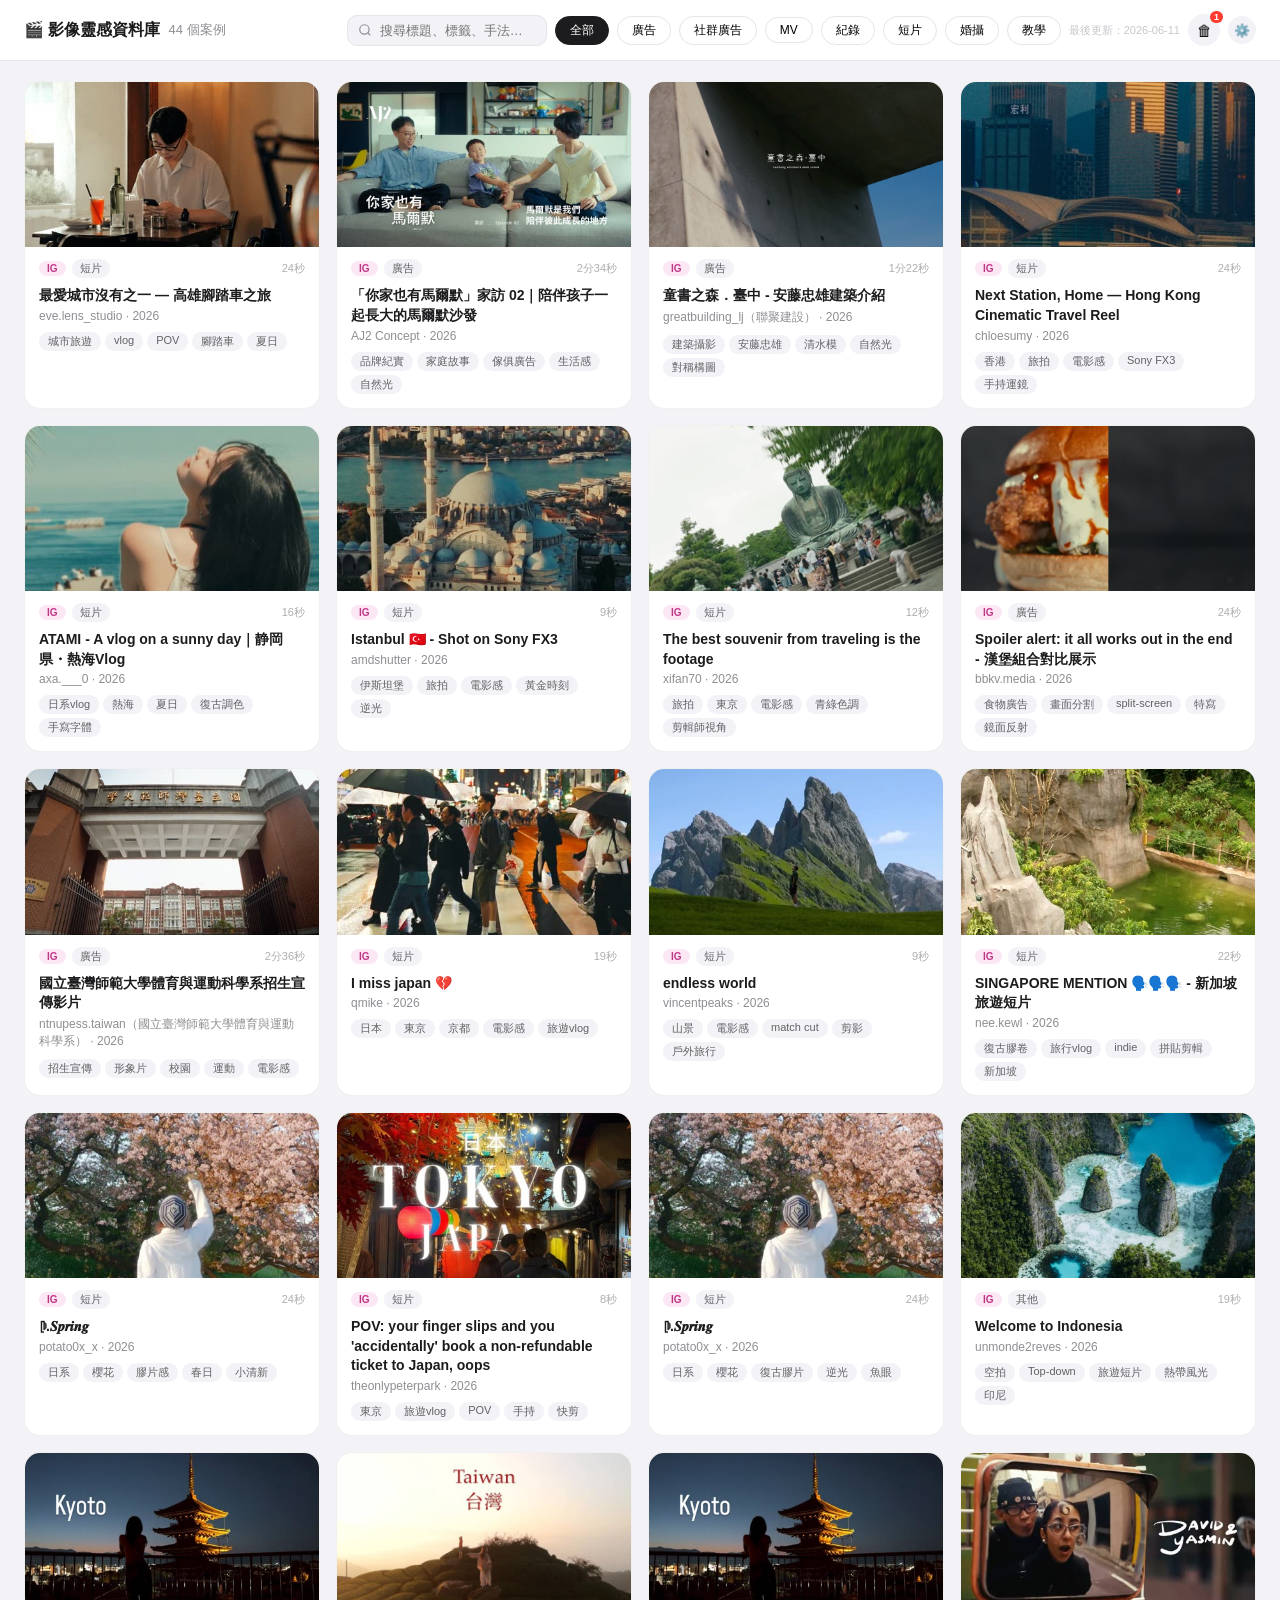
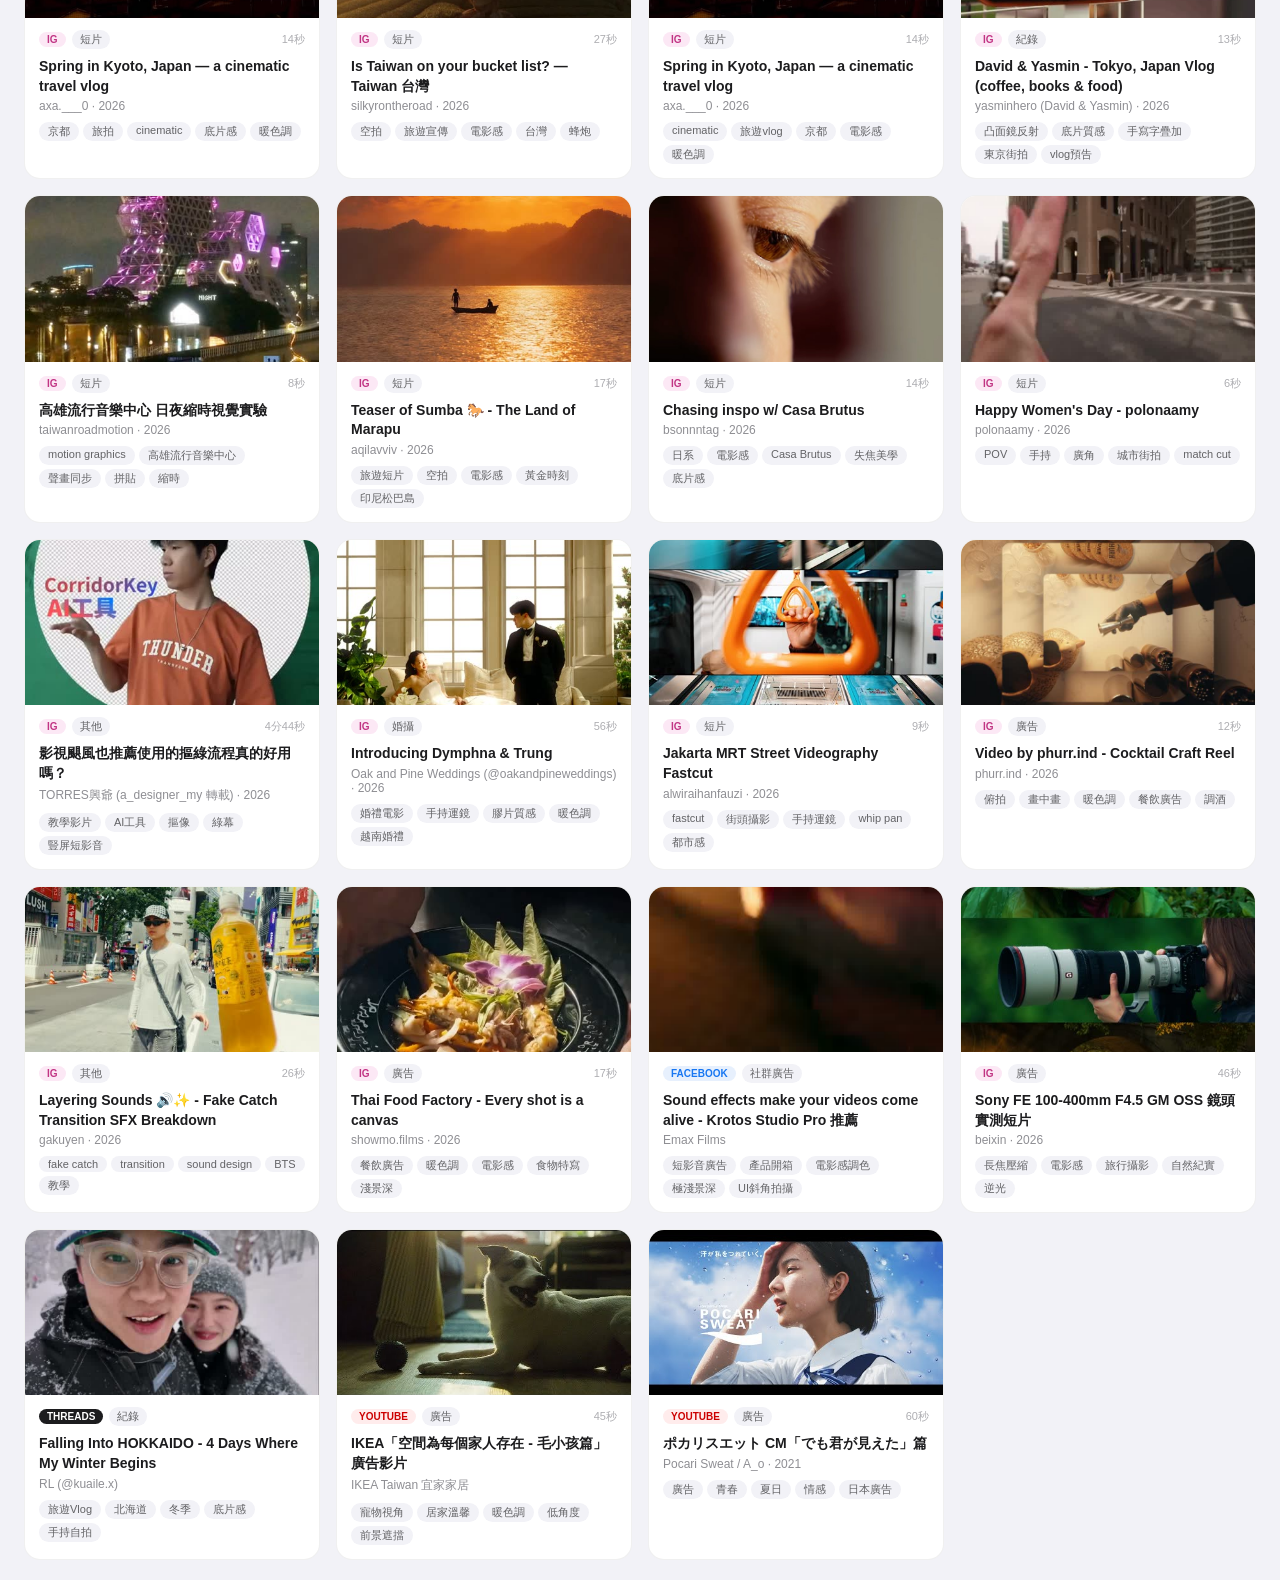
==== index.html @ 10e1d0a9 "✂️ 畫格顯示上限 8 張" ====
<!DOCTYPE html>
<html lang="zh-TW">
<head>
<meta charset="UTF-8">
<meta name="viewport" content="width=device-width, initial-scale=1.0">
<title>影像靈感資料庫</title>
<style>
*{box-sizing:border-box;margin:0;padding:0}
body{font-family:-apple-system,BlinkMacSystemFont,"Segoe UI",sans-serif;background:#f2f2f7;color:#1c1c1e;min-height:100vh}

/* ── Header ── */
header{background:#fff;border-bottom:1px solid #e5e5ea;padding:14px 24px;display:flex;align-items:center;justify-content:space-between;flex-wrap:wrap;gap:10px;position:sticky;top:0;z-index:200}
.logo{font-size:16px;font-weight:700;display:flex;align-items:center;gap:8px}
.logo span{font-weight:400;font-size:13px;color:#8e8e93}
.controls{display:flex;gap:8px;align-items:center;flex-wrap:wrap}
.search-box{padding:7px 14px 7px 32px;border:1px solid #e5e5ea;border-radius:10px;font-size:13px;width:200px;outline:none;background:#f2f2f7 url("data:image/svg+xml,%3Csvg xmlns='http://www.w3.org/2000/svg' width='14' height='14' viewBox='0 0 24 24' fill='none' stroke='%238e8e93' stroke-width='2'%3E%3Ccircle cx='11' cy='11' r='8'/%3E%3Cpath d='m21 21-4.35-4.35'/%3E%3C/svg%3E") no-repeat 10px center}
.search-box:focus{border-color:#007aff;background-color:#fff}
.filter-btn{padding:5px 14px;border:1.5px solid #e5e5ea;border-radius:20px;background:#fff;font-size:12px;cursor:pointer;font-weight:500;transition:all .15s}
.filter-btn.active{background:#1c1c1e;color:#fff;border-color:#1c1c1e}
.last-sync{font-size:11px;color:#c7c7cc}

/* ── Grid ── */
main{padding:20px 24px;max-width:1440px;margin:0 auto}
.grid{display:grid;grid-template-columns:repeat(auto-fill,minmax(280px,1fr));gap:16px}

/* ── Card ── */
.card{background:#fff;border-radius:16px;overflow:hidden;cursor:pointer;transition:transform .2s,box-shadow .2s;border:1px solid rgba(0,0,0,.06)}
.card:hover{transform:translateY(-3px);box-shadow:0 10px 36px rgba(0,0,0,.11)}
.card-thumb{width:100%;aspect-ratio:16/9;object-fit:cover;display:block;background:#e5e5ea}
.card-thumb-ph{width:100%;aspect-ratio:16/9;background:linear-gradient(135deg,#e5e5ea,#d1d1d6);display:flex;align-items:center;justify-content:center;color:#aeaeb2;font-size:13px}
.card-body{padding:12px 14px 14px}
.card-meta{display:flex;align-items:center;gap:6px;margin-bottom:8px;flex-wrap:wrap}
.badge{font-size:10px;font-weight:700;padding:2px 8px;border-radius:20px;text-transform:uppercase}
.p-youtube{background:#ffecec;color:#cc0000}
.p-vimeo{background:#e8f0ff;color:#1a5aff}
.p-instagram{background:#fce8f5;color:#c13584}
.p-tiktok{background:#e8faf8;color:#333}
.p-threads{background:#1c1c1e;color:#fff}
.p-facebook{background:#e7f0fd;color:#1877f2}
.p-other{background:#f0f0f0;color:#555}
.cat-badge{font-size:11px;background:#f2f2f7;color:#636366;padding:2px 8px;border-radius:20px}
.dur{font-size:11px;color:#aeaeb2;margin-left:auto}
.card-title{font-size:14px;font-weight:600;line-height:1.4;margin-bottom:3px}
.card-creator{font-size:12px;color:#8e8e93;margin-bottom:9px}
.tags{display:flex;flex-wrap:wrap;gap:4px}
.tag{font-size:11px;background:#f2f2f7;color:#636366;padding:2px 9px;border-radius:20px;cursor:pointer;transition:background .15s}
.tag:hover{background:#e5e5ea}

/* ── Modal overlay ── */
.modal-overlay{position:fixed;inset:0;background:rgba(0,0,0,.6);z-index:500;display:none;align-items:center;justify-content:center;padding:20px 16px}
.modal-overlay.open{display:flex}
.modal{background:#fff;border-radius:22px;width:100%;max-width:1120px;max-height:90vh;display:flex;flex-direction:column;overflow:hidden;box-shadow:0 24px 80px rgba(0,0,0,.28)}

/* full-width header */
.modal-hd{padding:18px 20px 14px;display:flex;justify-content:space-between;align-items:flex-start;gap:12px;border-bottom:1px solid #f2f2f7;flex-shrink:0}
.modal-hd-info{flex:1;min-width:0}
.modal-meta-row{display:flex;gap:6px;align-items:center;flex-wrap:wrap;margin-bottom:6px}
.modal-title{font-size:17px;font-weight:700;line-height:1.35}
.modal-creator{font-size:12px;color:#8e8e93;margin-top:3px}
.modal-saved-at{font-size:10px;color:#c7c7cc;margin-top:4px;letter-spacing:0.2px}
.modal-close{width:28px;height:28px;border-radius:50%;background:#f2f2f7;border:none;cursor:pointer;font-size:14px;display:flex;align-items:center;justify-content:center;flex-shrink:0;color:#636366;transition:background .15s}
.modal-close:hover{background:#e5e5ea}

/* modal inner layout */
.modal-middle{display:flex;overflow:hidden;min-height:0}
.modal-left{width:420px;flex-shrink:0;border-right:1px solid #f2f2f7;background:#fff;display:flex;align-items:center;justify-content:center;padding:16px}
.modal-left.portrait{width:260px}
.modal-right{flex:1;overflow-y:auto;padding:16px 18px;display:flex;flex-direction:column;gap:11px;min-width:0}
.modal-thumb{width:100%;max-height:300px;object-fit:contain;display:block;border-radius:8px}
.modal-thumb.portrait{max-height:420px;width:auto;max-width:100%}

/* analysis */
.analysis-section{display:grid;grid-template-columns:1fr 1fr;gap:8px;flex-shrink:0}
.ab{background:#f2f2f7;border-radius:10px;padding:10px 12px}
.ab-label{font-size:10px;font-weight:700;color:#aeaeb2;text-transform:uppercase;letter-spacing:.5px;margin-bottom:5px}
.ab-text{font-size:12.5px;color:#3a3a3c;line-height:1.6}

/* notes */
.notes-section{background:#fffbea;border-radius:10px;padding:10px 12px;font-size:12.5px;color:#664d00;line-height:1.6;flex-shrink:0}

/* footer (inside right col) */
.modal-ft{margin-top:auto;padding-top:10px;border-top:1px solid #f2f2f7;display:flex;justify-content:space-between;align-items:center;gap:10px;flex-wrap:wrap;flex-shrink:0}
.modal-tags{display:flex;flex-wrap:wrap;gap:4px;flex:1}
.watch-btn{display:inline-flex;align-items:center;gap:6px;background:#1c1c1e;color:#fff;padding:8px 18px;border-radius:22px;text-decoration:none;font-size:12px;font-weight:600;flex-shrink:0;transition:opacity .15s}
.watch-btn:hover{opacity:.8}

/* frames — full-width bottom strip */
.frames-section{padding:12px 16px 16px;border-top:1px solid #f2f2f7;flex-shrink:0}
.frames-label{display:flex;align-items:center;justify-content:space-between;font-size:10px;font-weight:700;color:#aeaeb2;text-transform:uppercase;letter-spacing:.5px;margin-bottom:7px}
.frames-grid{display:grid;grid-template-columns:repeat(4,1fr);gap:5px}
.frames-grid.picking .frame-img{cursor:pointer;transition:outline .12s}
.frames-grid.picking .frame-img:hover{outline:3px solid #007aff;outline-offset:-3px}
.cover-pick-btn{flex-shrink:0;font-size:9px;padding:1px 6px;border:1px solid #d1d1d6;border-radius:5px;background:#fff;color:#8e8e93;cursor:pointer;font-weight:600;letter-spacing:0;text-transform:none;line-height:1.6}
.cover-pick-btn.active{background:#007aff;color:#fff;border-color:#007aff}
.cover-toast{position:fixed;left:50%;bottom:30px;transform:translateX(-50%) translateY(8px);background:#1c1c1e;color:#fff;padding:10px 18px;border-radius:10px;font-size:13px;font-weight:600;z-index:99999;opacity:0;transition:opacity .2s,transform .2s;pointer-events:none}
.cover-toast.show{opacity:1;transform:translateX(-50%) translateY(0)}
.frame-img{width:100%;aspect-ratio:16/9;object-fit:cover;border-radius:7px;background:#e5e5ea}
/* 直式畫格：一排，每格 9:16 */
.frames-grid.portrait{display:flex;flex-direction:row;gap:5px;overflow-x:auto;padding-bottom:4px}
.frames-grid.portrait .frame-img{flex-shrink:0;width:auto;height:260px;aspect-ratio:9/16;object-fit:cover}

@media(max-width:700px){
  .modal-middle{flex-direction:column}
  .modal-left{width:100%;border-right:none;border-bottom:1px solid #f2f2f7}
  .analysis-section{grid-template-columns:1fr}
  .frames-grid{grid-template-columns:repeat(3,1fr)}
}

.empty-state,.loading{text-align:center;padding:60px 20px;color:#aeaeb2;grid-column:1/-1;font-size:14px}

/* ── User Notes ── */
.user-notes-section{padding:12px 16px 14px;border-top:1px solid #f2f2f7;flex-shrink:0;background:#fffbea}
.user-notes-label{font-size:10px;font-weight:700;color:#aeaeb2;text-transform:uppercase;letter-spacing:.5px;margin-bottom:7px;display:flex;justify-content:space-between;align-items:center}
/* view mode */
.notes-view-text{font-size:13px;line-height:1.6;color:#636366;min-height:20px;white-space:pre-wrap}
.notes-view-text.has-content{color:#1c1c1e}
.edit-note-btn{padding:3px 12px;background:#f2f2f7;border:none;border-radius:8px;font-size:12px;font-weight:600;cursor:pointer;color:#007aff;transition:background .15s}
.edit-note-btn:hover{background:#e5e5ea}
/* edit mode */
.notes-edit{display:none}
.user-notes-ta{width:100%;min-height:72px;resize:vertical;border:1.5px solid #007aff;border-radius:8px;outline:none;padding:8px 10px;font-size:13px;font-family:inherit;color:#1c1c1e;line-height:1.6;background:#fff;margin-bottom:8px}
.user-notes-ta::placeholder{color:#c7c7cc}
.user-notes-ft{display:flex;justify-content:flex-end;align-items:center;gap:8px}
.save-status{font-size:11px;color:#8e8e93;flex:1}
.save-status.ok{color:#34c759}
.save-status.err{color:#ff3b30}
.cancel-note-btn{padding:5px 14px;background:#f2f2f7;border:none;border-radius:8px;font-size:12px;font-weight:600;cursor:pointer;color:#636366}
.save-btn{padding:5px 14px;background:#007aff;color:#fff;border:none;border-radius:8px;font-size:12px;font-weight:600;cursor:pointer;transition:opacity .15s}
.save-btn:hover{opacity:.8}
.save-btn:disabled{opacity:.45;cursor:default}

/* ── Delete / Trash ── */
.del-btn{width:28px;height:28px;border-radius:50%;background:#fff0f0;border:none;cursor:pointer;font-size:13px;display:flex;align-items:center;justify-content:center;transition:background .15s;flex-shrink:0}
.del-btn:hover{background:#ffd6d6}
.trash-btn{width:32px;height:32px;border-radius:50%;background:#f2f2f7;border:none;cursor:pointer;font-size:15px;display:flex;align-items:center;justify-content:center;transition:background .15s;flex-shrink:0;position:relative}
.trash-btn:hover{background:#e5e5ea}
.trash-badge{position:absolute;top:-3px;right:-3px;background:#ff3b30;color:#fff;font-size:9px;font-weight:700;border-radius:10px;padding:1px 4px;display:none}
/* trash modal */
.trash-modal-overlay{position:fixed;inset:0;background:rgba(0,0,0,.55);z-index:600;display:none;align-items:center;justify-content:center;padding:20px}
.trash-modal-overlay.open{display:flex}
.trash-modal{background:#fff;border-radius:20px;width:100%;max-width:600px;max-height:80vh;display:flex;flex-direction:column;overflow:hidden;box-shadow:0 20px 60px rgba(0,0,0,.25)}
.trash-modal-hd{padding:16px 20px;border-bottom:1px solid #f2f2f7;display:flex;justify-content:space-between;align-items:center;flex-shrink:0}
.trash-modal-hd h2{font-size:16px;font-weight:700}
.trash-list{flex:1;overflow-y:auto;padding:12px 16px;display:flex;flex-direction:column;gap:10px}
.trash-item{background:#f9f9f9;border-radius:12px;padding:12px 14px;display:flex;align-items:center;gap:12px}
.trash-item-thumb{width:64px;height:36px;object-fit:cover;border-radius:6px;background:#e5e5ea;flex-shrink:0}
.trash-item-info{flex:1;min-width:0}
.trash-item-title{font-size:13px;font-weight:600;white-space:nowrap;overflow:hidden;text-overflow:ellipsis}
.trash-item-meta{font-size:11px;color:#8e8e93;margin-top:2px}
.trash-item-actions{display:flex;gap:6px;flex-shrink:0}
.restore-btn{padding:4px 10px;background:#34c759;color:#fff;border:none;border-radius:7px;font-size:11px;font-weight:600;cursor:pointer}
.purge-btn{padding:4px 10px;background:#ff3b30;color:#fff;border:none;border-radius:7px;font-size:11px;font-weight:600;cursor:pointer}
.trash-empty{text-align:center;padding:40px;color:#aeaeb2;font-size:13px}

/* ── Token Settings Panel ── */
.settings-btn{width:28px;height:28px;border-radius:50%;background:#f2f2f7;border:none;cursor:pointer;font-size:13px;display:flex;align-items:center;justify-content:center;color:#636366;transition:background .15s;flex-shrink:0}
.settings-btn:hover{background:#e5e5ea}
.token-panel{display:none;position:fixed;top:58px;right:16px;background:#fff;border:1px solid #e5e5ea;border-radius:14px;padding:16px;z-index:300;box-shadow:0 8px 32px rgba(0,0,0,.14);width:300px}
.token-panel.open{display:block}
.token-panel h3{font-size:13px;font-weight:700;margin-bottom:4px}
.token-panel p{font-size:11.5px;color:#636366;margin-bottom:10px;line-height:1.5}
.token-input{width:100%;padding:7px 10px;border:1.5px solid #e5e5ea;border-radius:8px;font-size:12px;outline:none;font-family:monospace;margin-bottom:8px}
.token-input:focus{border-color:#007aff}
.token-save-btn{width:100%;padding:8px;background:#1c1c1e;color:#fff;border:none;border-radius:8px;font-size:12.5px;font-weight:600;cursor:pointer;transition:opacity .15s}
.token-save-btn:hover{opacity:.8}
.token-status{font-size:11px;margin-top:6px;text-align:center}
</style>
</head>
<body>
<header>
  <div class="logo">🎬 影像靈感資料庫 <span id="countBadge"></span></div>
  <div class="controls">
    <input class="search-box" id="searchInput" type="text" placeholder="搜尋標題、標籤、手法…">
    <button class="filter-btn active" onclick="setFilter('all',this)">全部</button>
    <button class="filter-btn" onclick="setFilter('廣告',this)">廣告</button>
    <button class="filter-btn" onclick="setFilter('社群廣告',this)">社群廣告</button>
    <button class="filter-btn" onclick="setFilter('MV',this)">MV</button>
    <button class="filter-btn" onclick="setFilter('紀錄',this)">紀錄</button>
    <button class="filter-btn" onclick="setFilter('短片',this)">短片</button>
    <button class="filter-btn" onclick="setFilter('婚攝',this)">婚攝</button>
    <button class="filter-btn" onclick="setFilter('教學',this)">教學</button>
    <span class="last-sync" id="lastSync"></span>
    <button class="trash-btn" title="垃圾桶" onclick="openTrash()">🗑<span class="trash-badge" id="trashBadge"></span></button>
    <button class="settings-btn" title="設定 GitHub Token" onclick="toggleTokenPanel()">⚙️</button>
  </div>
</header>

<!-- 垃圾桶 Modal -->
<div class="trash-modal-overlay" id="trashOverlay" onclick="if(event.target===this)closeTrash()">
  <div class="trash-modal">
    <div class="trash-modal-hd">
      <h2>🗑 垃圾桶 <span id="trashCount" style="font-weight:400;color:#8e8e93;font-size:13px"></span></h2>
      <button class="modal-close" onclick="closeTrash()">✕</button>
    </div>
    <div class="trash-list" id="trashList"></div>
  </div>
</div>

<!-- Token Settings Panel -->
<div class="token-panel" id="tokenPanel">
  <h3>🔑 GitHub Token 設定</h3>
  <p>用於從網頁直接儲存筆記到資料庫。Token 只存在你的瀏覽器，不會上傳。</p>
  <input class="token-input" id="tokenInput" type="password" placeholder="ghp_xxxxxxxxxxxx">
  <button class="token-save-btn" onclick="saveToken()">儲存 Token</button>
  <div class="token-status" id="tokenStatus"></div>
</div>
<main><div class="grid" id="grid"><div class="loading">載入中…</div></div></main>

<!-- ── Modal ── -->
<div class="modal-overlay" id="overlay" onclick="handleOverlay(event)">
  <div class="modal" id="modal">

    <!-- full-width header -->
    <div class="modal-hd">
      <div class="modal-hd-info">
        <div class="modal-meta-row" id="mMeta"></div>
        <div class="modal-title" id="mTitle"></div>
        <div class="modal-creator" id="mCreator"></div>
        <div class="modal-saved-at" id="mSavedAt"></div>
      </div>
      <div style="display:flex;gap:8px;align-items:center;flex-shrink:0">
        <a class="watch-btn" id="mWatch" href="#" target="_blank">▶ 觀看原片</a>
        <button class="del-btn" id="mDelBtn" onclick="deleteEntry()" title="刪除此影片">🗑</button>
        <button class="modal-close" onclick="closeModal()">✕</button>
      </div>
    </div>

    <!-- middle: thumbnail (left) + analysis (right) -->
    <div class="modal-middle">
      <div class="modal-left" id="mLeft">
        <img id="mThumbImg" class="modal-thumb" src="" alt="" style="display:none">
      </div>
      <div class="modal-right">
        <div class="analysis-section" id="mAnalysis"></div>
        <div class="notes-section" id="mNotes" style="display:none"></div>
        <div class="modal-tags" id="mTags" style="display:flex;flex-wrap:wrap;gap:4px;padding-top:6px"></div>
      </div>
    </div>

    <!-- 我的筆記 — full-width, always visible -->
    <div class="user-notes-section">
      <div class="user-notes-label">
        <span>✏️ 我的筆記</span>
        <button class="edit-note-btn" id="mEditNoteBtn" onclick="editUserNotes()">編輯</button>
      </div>
      <!-- 查看模式 -->
      <div id="mNotesView">
        <div id="mNotesViewText" class="notes-view-text">尚無筆記，點擊「編輯」新增想法</div>
      </div>
      <!-- 編輯模式 -->
      <div class="notes-edit" id="mNotesEdit">
        <textarea id="mUserNotes" class="user-notes-ta" placeholder="記下你對這支影片的想法、可借鑒的手法、或任何靈感筆記…"></textarea>
        <div class="user-notes-ft">
          <span class="save-status" id="mSaveStatus"></span>
          <button class="cancel-note-btn" onclick="cancelEditNotes()">取消</button>
          <button class="save-btn" id="mSaveBtn" onclick="saveUserNotes()">儲存</button>
        </div>
      </div>
    </div>

    <!-- bottom: frames full-width -->
    <div class="frames-section" id="mFramesSec" style="display:none">
      <div class="frames-label">影片畫格<button id="coverPickBtn" class="cover-pick-btn" onclick="toggleCoverPick()">＋ 設為封面</button></div>
      <div class="frames-grid" id="mFrames"></div>
    </div>

  </div>
</div>

<script>
let db=[];
let currentFilter='all';
let currentSearch='';
let currentEntryId=null;

// ── GitHub 設定（從 URL 自動偵測）──
function ghUser(){return window.location.hostname.split('.')[0]}
function ghRepo(){return window.location.pathname.split('/').filter(Boolean)[0]||'video-db'}
function ghToken(){return localStorage.getItem('ghToken')||''}

function _saveLocalCache(entries, trash){
  try{localStorage.setItem('dbCache',JSON.stringify({entries,trash,savedAt:Date.now()}));}catch(e){}
}
function _loadLocalCache(){
  try{const c=localStorage.getItem('dbCache');return c?JSON.parse(c):null;}catch(e){return null;}
}

fetch('data.json?t='+Date.now())
  .then(r=>r.json())
  .then(data=>{
    const remote={entries:data.entries||[],trash:data.trash||[]};
    const local=_loadLocalCache();
    // 若本地快取比 GitHub Pages 更新（CDN 尚未同步），優先用本地
    if(local&&local.savedAt>(Date.now()-5*60*1000)&&local.entries.length<=remote.entries.length){
      db=local.entries;
      trashDb=local.trash||[];
    } else {
      db=remote.entries;
      trashDb=remote.trash;
      _saveLocalCache(db,trashDb);
    }
    document.getElementById('lastSync').textContent='最後更新：'+(data.lastUpdated||'');
    _updateTrashBadge();
    render();
  })
  .catch(()=>{
    // 網路失敗時用本地快取
    const local=_loadLocalCache();
    if(local){db=local.entries;trashDb=local.trash||[];_updateTrashBadge();render();}
    else document.getElementById('grid').innerHTML='<div class="empty-state">無法載入資料</div>';
  });

const PLABEL={youtube:'YouTube',vimeo:'Vimeo',instagram:'IG',tiktok:'TikTok',threads:'Threads',facebook:'Facebook',bilibili:'bilibili',other:'其他'};
const PCLS={youtube:'p-youtube',vimeo:'p-vimeo',instagram:'p-instagram',tiktok:'p-tiktok',threads:'p-threads',facebook:'p-facebook',bilibili:'p-other',other:'p-other'};

function plabel(p){return PLABEL[p]||p}
function pcls(p){return PCLS[p]||'p-other'}

function setFilter(f,btn){
  currentFilter=f;
  document.querySelectorAll('.filter-btn').forEach(b=>b.classList.remove('active'));
  btn.classList.add('active');
  render();
}

function scoreEntry(e,q){
  if(!q)return 0;
  let s=0;
  const tags=e.tags||[];
  // tag 完全吻合：最高分
  if(tags.some(t=>t.toLowerCase()===q))s+=10;
  // tag 包含：次高
  if(tags.some(t=>t.toLowerCase().includes(q)))s+=5;
  // 標題包含
  if((e.title||'').toLowerCase().includes(q))s+=4;
  // 創作者
  if((e.creator||'').toLowerCase().includes(q))s+=2;
  // 備註（自己寫的）
  if((e.userNotes||'').toLowerCase().includes(q))s+=2;
  // notes（AI 摘要）
  if((e.notes||'').toLowerCase().includes(q))s+=1;
  return s;
}

function getFiltered(){
  const q=currentSearch.toLowerCase().trim();
  const results=db.filter(e=>{
    const mF=currentFilter==='all'||e.category===currentFilter||(e.tags||[]).includes(currentFilter);
    // 教學影片只在「主動搜尋教學」或「點教學按鈕」時才顯示
    if(e.category==='教學'&&currentFilter!=='教學'&&!q.includes('教學'))return false;
    const mS=!q||scoreEntry(e,q)>0;
    return mF&&mS;
  });
  // 有搜尋：按相關度排序；無搜尋：按存入時間降序（entry_id 含毫秒 timestamp）
  if(q)return results.slice().sort((a,b)=>scoreEntry(b,q)-scoreEntry(a,q));
  return results.slice().sort((a,b)=>{
    const ta=parseInt((a.id||'').replace('entry_',''))||0;
    const tb=parseInt((b.id||'').replace('entry_',''))||0;
    return tb-ta;
  });
}

function renderCard(e){
  // 用小封面 cover（base64），fallback 舊欄位 thumbnailB64 / 外部縮圖
  const coverB64=e.cover?'data:image/jpeg;base64,'+e.cover:'';
  const thumbB64=e.thumbnailB64?'data:image/jpeg;base64,'+e.thumbnailB64:'';
  const thumbSrc=coverB64||thumbB64||e.thumbnail||'';
  // 卡片縮圖統一 16:9（版面整齊），orientation 只影響 Modal 內部
  const thumb=thumbSrc
    ?`<img class="card-thumb" src="${thumbSrc}" alt="" loading="lazy" onerror="this.outerHTML='<div class=card-thumb-ph>無縮圖</div>'">`
    :`<div class="card-thumb-ph">無縮圖</div>`;
  const tags=(e.tags||[]).slice(0,5).map(t=>`<span class="tag" onclick="event.stopPropagation();filterByTag('${t}')">${t}</span>`).join('');
  return `<div class="card" onclick="openModal('${e.id}')">
    ${thumb}
    <div class="card-body">
      <div class="card-meta">
        <span class="badge ${pcls(e.platform)}">${plabel(e.platform)}</span>
        ${e.category?`<span class="cat-badge">${e.category}</span>`:''}
        ${e.duration?`<span class="dur">${e.duration}</span>`:''}
      </div>
      <div class="card-title">${e.title}</div>
      ${e.creator?`<div class="card-creator">${e.creator}${e.year?' · '+e.year:''}</div>`:''}
      <div class="tags">${tags}</div>
    </div>
  </div>`;
}

function render(){
  const f=getFiltered();
  document.getElementById('countBadge').textContent=db.length+' 個案例';
  document.getElementById('grid').innerHTML=f.length?f.map(renderCard).join(''):'<div class="empty-state">沒有符合的案例</div>';
}

function showToast(msg){
  let t=document.getElementById('coverToast');
  if(!t){t=document.createElement('div');t.id='coverToast';t.className='cover-toast';document.body.appendChild(t);}
  t.textContent=msg;t.classList.add('show');
  clearTimeout(window._toastT);
  window._toastT=setTimeout(()=>t.classList.remove('show'),1800);
}

let _pickMode=false;
function _exitPickMode(){
  _pickMode=false;
  const btn=document.getElementById('coverPickBtn');
  const grid=document.getElementById('mFrames');
  if(btn){btn.classList.remove('active');btn.textContent='＋ 設為封面';}
  if(grid)grid.classList.remove('picking');
}
function toggleCoverPick(){
  if(_pickMode){_exitPickMode();return;}
  _pickMode=true;
  const btn=document.getElementById('coverPickBtn');
  const grid=document.getElementById('mFrames');
  if(btn){btn.classList.add('active');btn.textContent='點一張畫格 ✕';}
  if(grid)grid.classList.add('picking');
}
function frameClick(i){
  if(!_pickMode)return;
  pickCover(i);
}

async function pickCover(i){
  const frames=window._frames||[];
  const f=frames[i];
  if(!f||!currentEntryId)return;
  if(!ghToken()){toggleTokenPanel();alert('請先在 ⚙️ 設定 GitHub Token，才能更換封面。');return;}
  const e0=db.find(x=>x.id===currentEntryId);
  if(!e0)return;
  _exitPickMode();
  showToast('封面更新中…');
  try{
    const newEntries=db.map(x=>x.id===currentEntryId?{...x,cover:f}:x);
    await _ghUpdateDb({entries:newEntries,trash:trashDb},'🖼️ 更新封面：'+e0.title);
    db=newEntries;
    _saveLocalCache(db,trashDb);
    const tImg=document.getElementById('mThumbImg');
    if(tImg){tImg.style.display='block';tImg.src='data:image/jpeg;base64,'+f;}
    render();
    showToast('✅ 封面已更新');
  }catch(err){
    showToast('❌ 更新失敗：'+err.message);
  }
}

function loadFrames(id, isPortrait){
  const fSec=document.getElementById('mFramesSec');
  const fGrid=document.getElementById('mFrames');
  const e=db.find(x=>x.id===id);
  if(!e||!e.frameCount){fSec.style.display='none';fGrid.innerHTML='';return;}
  fSec.style.display='block';
  fGrid.className='frames-grid'+(isPortrait?' portrait':'');
  fGrid.innerHTML='<div style="padding:18px 4px;color:#aeaeb2;font-size:12px">載入畫格中…</div>';
  fetch('frames/'+id+'.json?t='+Date.now())
    .then(r=>{if(!r.ok)throw 0;return r.json();})
    .then(data=>{
      if(currentEntryId!==id)return;
      const frames=(data.frames||[]).slice(0,8);  // 保險：最多顯示 8 張
      window._frames=frames;
      _exitPickMode();
      // Modal 大圖換成全解析度的第一格（海報），卡片仍用小封面
      const tImgFull=document.getElementById('mThumbImg');
      if(tImgFull&&frames[0]){tImgFull.style.display='block';tImgFull.src='data:image/jpeg;base64,'+frames[0];}
      fGrid.innerHTML=frames.map((f,i)=>`<img class="frame-img" src="data:image/jpeg;base64,${f}" loading="lazy" onclick="frameClick(${i})">`).join('');
    })
    .catch(()=>{if(currentEntryId===id)fGrid.innerHTML='<div style="padding:18px 4px;color:#aeaeb2;font-size:12px">畫格載入失敗</div>';});
}

function openModal(id){
  const e=db.find(x=>x.id===id);
  if(!e)return;
  currentEntryId=id;

  // meta row
  document.getElementById('mMeta').innerHTML=
    `<span class="badge ${pcls(e.platform)}">${plabel(e.platform)}</span>`+
    (e.category?`<span class="cat-badge">${e.category}</span>`:'')+
    (e.duration?`<span class="dur">${e.duration}</span>`:'');

  document.getElementById('mTitle').textContent=e.title;
  document.getElementById('mCreator').textContent=[e.creator,e.year].filter(Boolean).join(' · ');
  // 存入時間：優先用 savedAt，舊資料從 entry_id timestamp 推算
  const savedAtEl=document.getElementById('mSavedAt');
  if(e.savedAt){
    savedAtEl.textContent='🕐 存入於 '+e.savedAt;
  } else if(e.id&&e.id.startsWith('entry_')){
    const ts=parseInt(e.id.replace('entry_',''));
    if(!isNaN(ts)){
      const d=new Date(ts);
      savedAtEl.textContent='🕐 存入於 '+d.getFullYear()+'-'+String(d.getMonth()+1).padStart(2,'0')+'-'+String(d.getDate()).padStart(2,'0')+' '+String(d.getHours()).padStart(2,'0')+':'+String(d.getMinutes()).padStart(2,'0');
    } else { savedAtEl.textContent=''; }
  } else { savedAtEl.textContent=''; }

  // thumbnail（小封面 cover，fallback 舊 thumbnailB64 / 外部 URL）
  const tImg=document.getElementById('mThumbImg');
  const mLeft=document.getElementById('mLeft');
  const coverB64=e.cover?'data:image/jpeg;base64,'+e.cover:'';
  const thumbB64=e.thumbnailB64?'data:image/jpeg;base64,'+e.thumbnailB64:'';
  const thumbSrc=coverB64||thumbB64||e.thumbnail||'';
  const isPortrait=e.orientation==='portrait';
  tImg.className='modal-thumb'+(isPortrait?' portrait':'');
  if(mLeft) mLeft.className='modal-left'+(isPortrait?' portrait':'');
  if(thumbSrc){tImg.style.display='block';tImg.src=thumbSrc;}
  else tImg.style.display='none';

  // frames：lazy load frames/{id}.json（主檔已不含 frames）
  loadFrames(e.id, isPortrait);

  // analysis
  const a=e.analysis||{};
  const blocks=[
    ['🎨 風格色調',a.style],
    ['🎥 運鏡畫面',a.camera],
    ['✂️ 剪輯節奏',a.edit],
    ['🎵 音樂音效',a.music],
  ].filter(([,v])=>v);
  document.getElementById('mAnalysis').innerHTML=blocks.map(([lbl,txt])=>
    `<div class="ab"><div class="ab-label">${lbl}</div><div class="ab-text">${txt}</div></div>`
  ).join('');

  // notes
  const nEl=document.getElementById('mNotes');
  if(e.notes){nEl.style.display='block';nEl.innerHTML='💡 '+e.notes;}
  else nEl.style.display='none';

  // 重置刪除按鈕狀態
  const delBtn=document.getElementById('mDelBtn');
  if(delBtn){delBtn.disabled=false;delBtn.textContent='🗑';}

  // user notes — 預設顯示查看模式
  const un=e.userNotes||'';
  const vtEl=document.getElementById('mNotesViewText');
  vtEl.textContent=un||'尚無筆記，點擊「編輯」新增想法';
  vtEl.className='notes-view-text'+(un?' has-content':'');
  document.getElementById('mNotesView').style.display='block';
  document.getElementById('mNotesEdit').style.display='none';
  document.getElementById('mEditNoteBtn').style.display='';
  document.getElementById('mSaveStatus').textContent='';
  document.getElementById('mSaveStatus').className='save-status';

  // footer
  document.getElementById('mTags').innerHTML=(e.tags||[]).map(t=>`<span class="tag">${t}</span>`).join('');
  document.getElementById('mWatch').href=e.url;

  document.getElementById('overlay').classList.add('open');
  document.body.style.overflow='hidden';
}

// ── 筆記 編輯 / 取消 ─────────────────────────────────────────────────────────
function editUserNotes(){
  const e=db.find(x=>x.id===currentEntryId);
  document.getElementById('mUserNotes').value=e?e.userNotes||'':'';
  document.getElementById('mNotesView').style.display='none';
  document.getElementById('mNotesEdit').style.display='block';
  document.getElementById('mEditNoteBtn').style.display='none';
  document.getElementById('mUserNotes').focus();
}

function cancelEditNotes(){
  document.getElementById('mNotesView').style.display='block';
  document.getElementById('mNotesEdit').style.display='none';
  document.getElementById('mEditNoteBtn').style.display='';
  document.getElementById('mSaveStatus').textContent='';
}

// ── 儲存筆記 ──────────────────────────────────────────────────────────────────
async function saveUserNotes(){
  const token=ghToken();
  if(!token){
    toggleTokenPanel();
    document.getElementById('mSaveStatus').textContent='請先設定 GitHub Token';
    document.getElementById('mSaveStatus').className='save-status err';
    return;
  }
  const notes=document.getElementById('mUserNotes').value;
  const btn=document.getElementById('mSaveBtn');
  const statusEl=document.getElementById('mSaveStatus');
  btn.disabled=true;
  statusEl.className='save-status';
  statusEl.textContent='儲存中…';

  try{
    const e0=db.find(x=>x.id===currentEntryId);
    const newEntries=db.map(x=>x.id===currentEntryId?{...x,userNotes:notes}:x);
    await _ghUpdateDb({entries:newEntries,trash:trashDb},'📝 更新筆記：'+(e0?e0.title:''));
    db=newEntries;
    _saveLocalCache(db,trashDb);
    statusEl.textContent='✓ 已儲存';
    statusEl.className='save-status ok';
    // 切回查看模式
    setTimeout(()=>{
      const vtEl=document.getElementById('mNotesViewText');
      vtEl.textContent=notes||'尚無筆記，點擊「編輯」新增想法';
      vtEl.className='notes-view-text'+(notes?' has-content':'');
      document.getElementById('mNotesView').style.display='block';
      document.getElementById('mNotesEdit').style.display='none';
      document.getElementById('mEditNoteBtn').style.display='';
    },800);
  }catch(err){
    statusEl.textContent='❌ '+err.message;
    statusEl.className='save-status err';
  }finally{
    btn.disabled=false;
  }
}

// ── 刪除影片（移入垃圾桶）────────────────────────────────────────────────────
async function deleteEntry(){
  const entry=db.find(x=>x.id===currentEntryId);
  if(!entry)return;
  if(!confirm(`將「${entry.title}」移入垃圾桶？7 天後自動清除，可從垃圾桶還原。`))return;

  if(!ghToken()){
    toggleTokenPanel();
    alert('請先在 ⚙️ 設定 GitHub Token，才能操作資料庫。');
    return;
  }

  const btn=document.getElementById('mDelBtn');
  btn.disabled=true;btn.textContent='⏳';

  try{
    const deleted={...entry,deletedAt:new Date().toISOString().slice(0,10)};
    const newEntries=db.filter(x=>x.id!==currentEntryId);
    const newTrash=[deleted,...trashDb];
    await _ghUpdateDb({entries:newEntries,trash:newTrash},`🗑 移入垃圾桶：${entry.title}`);
    db=newEntries;
    trashDb=newTrash;
    _saveLocalCache(db,trashDb);
    _updateTrashBadge();
    closeModal();
    render();
  }catch(err){
    alert('刪除失敗：'+err.message);
    btn.disabled=false;btn.textContent='🗑';
  }
}

// ── Token 設定面板 ────────────────────────────────────────────────────────────
function toggleTokenPanel(){
  const panel=document.getElementById('tokenPanel');
  panel.classList.toggle('open');
  if(panel.classList.contains('open')){
    const t=ghToken();
    document.getElementById('tokenInput').value=t?'••••••••••••':'';
    document.getElementById('tokenStatus').textContent=t?'✓ Token 已設定':'尚未設定';
    document.getElementById('tokenStatus').style.color=t?'#34c759':'#ff3b30';
  }
}

function saveToken(){
  const val=document.getElementById('tokenInput').value.trim();
  if(!val||val.startsWith('•'))return;
  localStorage.setItem('ghToken',val);
  document.getElementById('tokenStatus').textContent='✓ Token 已儲存';
  document.getElementById('tokenStatus').style.color='#34c759';
  setTimeout(()=>document.getElementById('tokenPanel').classList.remove('open'),1200);
}

// 點其他地方關閉 Token 面板
document.addEventListener('click',e=>{
  const panel=document.getElementById('tokenPanel');
  if(!panel.contains(e.target)&&!e.target.closest('.settings-btn'))
    panel.classList.remove('open');
});

function closeModal(){
  document.getElementById('overlay').classList.remove('open');
  document.body.style.overflow='';
  currentEntryId=null;
}

// ── 垃圾桶 ────────────────────────────────────────────────────────────────────
let trashDb=[];

function _updateTrashBadge(){
  const b=document.getElementById('trashBadge');
  if(trashDb.length){b.textContent=trashDb.length;b.style.display='block';}
  else b.style.display='none';
}

function openTrash(){
  document.getElementById('trashCount').textContent=`（${trashDb.length} 筆，7 天後自動清除）`;
  const list=document.getElementById('trashList');
  if(!trashDb.length){list.innerHTML='<div class="trash-empty">垃圾桶是空的</div>';
  }else{
    list.innerHTML=trashDb.map(e=>{
      const thumb=(e.cover?'data:image/jpeg;base64,'+e.cover:'')||(e.thumbnailB64?'data:image/jpeg;base64,'+e.thumbnailB64:'')||e.thumbnail||'';
      const daysLeft=Math.max(0,7-Math.round((Date.now()-new Date(e.deletedAt+'T00:00:00').getTime())/86400000));
      return `<div class="trash-item">
        ${thumb?`<img class="trash-item-thumb" src="${thumb}">`:'<div class="trash-item-thumb"></div>'}
        <div class="trash-item-info">
          <div class="trash-item-title">${e.title}</div>
          <div class="trash-item-meta">${e.deletedAt} 刪除・還剩 ${daysLeft} 天</div>
        </div>
        <div class="trash-item-actions">
          <button class="restore-btn" onclick="restoreEntry('${e.id}')">還原</button>
          <button class="purge-btn" onclick="purgeEntry('${e.id}')">永久刪除</button>
        </div>
      </div>`;
    }).join('');
  }
  document.getElementById('trashOverlay').classList.add('open');
  document.body.style.overflow='hidden';
}

function closeTrash(){
  document.getElementById('trashOverlay').classList.remove('open');
  document.body.style.overflow='';
}

async function _ghUpdateDb(rawDb, message){
  const token=ghToken();
  if(!token){toggleTokenPanel();throw new Error('請先設定 Token');}
  const user=ghUser(),repo=ghRepo();
  const apiUrl=`https://api.github.com/repos/${user}/${repo}/contents/data.json`;
  const headers={'Authorization':'token '+token,'Accept':'application/vnd.github+json','X-GitHub-Api-Version':'2022-11-28'};
  const getR=await fetch(apiUrl,{headers});
  if(!getR.ok)throw new Error('取得資料失敗');
  const getJ=await getR.json();
  rawDb.lastUpdated=new Date().toISOString().slice(0,10);
  const encoded=btoa(unescape(encodeURIComponent(JSON.stringify(rawDb,null,2))));
  const putR=await fetch(apiUrl,{method:'PUT',headers,body:JSON.stringify({message,content:encoded,sha:getJ.sha})});
  if(!putR.ok)throw new Error('推送失敗 '+putR.status);
}

async function restoreEntry(id){
  const entry=trashDb.find(x=>x.id===id);
  if(!entry)return;
  try{
    const rawDb=JSON.parse(JSON.stringify({entries:db,trash:trashDb}));
    rawDb.trash=rawDb.trash.filter(x=>x.id!==id);
    const restored={...entry};delete restored.deletedAt;
    rawDb.entries.unshift(restored);
    await _ghUpdateDb(rawDb,`♻️ 還原：${entry.title}`);
    trashDb=trashDb.filter(x=>x.id!==id);
    db.unshift(restored);
    _updateTrashBadge();
    openTrash();render();
  }catch(e){alert('還原失敗：'+e.message);}
}

async function purgeEntry(id){
  const entry=trashDb.find(x=>x.id===id);
  if(!entry||!confirm(`永久刪除「${entry.title}」？無法復原。`))return;
  try{
    const rawDb=JSON.parse(JSON.stringify({entries:db,trash:trashDb}));
    rawDb.trash=rawDb.trash.filter(x=>x.id!==id);
    await _ghUpdateDb(rawDb,`🗑 永久刪除：${entry.title}`);
    trashDb=trashDb.filter(x=>x.id!==id);
    _updateTrashBadge();
    openTrash();
  }catch(e){alert('刪除失敗：'+e.message);}
}

function handleOverlay(ev){
  if(ev.target===document.getElementById('overlay'))closeModal();
}

document.addEventListener('keydown',ev=>{if(ev.key==='Escape')closeModal();});
document.getElementById('searchInput').addEventListener('input',ev=>{currentSearch=ev.target.value;render();});

function filterByTag(tag){
  document.getElementById('searchInput').value=tag;
  currentSearch=tag;
  render();
}
</script>
</body>
</html>
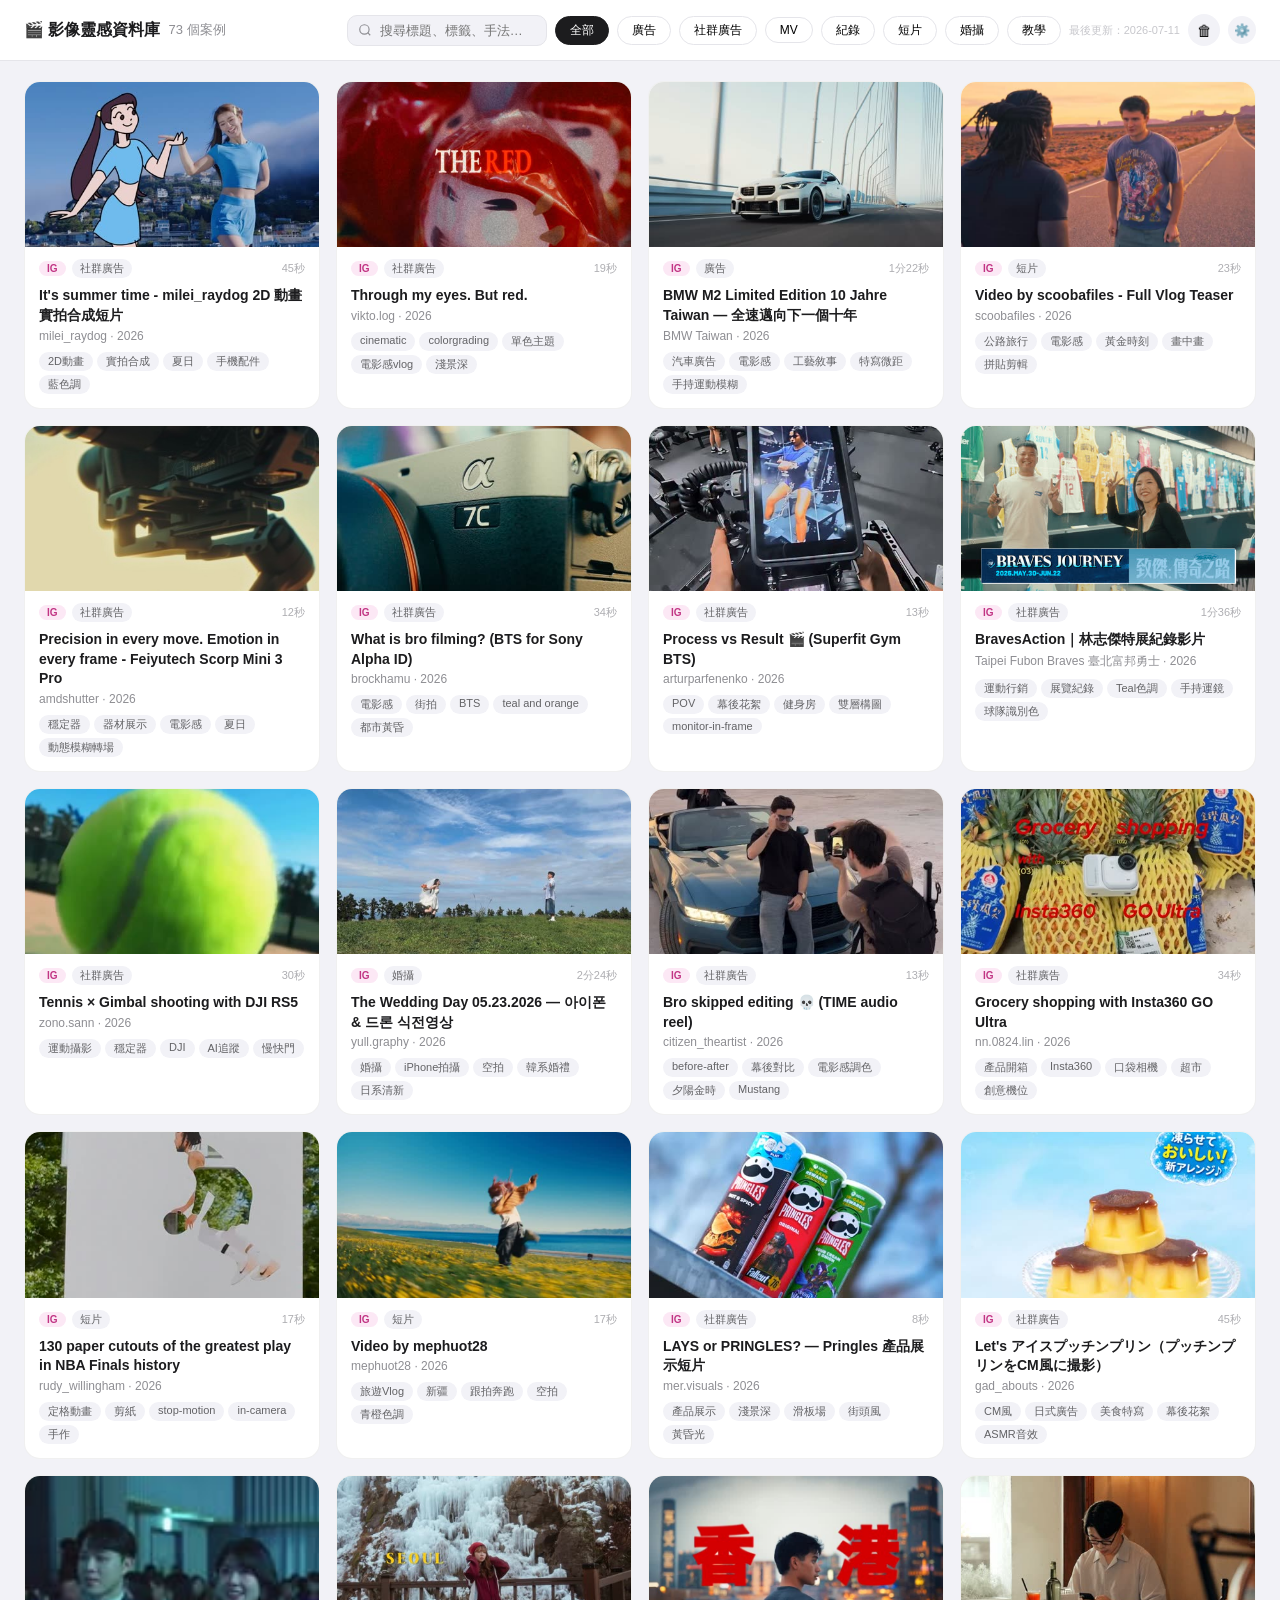
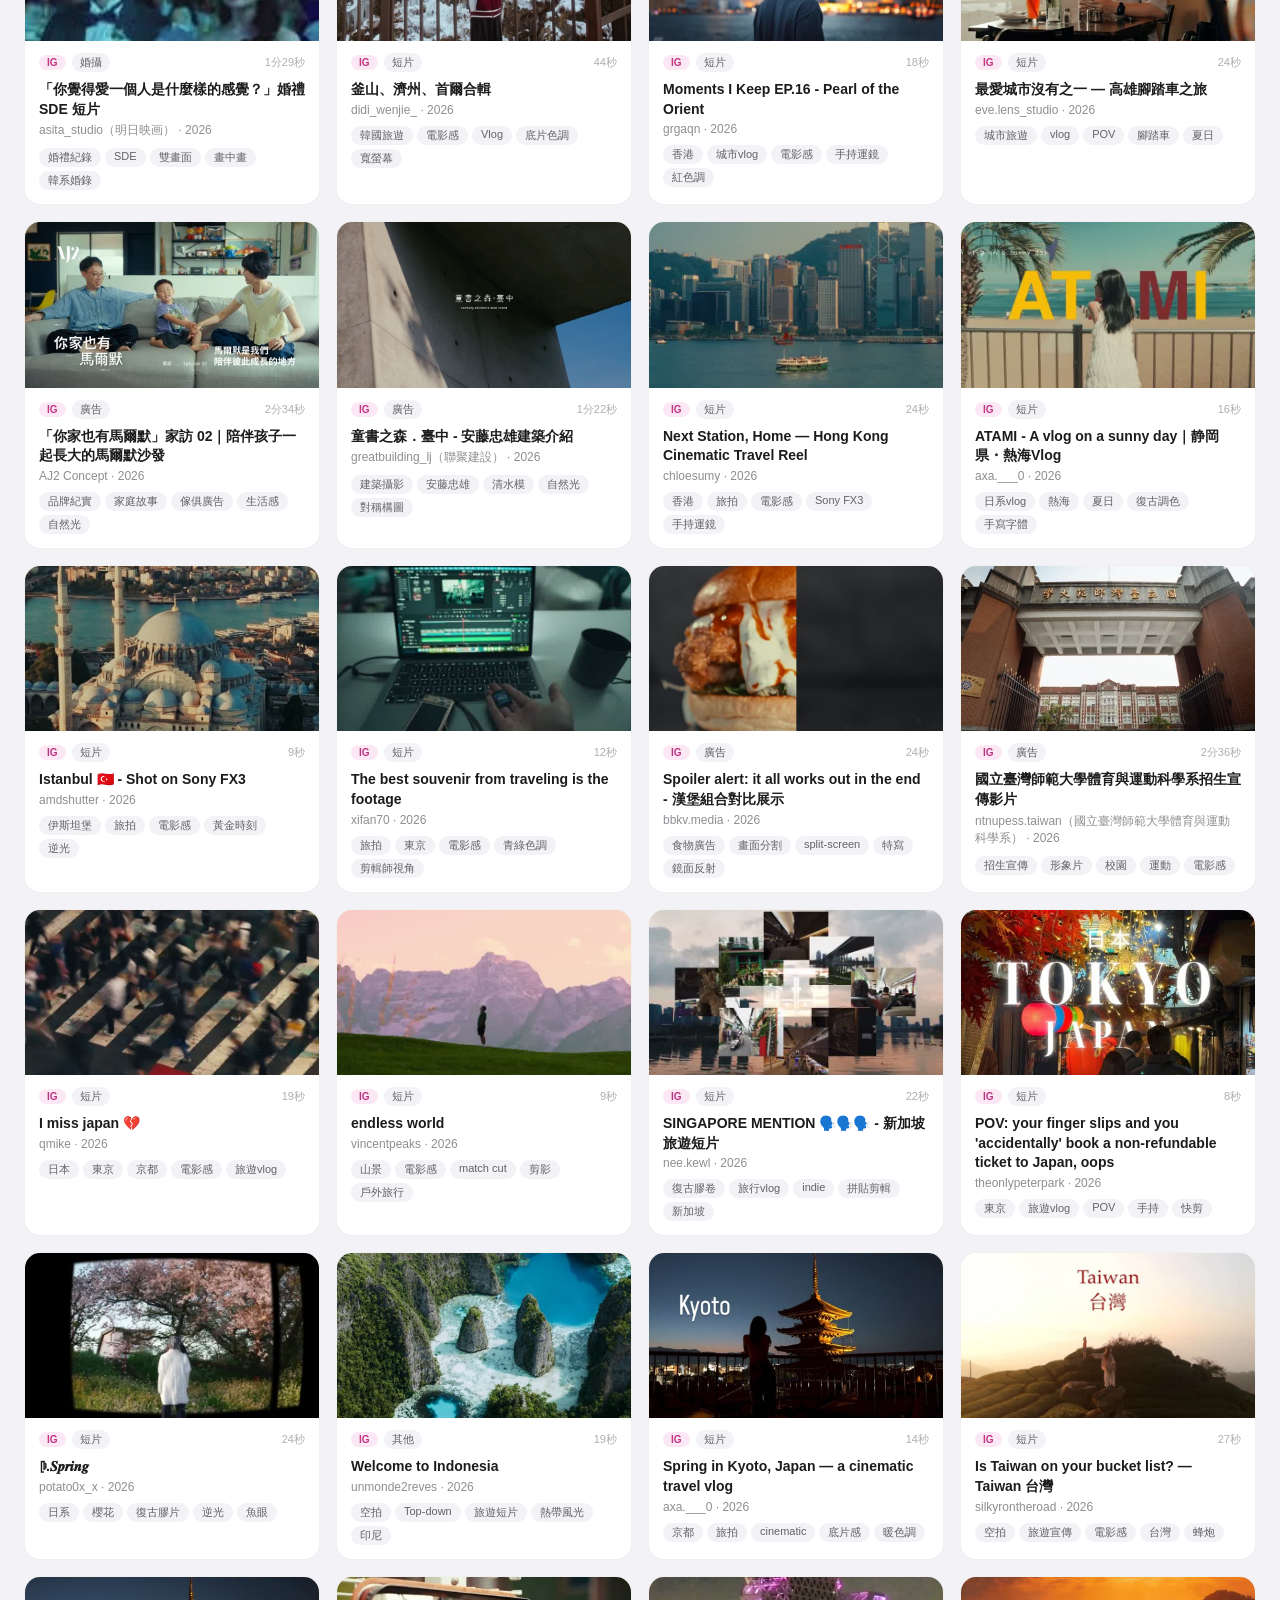
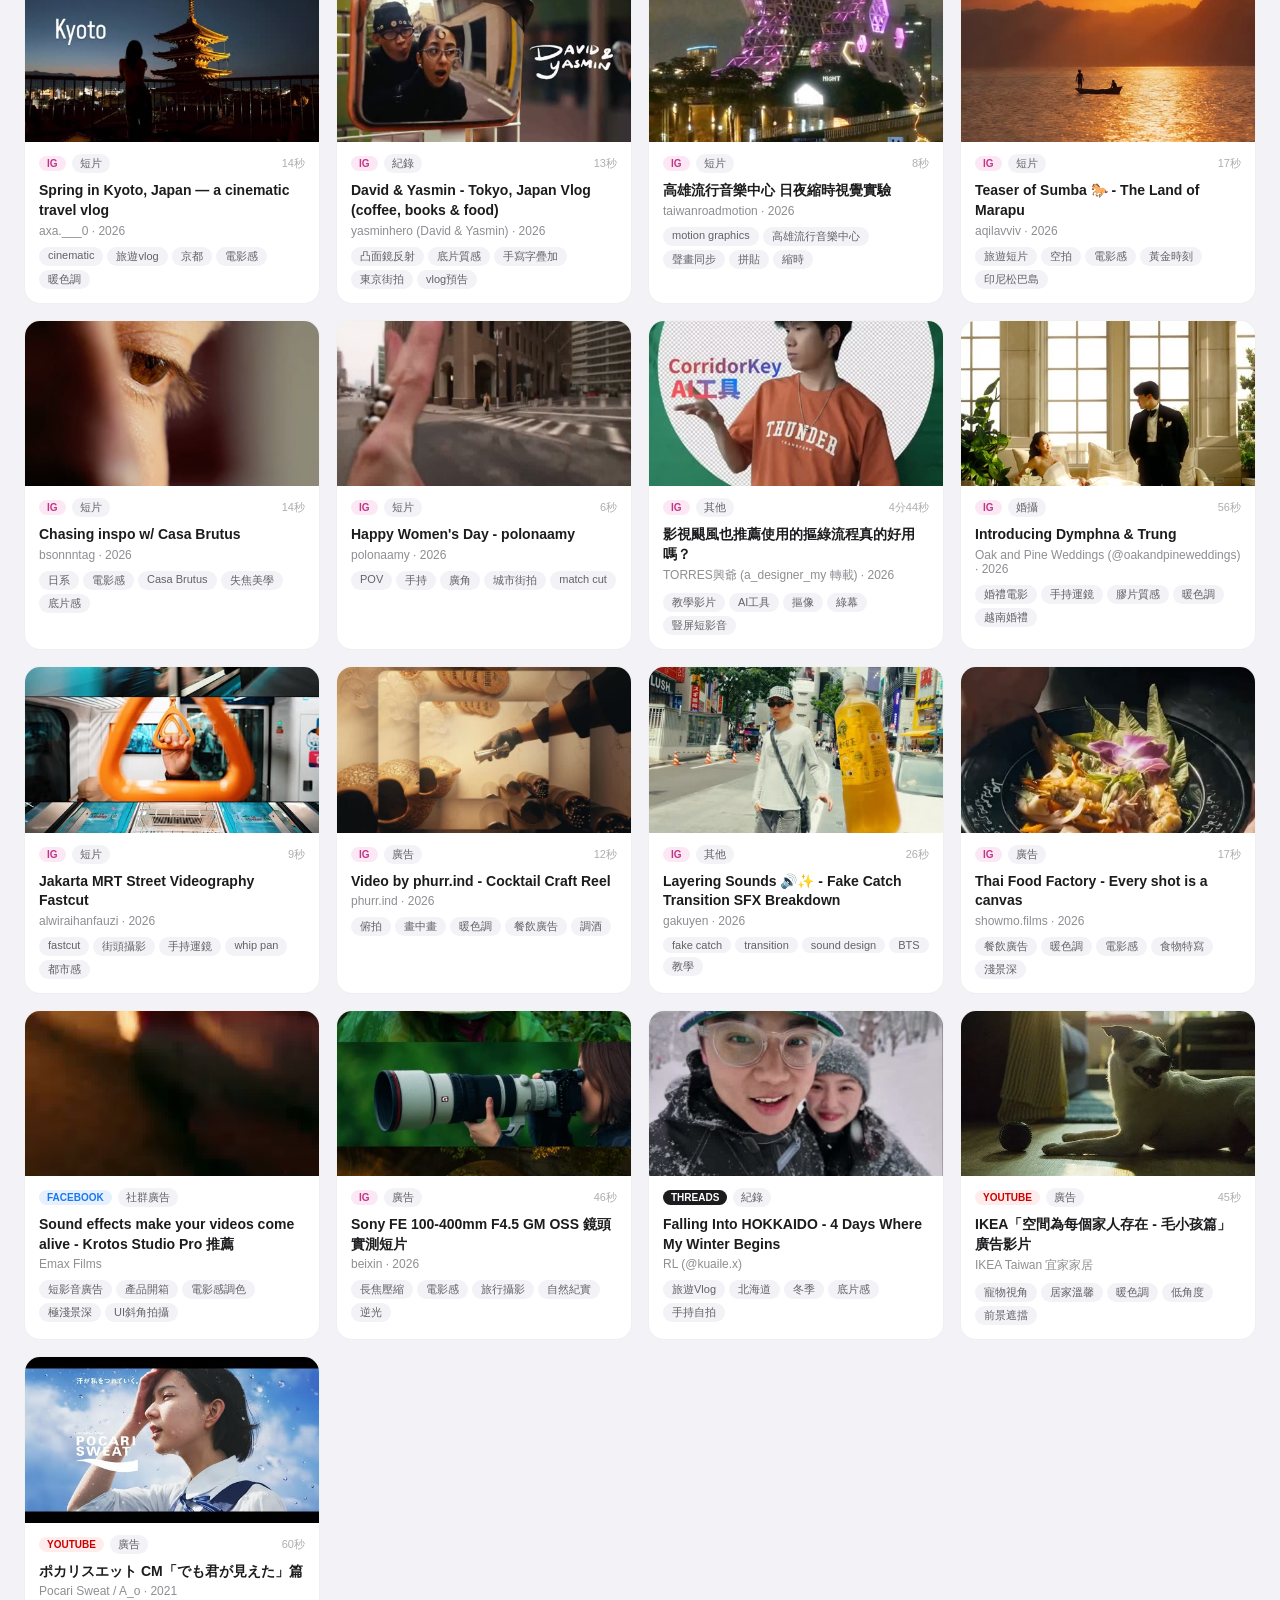
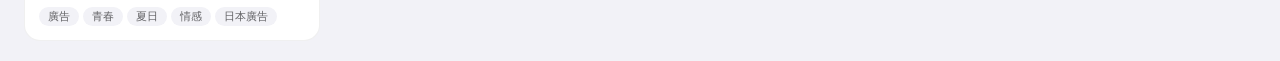
==== commit 812e3305: "🔗 加入 hash 深連結，供 Telegram 查看按鈕使用" ====
--- a/index.html
+++ b/index.html
@@ -302,6 +302,9 @@
     document.getElementById('lastSync').textContent='最後更新：'+(data.lastUpdated||'');
     _updateTrashBadge();
     render();
+    // 深連結：URL hash 對應 entry id 時自動開啟該筆（Telegram「查看」按鈕用）
+    const hashId=(location.hash||'').replace('#','');
+    if(hashId&&db.find(x=>x.id===hashId))openModal(hashId);
   })
   .catch(()=>{
     // 網路失敗時用本地快取
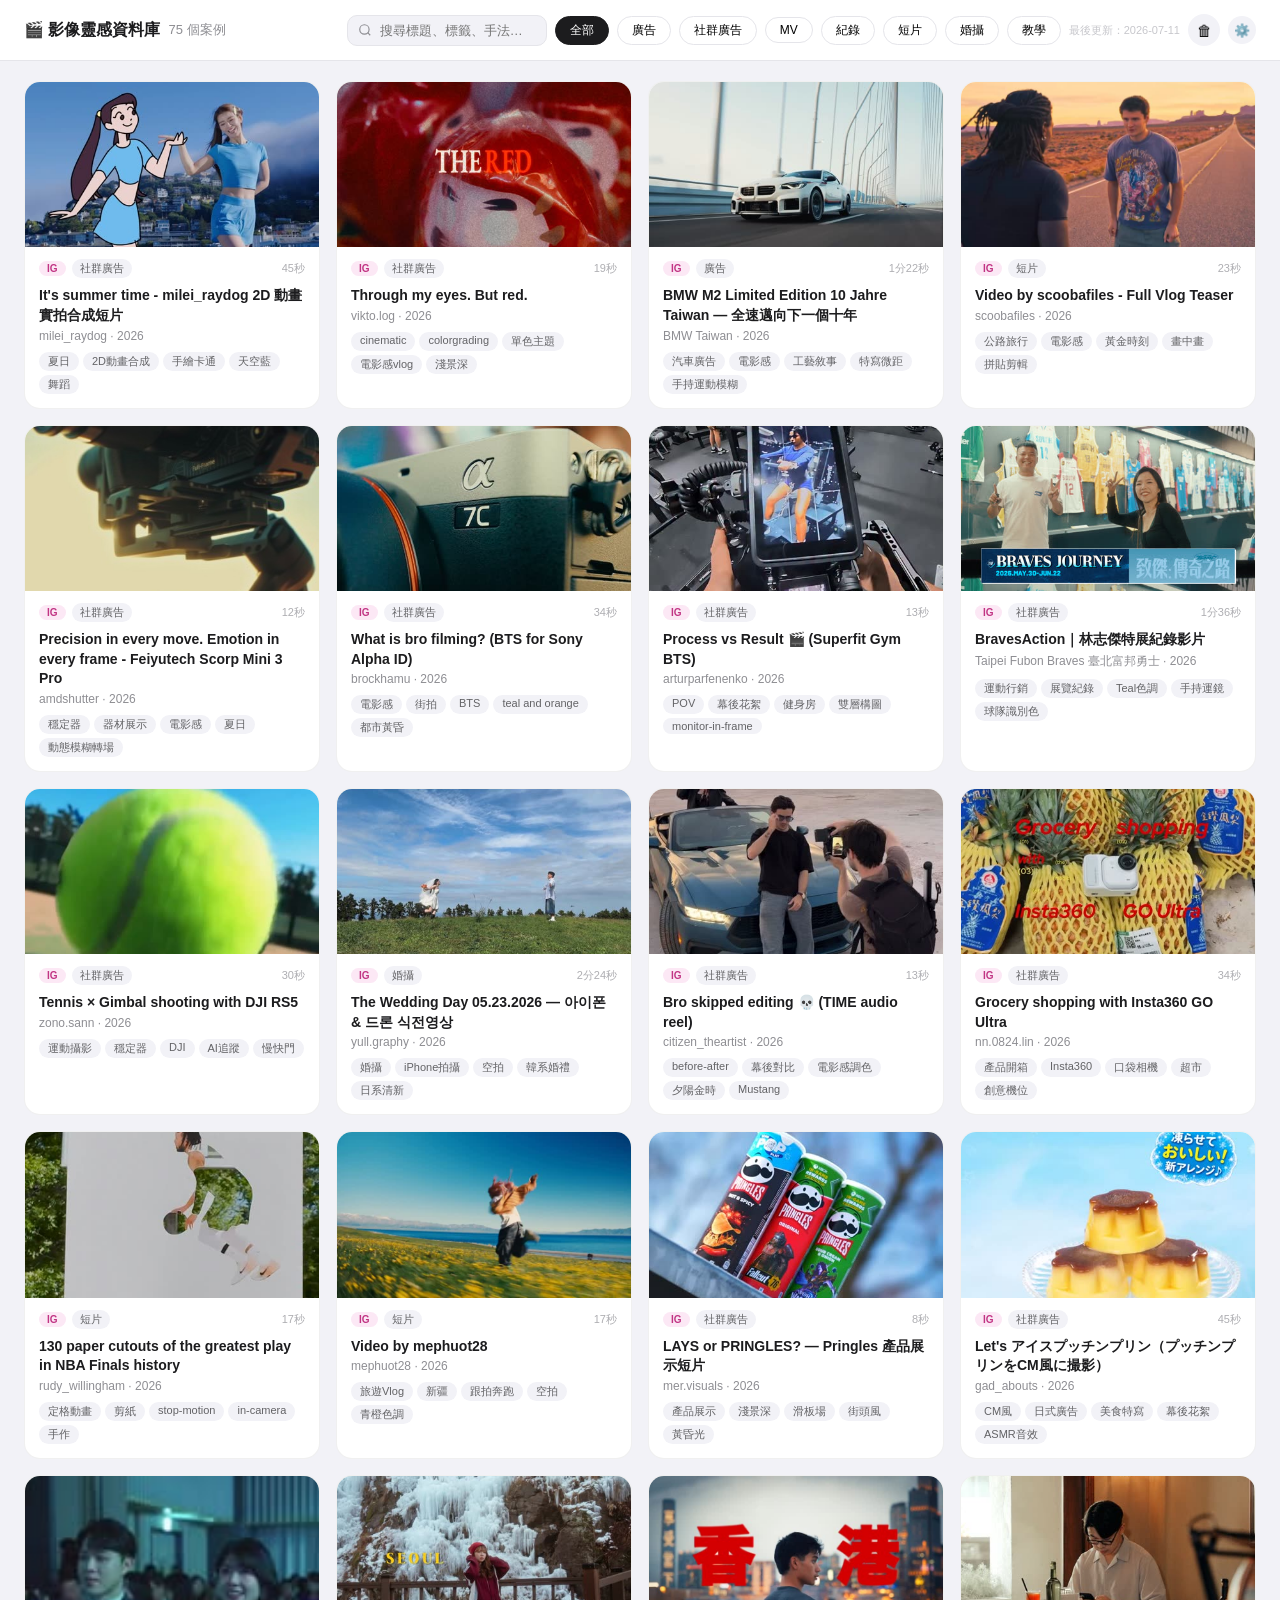
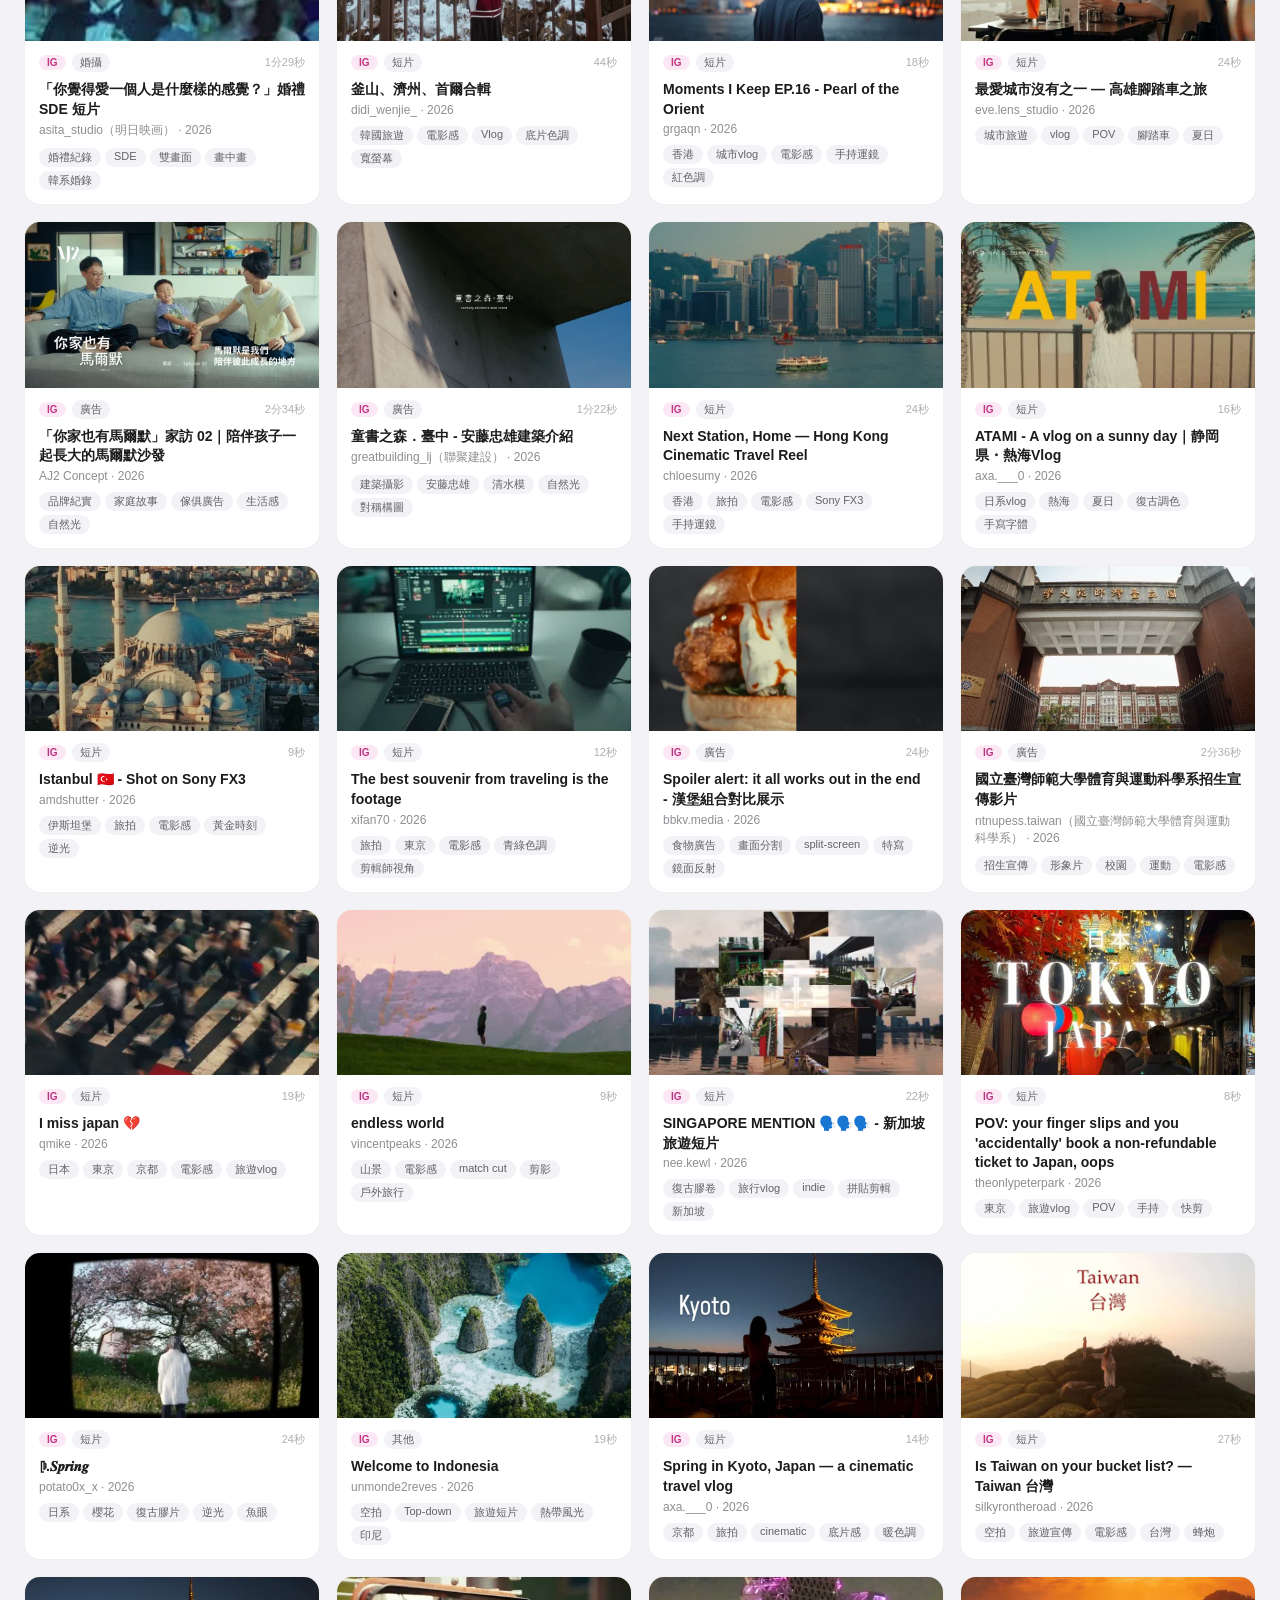
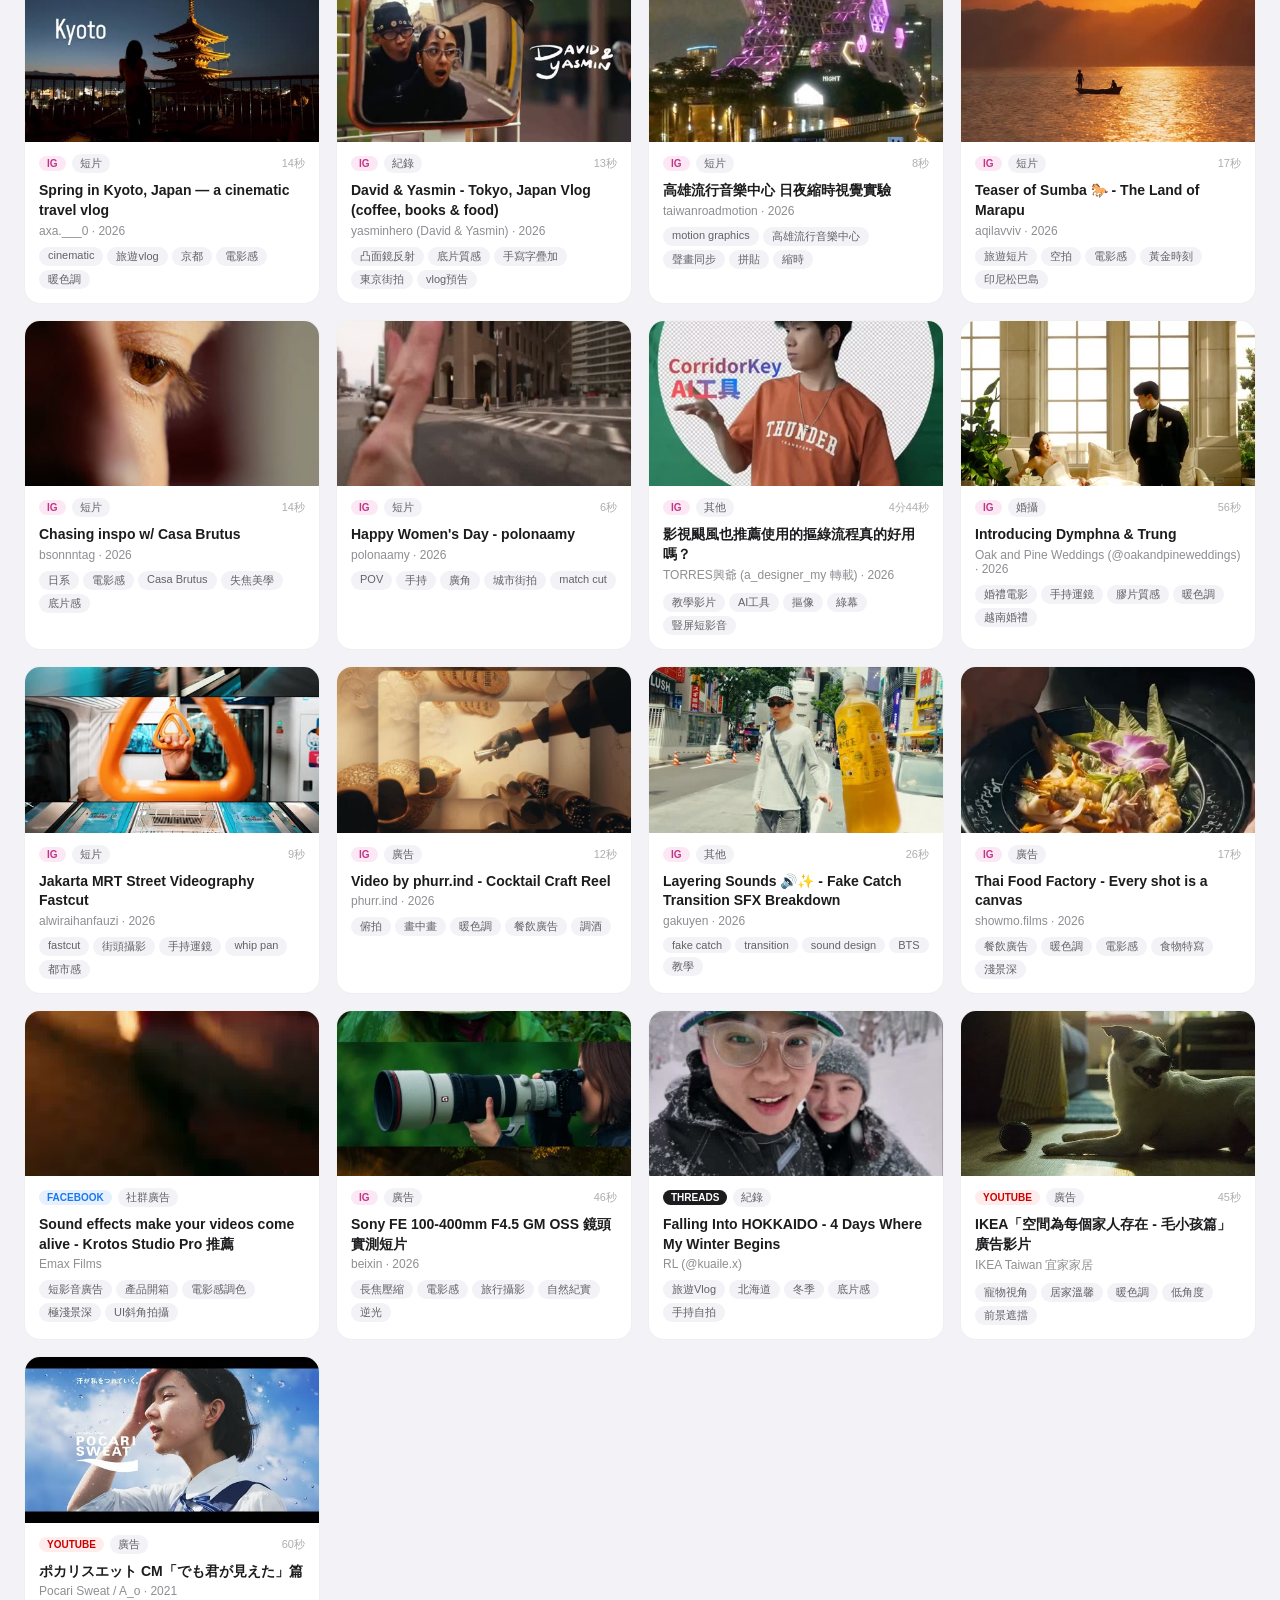
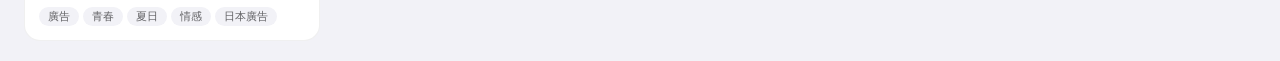
==== commit 861e826d: "Phase 2: 風格相近的收藏（語意相似推薦）UI" ====
--- a/index.html
+++ b/index.html
@@ -98,6 +98,16 @@
 /* 直式畫格：一排，每格 9:16 */
 .frames-grid.portrait{display:flex;flex-direction:row;gap:5px;overflow-x:auto;padding-bottom:4px}
 .frames-grid.portrait .frame-img{flex-shrink:0;width:auto;height:260px;aspect-ratio:9/16;object-fit:cover}
+
+/* ── 風格相近的收藏 ── */
+.related-section{padding:12px 16px 16px;border-top:1px solid #f2f2f7;flex-shrink:0}
+.related-label{font-size:10px;font-weight:700;color:#aeaeb2;text-transform:uppercase;letter-spacing:.5px;margin-bottom:8px}
+.related-row{display:flex;gap:10px;overflow-x:auto;padding-bottom:4px}
+.related-card{flex-shrink:0;width:120px;cursor:pointer;transition:transform .12s}
+.related-card:hover{transform:translateY(-2px)}
+.related-thumb{width:120px;height:68px;object-fit:cover;border-radius:8px;background:#e5e5ea;display:block}
+.related-title{font-size:11px;line-height:1.35;color:#1c1c1e;margin-top:5px;display:-webkit-box;-webkit-line-clamp:2;-webkit-box-orient:vertical;overflow:hidden}
+.related-creator{font-size:10px;color:#aeaeb2;margin-top:1px;white-space:nowrap;overflow:hidden;text-overflow:ellipsis}
 
 @media(max-width:700px){
   .modal-middle{flex-direction:column}
@@ -264,6 +274,12 @@
       <div class="frames-grid" id="mFrames"></div>
     </div>
 
+    <!-- 風格相近的收藏（語意相似推薦，來自 entry.related）-->
+    <div class="related-section" id="mRelatedSec" style="display:none">
+      <div class="related-label">🎬 風格相近的收藏</div>
+      <div class="related-row" id="mRelated"></div>
+    </div>
+
   </div>
 </div>
 
@@ -469,6 +485,38 @@
     .catch(()=>{if(currentEntryId===id)fGrid.innerHTML='<div style="padding:18px 4px;color:#aeaeb2;font-size:12px">畫格載入失敗</div>';});
 }
 
+function renderRelated(e){
+  const sec=document.getElementById('mRelatedSec');
+  const row=document.getElementById('mRelated');
+  row.innerHTML='';
+  // entry.related 是語意相似的 entry id 清單；只渲染仍存在於 db 的
+  const ids=(e.related||[]).filter(rid=>rid!==e.id);
+  const items=ids.map(rid=>db.find(x=>x.id===rid)).filter(Boolean);
+  if(!items.length){sec.style.display='none';return;}
+  sec.style.display='block';
+  items.forEach(r=>{
+    const card=document.createElement('div');
+    card.className='related-card';
+    card.onclick=()=>openModal(r.id);
+    const img=document.createElement('img');
+    img.className='related-thumb';
+    img.loading='lazy';
+    img.src=r.cover?('data:image/jpeg;base64,'+r.cover):(r.thumbnail||'');
+    const title=document.createElement('div');
+    title.className='related-title';
+    title.textContent=r.title||'（無標題）';
+    card.appendChild(img);
+    card.appendChild(title);
+    if(r.creator){
+      const cr=document.createElement('div');
+      cr.className='related-creator';
+      cr.textContent=r.creator;
+      card.appendChild(cr);
+    }
+    row.appendChild(card);
+  });
+}
+
 function openModal(id){
   const e=db.find(x=>x.id===id);
   if(!e)return;
@@ -544,6 +592,9 @@
   // footer
   document.getElementById('mTags').innerHTML=(e.tags||[]).map(t=>`<span class="tag">${t}</span>`).join('');
   document.getElementById('mWatch').href=e.url;
+
+  // 風格相近的收藏（語意相似推薦）
+  renderRelated(e);
 
   document.getElementById('overlay').classList.add('open');
   document.body.style.overflow='hidden';
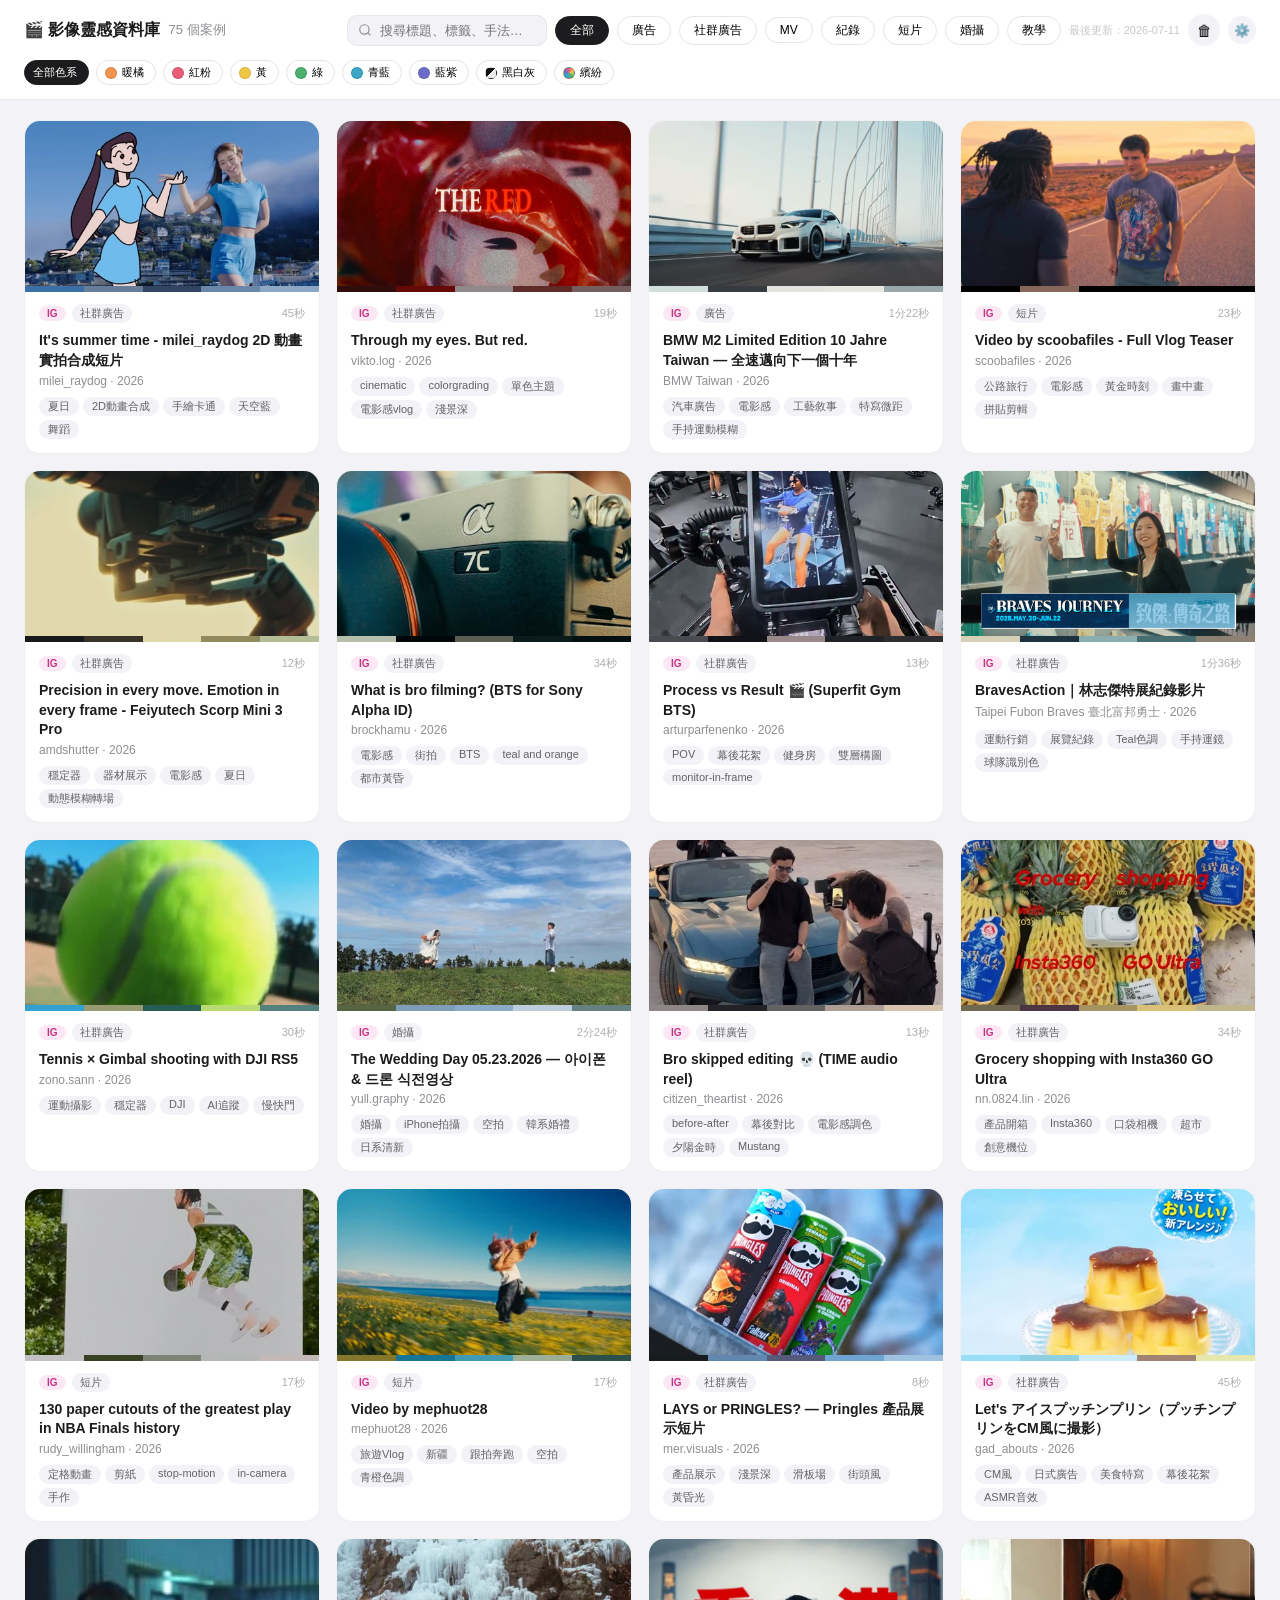
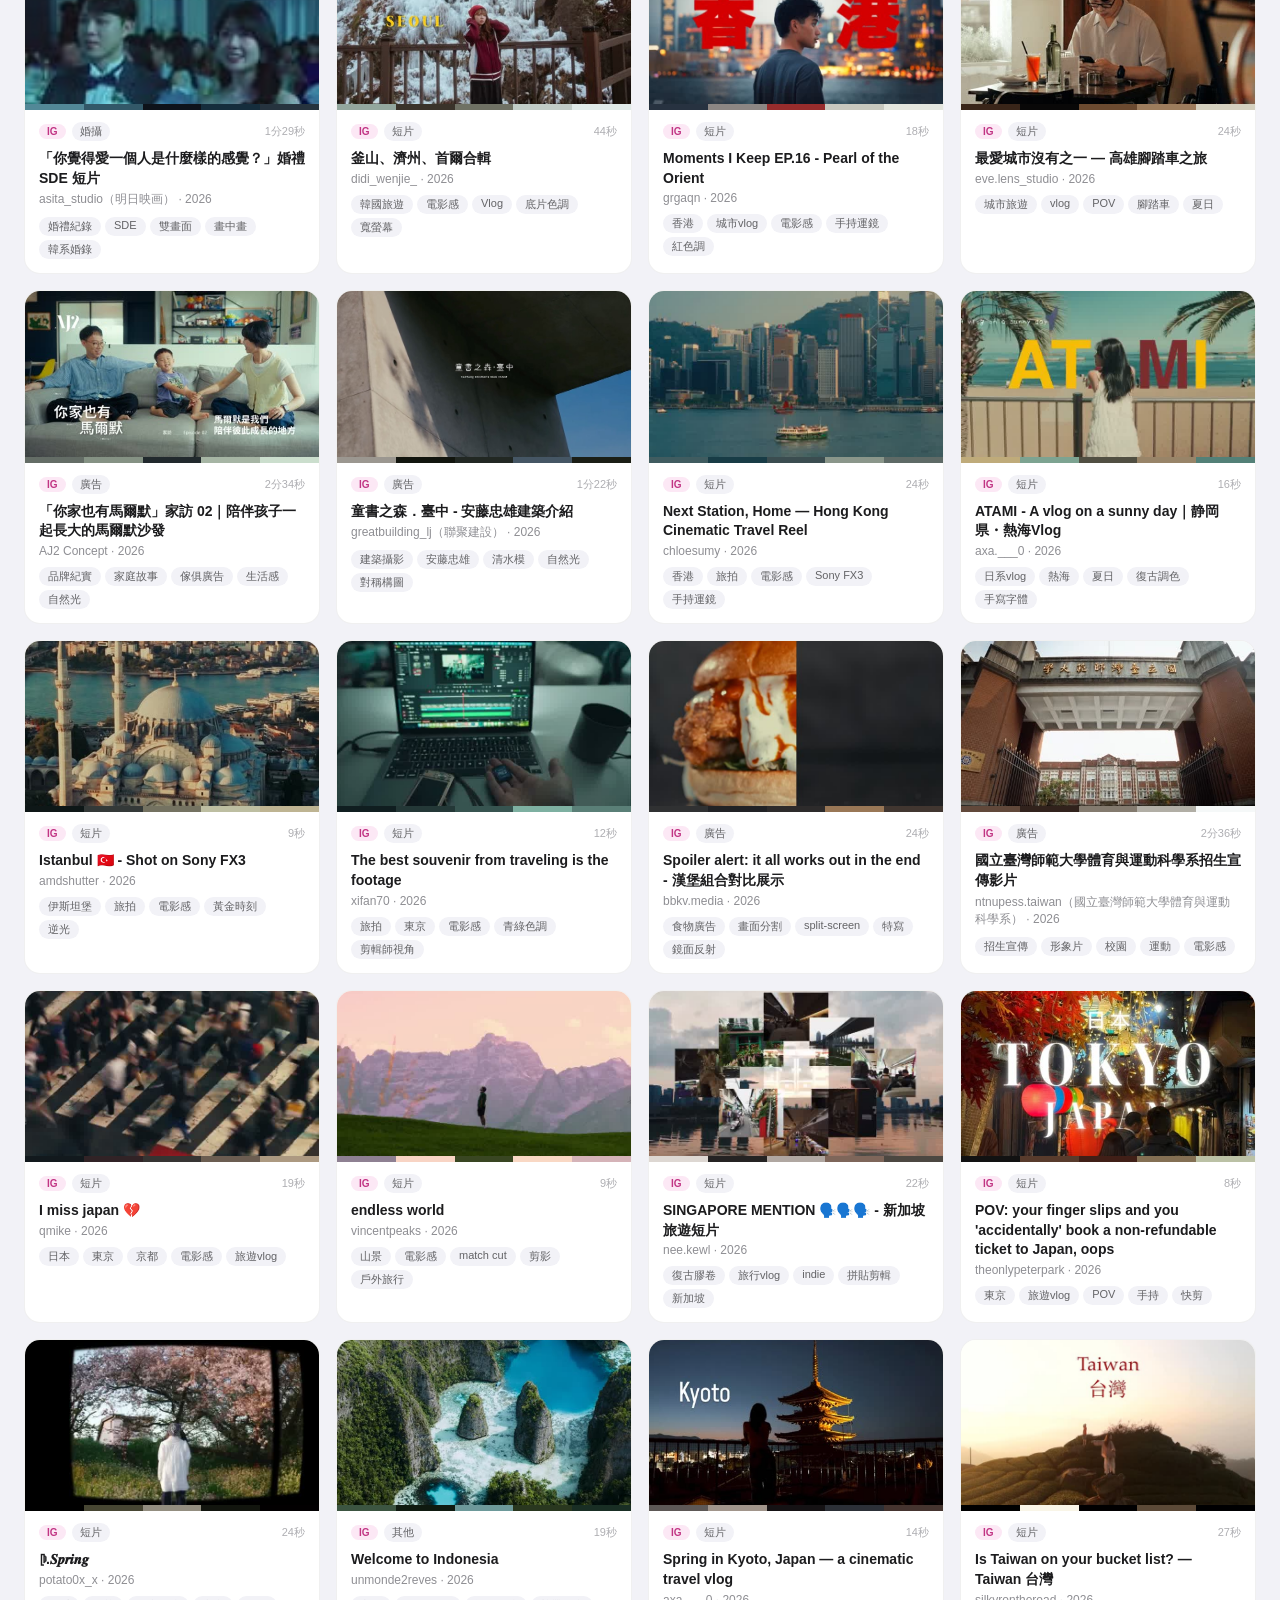
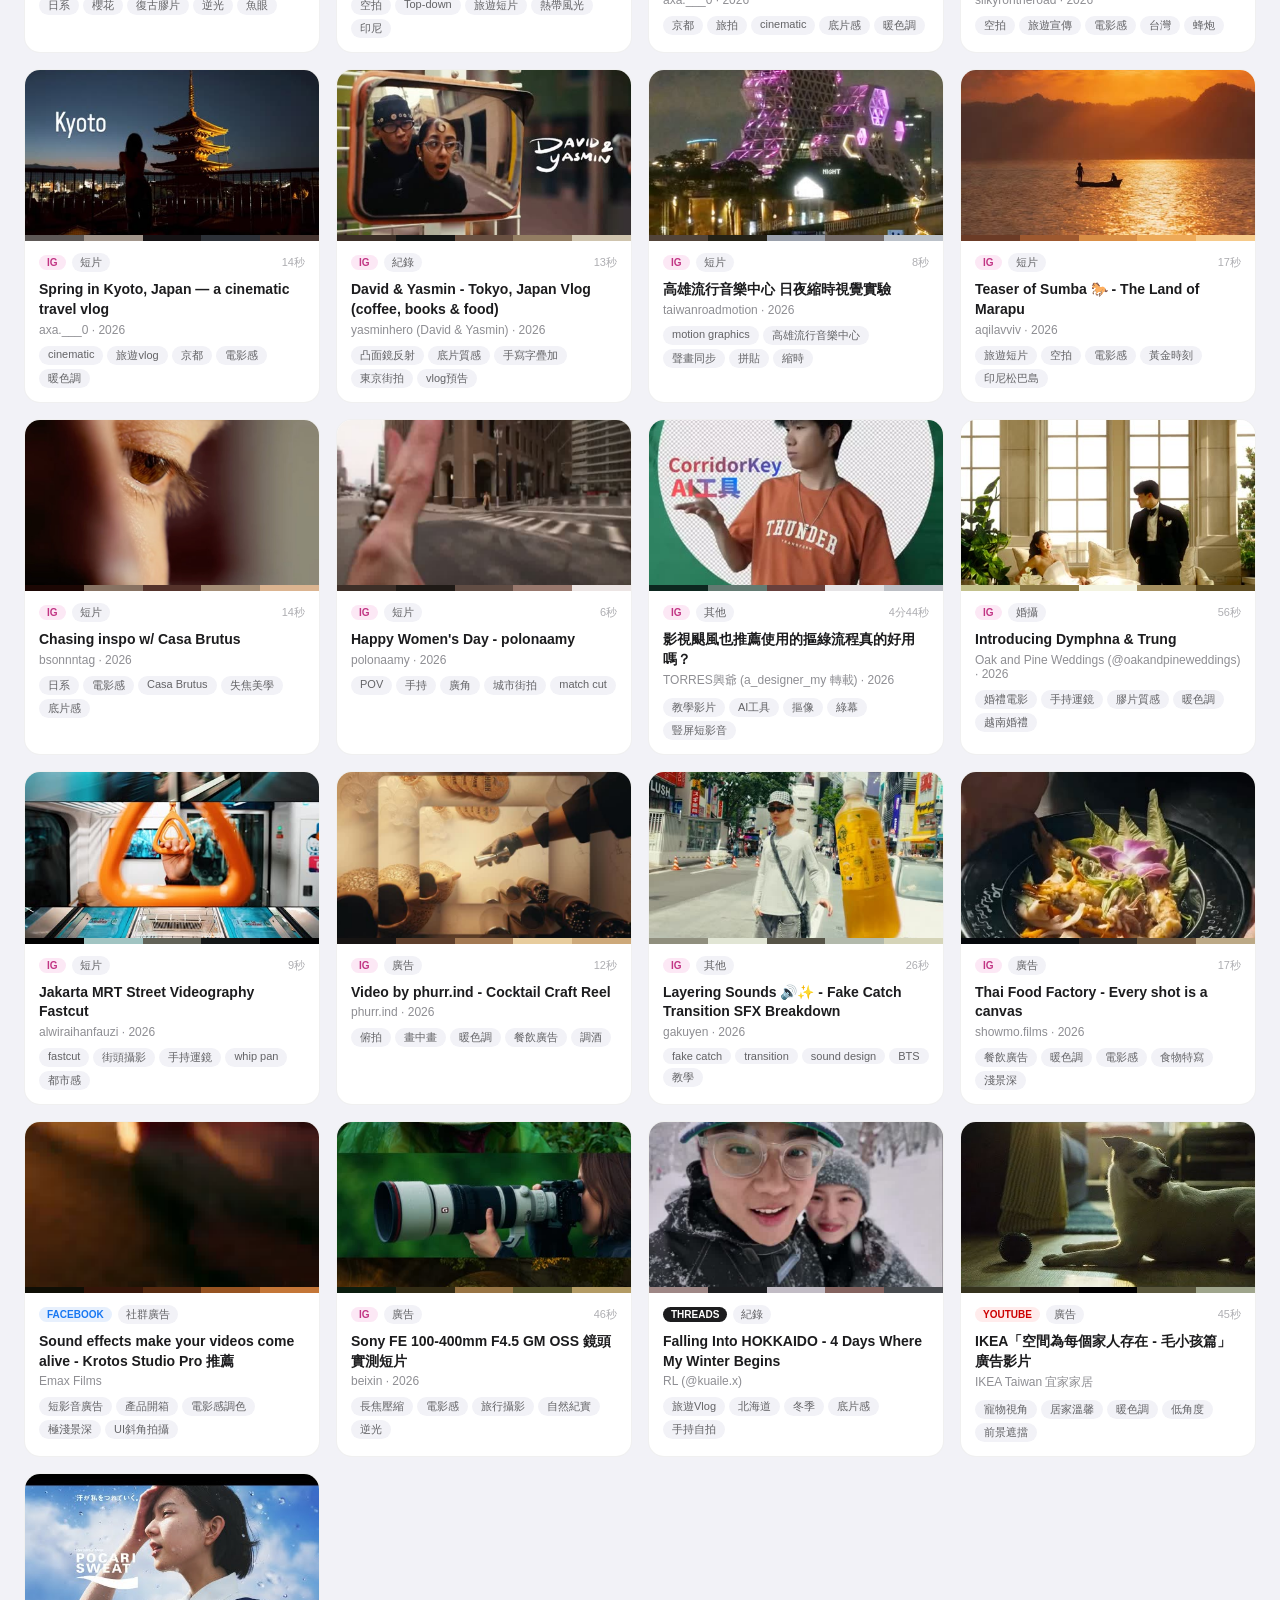
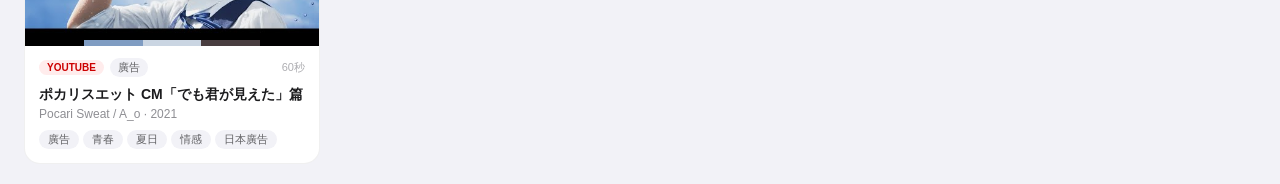
==== commit b083992a: "Phase 3: 色彩指紋 - 卡片色票條 + Modal 色票 + 色系篩選" ====
--- a/index.html
+++ b/index.html
@@ -108,6 +108,22 @@
 .related-thumb{width:120px;height:68px;object-fit:cover;border-radius:8px;background:#e5e5ea;display:block}
 .related-title{font-size:11px;line-height:1.35;color:#1c1c1e;margin-top:5px;display:-webkit-box;-webkit-line-clamp:2;-webkit-box-orient:vertical;overflow:hidden}
 .related-creator{font-size:10px;color:#aeaeb2;margin-top:1px;white-space:nowrap;overflow:hidden;text-overflow:ellipsis}
+
+/* ── 色彩指紋（色票）── */
+.swatch-strip{display:flex;height:6px;width:100%}
+.swatch-strip .swatch-cell{flex:1}
+.palette-section{padding:10px 16px 14px;border-top:1px solid #f2f2f7;flex-shrink:0}
+.palette-label{font-size:10px;font-weight:700;color:#aeaeb2;text-transform:uppercase;letter-spacing:.5px;margin-bottom:8px}
+.palette-row{display:flex;gap:8px;flex-wrap:wrap}
+.mswatch{width:40px;height:40px;border-radius:8px;cursor:pointer;border:1px solid rgba(0,0,0,.06);position:relative;transition:transform .1s}
+.mswatch:hover{transform:scale(1.08)}
+.mswatch .mswatch-hex{position:absolute;left:50%;top:-22px;transform:translateX(-50%);background:#1c1c1e;color:#fff;font-size:9px;font-weight:600;padding:2px 5px;border-radius:4px;opacity:0;pointer-events:none;white-space:nowrap;transition:opacity .12s}
+.mswatch:hover .mswatch-hex{opacity:1}
+/* 色系篩選按鈕 */
+.color-filter-bar{display:flex;gap:7px;flex-wrap:wrap;margin-top:4px;width:100%}
+.cfilter-btn{display:flex;align-items:center;gap:5px;padding:4px 11px 4px 8px;border:1.5px solid #e5e5ea;border-radius:20px;background:#fff;font-size:11px;cursor:pointer;font-weight:500;transition:all .15s}
+.cfilter-btn.active{border-color:#1c1c1e;background:#1c1c1e;color:#fff}
+.cfilter-dot{width:12px;height:12px;border-radius:50%;flex-shrink:0;border:1px solid rgba(0,0,0,.12)}
 
 @media(max-width:700px){
   .modal-middle{flex-direction:column}
@@ -193,6 +209,17 @@
     <button class="trash-btn" title="垃圾桶" onclick="openTrash()">🗑<span class="trash-badge" id="trashBadge"></span></button>
     <button class="settings-btn" title="設定 GitHub Token" onclick="toggleTokenPanel()">⚙️</button>
   </div>
+  <div class="color-filter-bar" id="colorFilterBar">
+    <button class="cfilter-btn active" onclick="setColorFilter('all',this)">全部色系</button>
+    <button class="cfilter-btn" onclick="setColorFilter('warm',this)"><span class="cfilter-dot" style="background:#F4934E"></span>暖橘</button>
+    <button class="cfilter-btn" onclick="setColorFilter('redpink',this)"><span class="cfilter-dot" style="background:#E85D75"></span>紅粉</button>
+    <button class="cfilter-btn" onclick="setColorFilter('yellow',this)"><span class="cfilter-dot" style="background:#F2C744"></span>黃</button>
+    <button class="cfilter-btn" onclick="setColorFilter('green',this)"><span class="cfilter-dot" style="background:#4CAF6E"></span>綠</button>
+    <button class="cfilter-btn" onclick="setColorFilter('cyan',this)"><span class="cfilter-dot" style="background:#3BA7C4"></span>青藍</button>
+    <button class="cfilter-btn" onclick="setColorFilter('bluepurple',this)"><span class="cfilter-dot" style="background:#6C6CCB"></span>藍紫</button>
+    <button class="cfilter-btn" onclick="setColorFilter('mono',this)"><span class="cfilter-dot" style="background:linear-gradient(135deg,#111 50%,#eee 50%)"></span>黑白灰</button>
+    <button class="cfilter-btn" onclick="setColorFilter('colorful',this)"><span class="cfilter-dot" style="background:conic-gradient(#e85d75,#f2c744,#4caf6e,#3ba7c4,#6c6ccb,#e85d75)"></span>繽紛</button>
+  </div>
 </header>
 
 <!-- 垃圾桶 Modal -->
@@ -244,6 +271,10 @@
         <div class="analysis-section" id="mAnalysis"></div>
         <div class="notes-section" id="mNotes" style="display:none"></div>
         <div class="modal-tags" id="mTags" style="display:flex;flex-wrap:wrap;gap:4px;padding-top:6px"></div>
+        <div id="mPaletteWrap" style="display:none;margin-top:12px">
+          <div class="palette-label">🎨 色票（點擊複製 hex）</div>
+          <div class="palette-row" id="mPalette"></div>
+        </div>
       </div>
     </div>
 
@@ -286,6 +317,7 @@
 <script>
 let db=[];
 let currentFilter='all';
+let currentColorFilter='all';
 let currentSearch='';
 let currentEntryId=null;
 
@@ -342,6 +374,54 @@
   render();
 }
 
+function setColorFilter(c,btn){
+  currentColorFilter=c;
+  document.querySelectorAll('.cfilter-btn').forEach(b=>b.classList.remove('active'));
+  btn.classList.add('active');
+  render();
+}
+
+// ── 色系分類（純前端，依 palette 的 HSV）──
+function hexToHsv(hex){
+  hex=(hex||'').replace('#','');
+  if(hex.length!==6)return null;
+  const r=parseInt(hex.slice(0,2),16)/255,g=parseInt(hex.slice(2,4),16)/255,b=parseInt(hex.slice(4,6),16)/255;
+  if([r,g,b].some(isNaN))return null;
+  const mx=Math.max(r,g,b),mn=Math.min(r,g,b),d=mx-mn;
+  let h=0;
+  if(d!==0){
+    if(mx===r)h=(((g-b)/d)%6+6)%6;
+    else if(mx===g)h=(b-r)/d+2;
+    else h=(r-g)/d+4;
+    h*=60;
+  }
+  return {h,s:mx===0?0:d/mx,v:mx};
+}
+function hueBucket(h){
+  if(h>=330||h<15)return 'redpink';
+  if(h<45)return 'warm';
+  if(h<70)return 'yellow';
+  if(h<160)return 'green';
+  if(h<210)return 'cyan';
+  if(h<290)return 'bluepurple';
+  return 'redpink';           // 290–330 洋紅/粉紫 → 紅粉
+}
+// 回傳一個 entry 所屬的色系集合（供篩選比對）
+function entryColorSet(e){
+  const pal=e.palette||[];
+  if(!pal.length)return new Set();
+  const buckets=new Set();
+  for(const hex of pal){
+    const c=hexToHsv(hex);
+    if(c&&c.s>=0.15&&c.v>=0.15)buckets.add(hueBucket(c.h));
+  }
+  if(buckets.size>3)return new Set(['colorful']);   // 色相跨太多區 → 繽紛
+  const dom=hexToHsv(pal[0]);
+  if(!dom||dom.s<0.12)buckets.add('mono');          // 主色低飽和 → 也算黑白灰
+  if(buckets.size===0)buckets.add('mono');
+  return buckets;
+}
+
 function scoreEntry(e,q){
   if(!q)return 0;
   let s=0;
@@ -368,7 +448,8 @@
     // 教學影片只在「主動搜尋教學」或「點教學按鈕」時才顯示
     if(e.category==='教學'&&currentFilter!=='教學'&&!q.includes('教學'))return false;
     const mS=!q||scoreEntry(e,q)>0;
-    return mF&&mS;
+    const mC=currentColorFilter==='all'||entryColorSet(e).has(currentColorFilter);
+    return mF&&mS&&mC;
   });
   // 有搜尋：按相關度排序；無搜尋：按存入時間降序（entry_id 含毫秒 timestamp）
   if(q)return results.slice().sort((a,b)=>scoreEntry(b,q)-scoreEntry(a,q));
@@ -377,6 +458,22 @@
     const tb=parseInt((b.id||'').replace('entry_',''))||0;
     return tb-ta;
   });
+}
+
+function swatchStrip(pal){
+  if(!pal||!pal.length)return '';
+  return '<div class="swatch-strip">'+pal.map(c=>`<span class="swatch-cell" style="background:${c}"></span>`).join('')+'</div>';
+}
+
+function copyHex(hex){
+  const done=()=>showToast('已複製 '+hex);
+  if(navigator.clipboard&&navigator.clipboard.writeText){
+    navigator.clipboard.writeText(hex).then(done).catch(()=>done());
+  }else{
+    const ta=document.createElement('textarea');ta.value=hex;document.body.appendChild(ta);ta.select();
+    try{document.execCommand('copy');}catch(e){}
+    document.body.removeChild(ta);done();
+  }
 }
 
 function renderCard(e){
@@ -391,6 +488,7 @@
   const tags=(e.tags||[]).slice(0,5).map(t=>`<span class="tag" onclick="event.stopPropagation();filterByTag('${t}')">${t}</span>`).join('');
   return `<div class="card" onclick="openModal('${e.id}')">
     ${thumb}
+    ${swatchStrip(e.palette)}
     <div class="card-body">
       <div class="card-meta">
         <span class="badge ${pcls(e.platform)}">${plabel(e.platform)}</span>
@@ -593,6 +691,19 @@
   document.getElementById('mTags').innerHTML=(e.tags||[]).map(t=>`<span class="tag">${t}</span>`).join('');
   document.getElementById('mWatch').href=e.url;
 
+  // 色票（放大顯示，hover 顯示 hex、點擊複製）
+  const palWrap=document.getElementById('mPaletteWrap');
+  const palRow=document.getElementById('mPalette');
+  const pal=e.palette||[];
+  if(pal.length){
+    palWrap.style.display='block';
+    palRow.innerHTML=pal.map(c=>
+      `<span class="mswatch" style="background:${c}" onclick="copyHex('${c}')"><span class="mswatch-hex">${c}</span></span>`
+    ).join('');
+  }else{
+    palWrap.style.display='none';palRow.innerHTML='';
+  }
+
   // 風格相近的收藏（語意相似推薦）
   renderRelated(e);
 
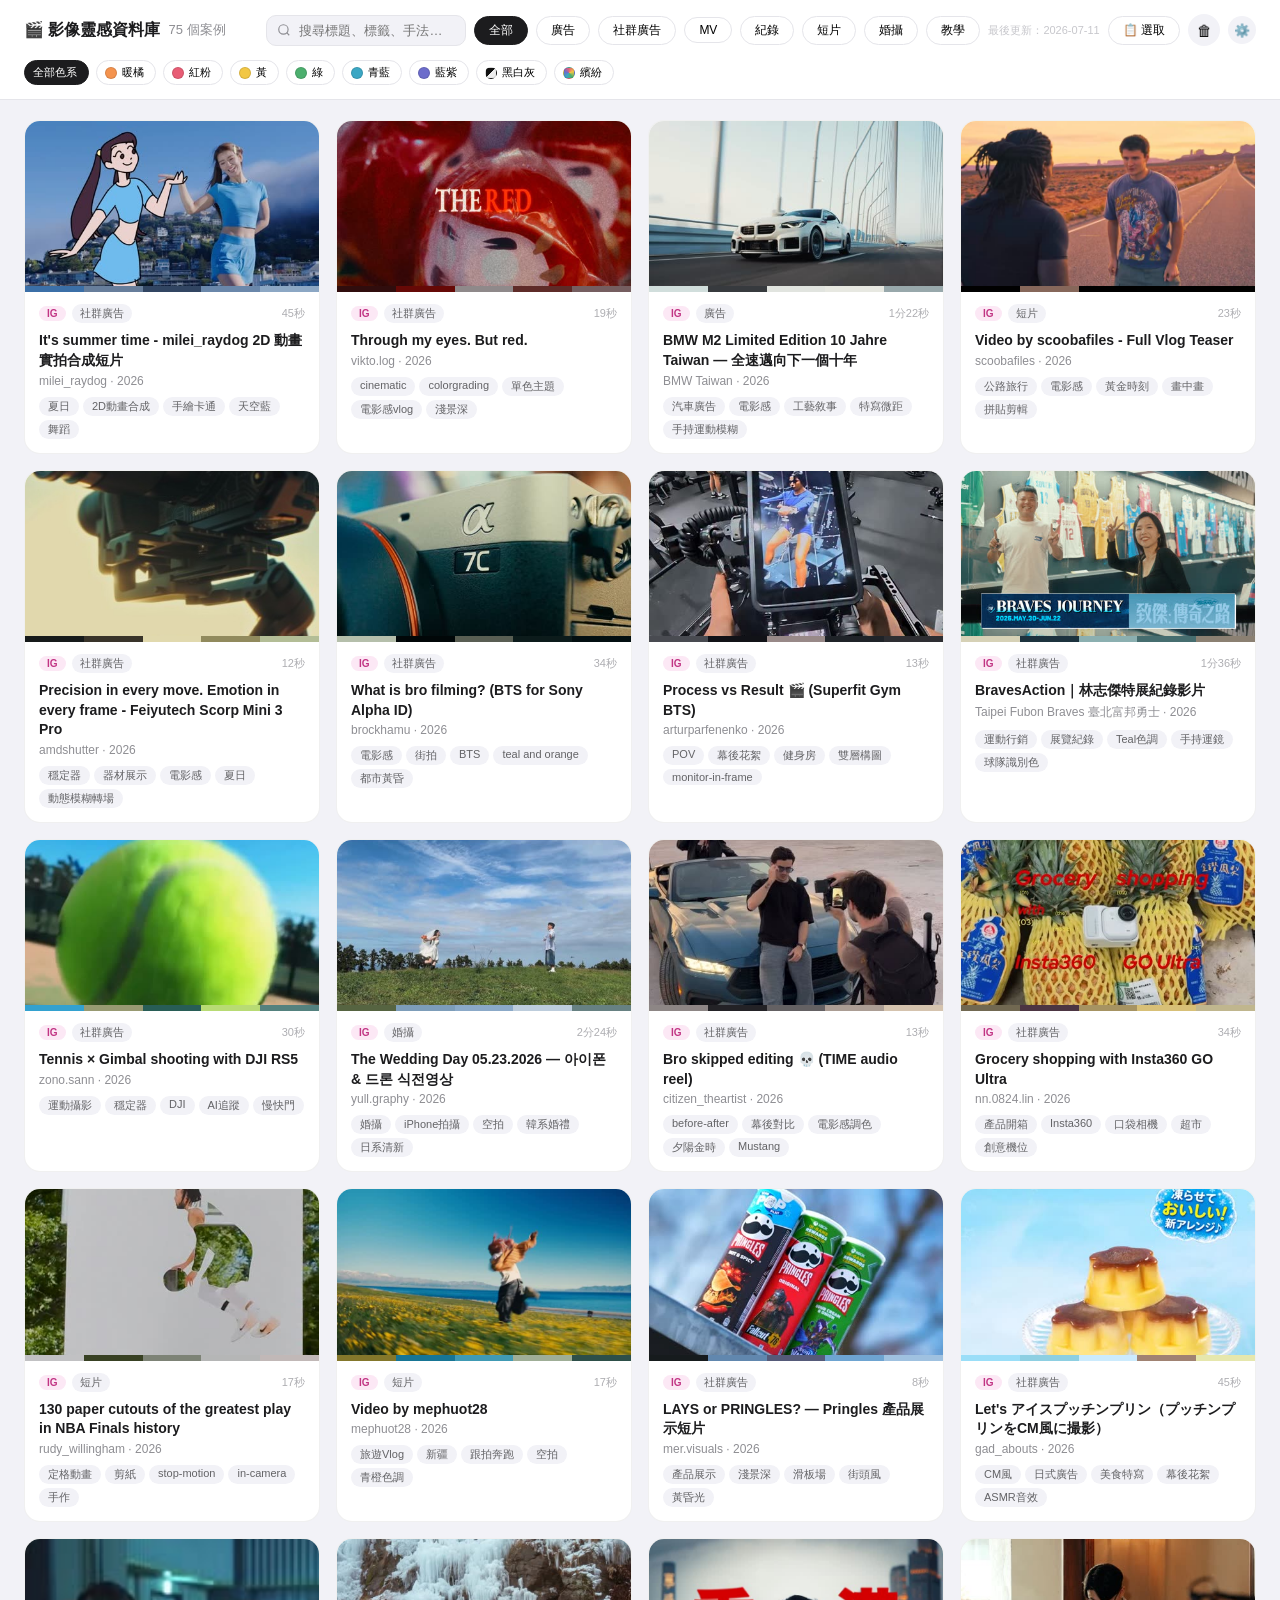
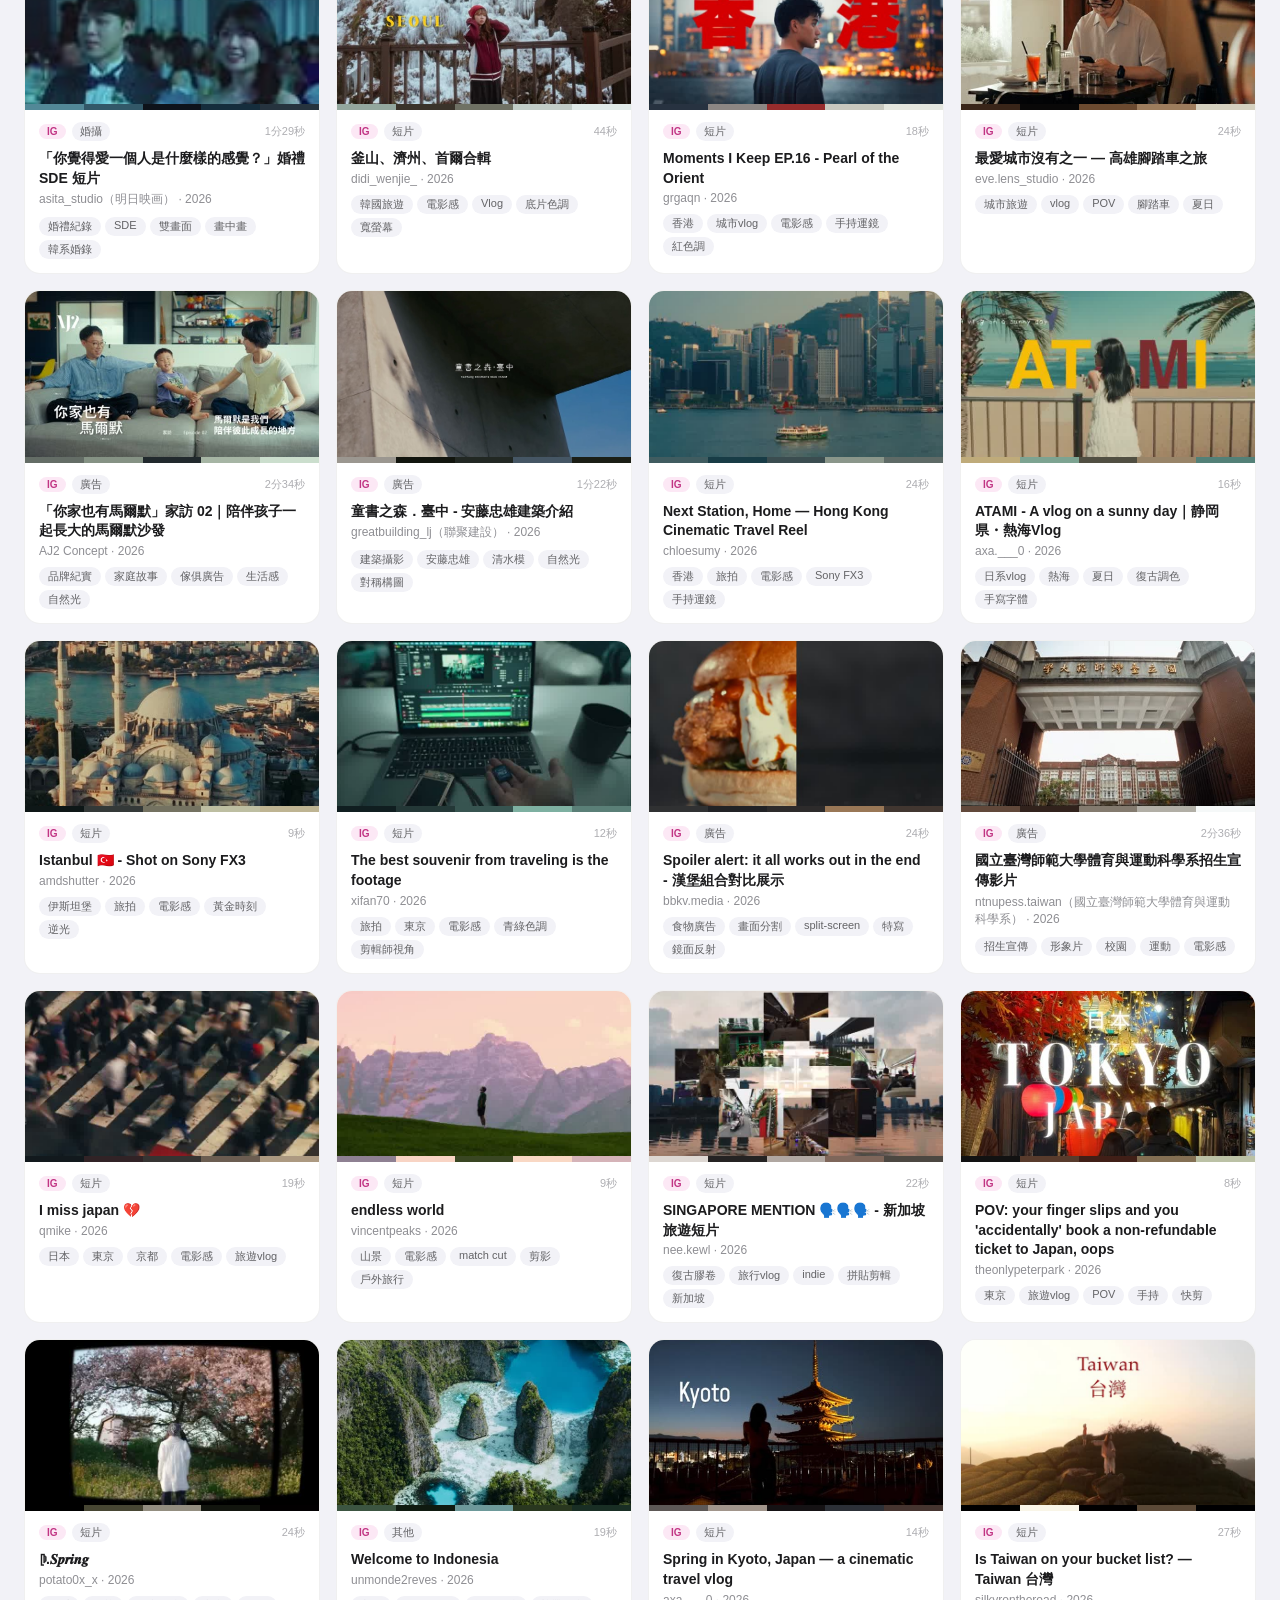
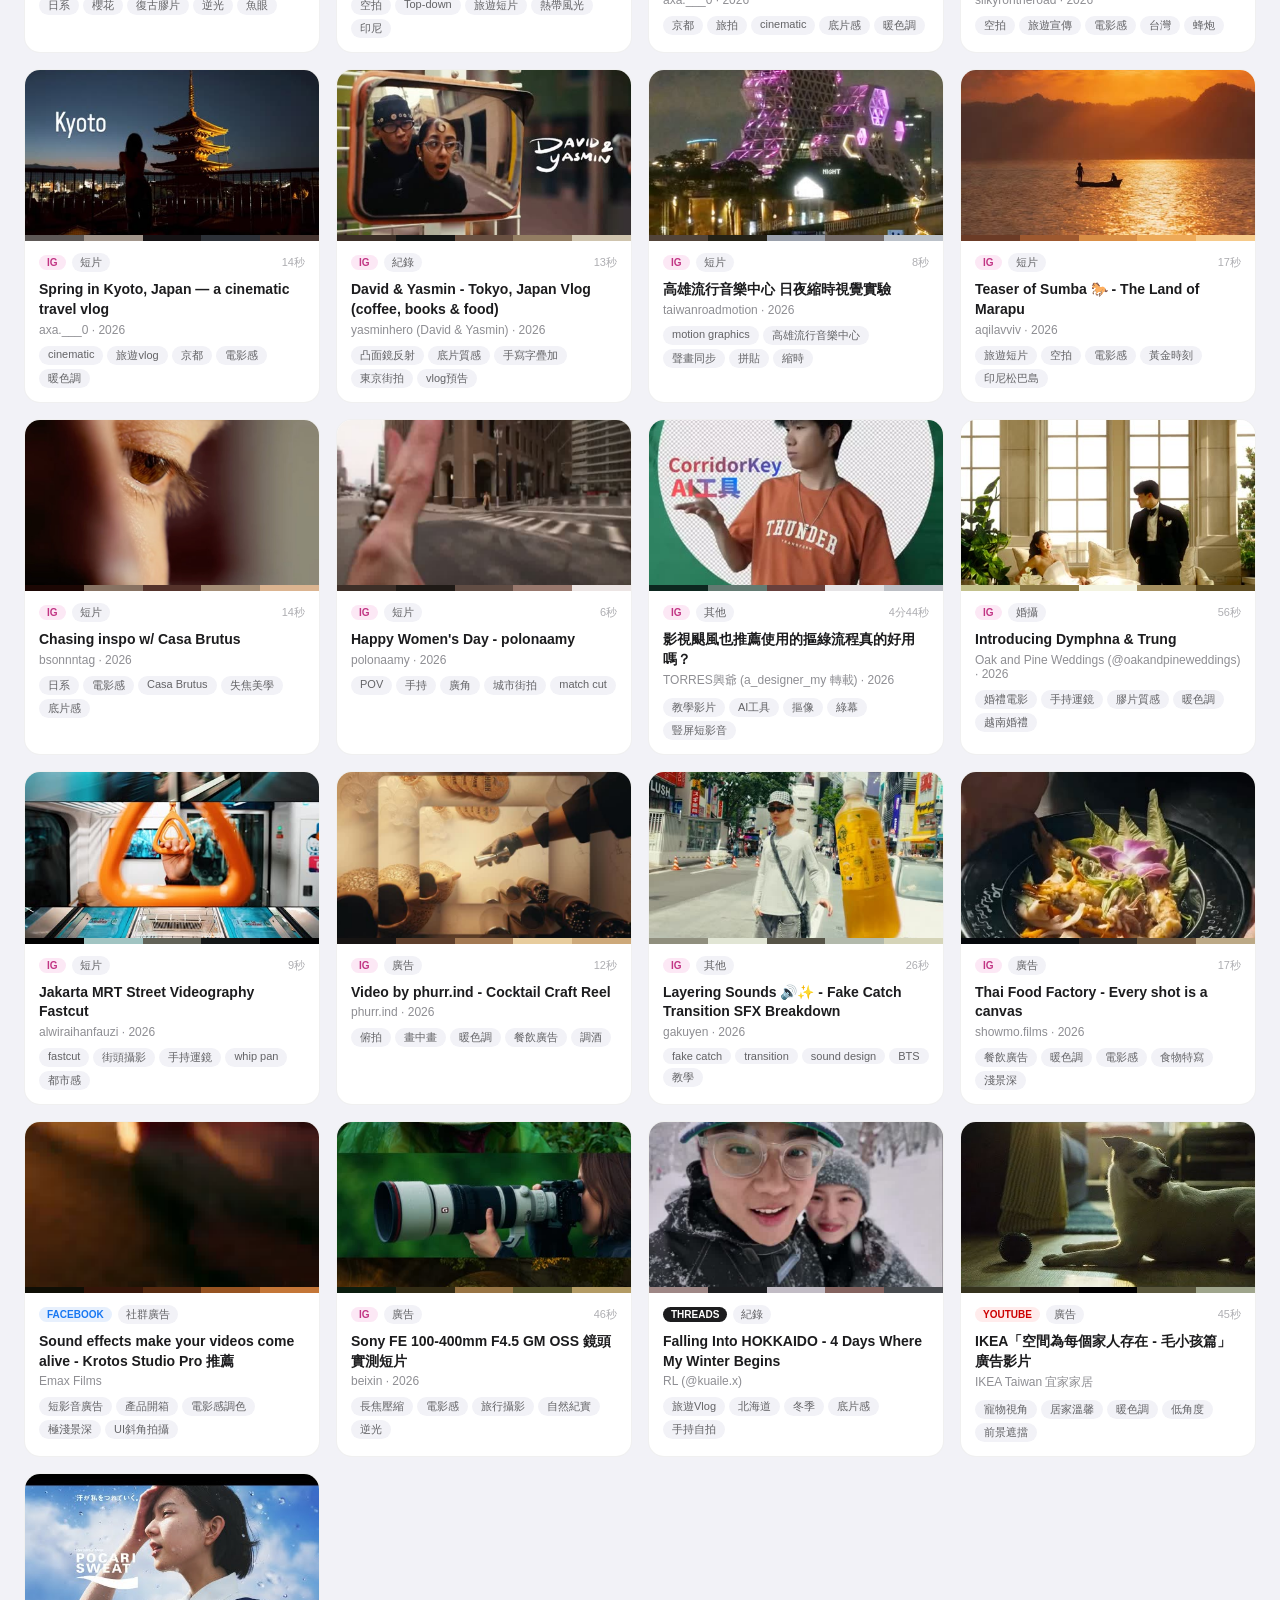
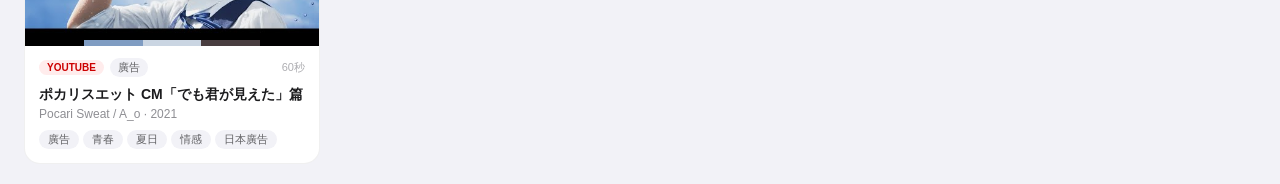
==== commit 4fb4f3f4: "Phase 6: Moodboard - 選取模式 + 匯出提案版型（直推，VM 維護中）" ====
--- a/index.html
+++ b/index.html
@@ -124,6 +124,20 @@
 .cfilter-btn{display:flex;align-items:center;gap:5px;padding:4px 11px 4px 8px;border:1.5px solid #e5e5ea;border-radius:20px;background:#fff;font-size:11px;cursor:pointer;font-weight:500;transition:all .15s}
 .cfilter-btn.active{border-color:#1c1c1e;background:#1c1c1e;color:#fff}
 .cfilter-dot{width:12px;height:12px;border-radius:50%;flex-shrink:0;border:1px solid rgba(0,0,0,.12)}
+
+/* ── Moodboard 選取模式 ── */
+.select-btn.active{background:#1c1c1e;color:#fff;border-color:#1c1c1e}
+.card{position:relative}
+.card.selectable{cursor:pointer}
+.card .mb-check{position:absolute;top:8px;left:8px;width:24px;height:24px;border-radius:50%;background:rgba(255,255,255,.92);border:2px solid #c7c7cc;display:flex;align-items:center;justify-content:center;font-size:14px;font-weight:700;color:transparent;z-index:5;box-shadow:0 1px 3px rgba(0,0,0,.2)}
+.card.mb-selected{outline:3px solid #1c1c1e;outline-offset:-3px}
+.card.mb-selected .mb-check{background:#1c1c1e;border-color:#1c1c1e;color:#fff}
+.mb-toolbar{position:fixed;left:50%;bottom:22px;transform:translateX(-50%);background:#1c1c1e;color:#fff;border-radius:14px;padding:10px 14px;display:flex;align-items:center;gap:12px;z-index:300;box-shadow:0 6px 24px rgba(0,0,0,.28);font-size:13px}
+.mb-toolbar .mb-count{font-weight:600;white-space:nowrap}
+.mb-toolbar button{border:none;border-radius:9px;padding:7px 14px;font-size:13px;font-weight:600;cursor:pointer;white-space:nowrap}
+.mb-toolbar .mb-clear{background:#3a3a3c;color:#fff}
+.mb-toolbar .mb-go{background:#fff;color:#1c1c1e}
+.mb-toolbar .mb-go:disabled{opacity:.4;cursor:not-allowed}
 
 @media(max-width:700px){
   .modal-middle{flex-direction:column}
@@ -206,6 +220,7 @@
     <button class="filter-btn" onclick="setFilter('婚攝',this)">婚攝</button>
     <button class="filter-btn" onclick="setFilter('教學',this)">教學</button>
     <span class="last-sync" id="lastSync"></span>
+    <button class="filter-btn select-btn" id="selectBtn" title="選取多支製作 Moodboard" onclick="toggleSelectMode()">📋 選取</button>
     <button class="trash-btn" title="垃圾桶" onclick="openTrash()">🗑<span class="trash-badge" id="trashBadge"></span></button>
     <button class="settings-btn" title="設定 GitHub Token" onclick="toggleTokenPanel()">⚙️</button>
   </div>
@@ -486,7 +501,8 @@
     ?`<img class="card-thumb" src="${thumbSrc}" alt="" loading="lazy" onerror="this.outerHTML='<div class=card-thumb-ph>無縮圖</div>'">`
     :`<div class="card-thumb-ph">無縮圖</div>`;
   const tags=(e.tags||[]).slice(0,5).map(t=>`<span class="tag" onclick="event.stopPropagation();filterByTag('${t}')">${t}</span>`).join('');
-  return `<div class="card" onclick="openModal('${e.id}')">
+  return `<div class="card${selectMode?' selectable':''}${selectedIds.has(e.id)?' mb-selected':''}" onclick="cardClick(event,'${e.id}')">
+    ${selectMode?'<div class="mb-check">✓</div>':''}
     ${thumb}
     ${swatchStrip(e.palette)}
     <div class="card-body">
@@ -506,6 +522,88 @@
   const f=getFiltered();
   document.getElementById('countBadge').textContent=db.length+' 個案例';
   document.getElementById('grid').innerHTML=f.length?f.map(renderCard).join(''):'<div class="empty-state">沒有符合的案例</div>';
+  const sb=document.getElementById('selectBtn');if(sb)sb.classList.toggle('active',selectMode);
+  updateMbToolbar();
+}
+
+// ── Moodboard 選取 / 匯出（純前端，零後端零成本）──────────────────────────
+let selectedIds=new Set();
+try{selectedIds=new Set(JSON.parse(sessionStorage.getItem('mbSel')||'[]'));}catch(e){}
+let selectMode=selectedIds.size>0;   // 重整同分頁時還原選取（sessionStorage）
+function persistSel(){try{sessionStorage.setItem('mbSel',JSON.stringify([...selectedIds]));}catch(e){}}
+function toggleSelectMode(){selectMode=!selectMode;render();}
+function cardClick(ev,id){
+  if(selectMode){ev.stopPropagation();toggleSelect(id,ev.currentTarget);}
+  else openModal(id);
+}
+function toggleSelect(id,cardEl){
+  if(selectedIds.has(id)){selectedIds.delete(id);if(cardEl)cardEl.classList.remove('mb-selected');}
+  else{selectedIds.add(id);if(cardEl)cardEl.classList.add('mb-selected');}
+  persistSel();updateMbToolbar();
+}
+function clearSelection(){selectedIds.clear();persistSel();render();}
+function updateMbToolbar(){
+  const tb=document.getElementById('mbToolbar');if(!tb)return;
+  if(selectMode){
+    tb.style.display='flex';
+    document.getElementById('mbCount').textContent='已選 '+selectedIds.size+' 支';
+    const go=document.getElementById('mbGo');if(go)go.disabled=selectedIds.size===0;
+  }else tb.style.display='none';
+}
+function mbEsc(s){return (s==null?'':String(s)).replace(/[&<>"]/g,c=>({'&':'&amp;','<':'&lt;','>':'&gt;','"':'&quot;'}[c]));}
+function generateMoodboard(){
+  const items=[...selectedIds].map(id=>db.find(e=>e.id===id)).filter(Boolean);
+  if(!items.length){showToast('尚未選取任何影片');return;}
+  const w=window.open('','_blank');
+  if(!w){showToast('請允許彈出視窗以產生 Moodboard');return;}
+  const blocks=items.map(e=>{
+    const a=e.analysis||{};
+    const cover=e.cover?'data:image/jpeg;base64,'+e.cover:(e.thumbnail||'');
+    const sw=(e.palette||[]).map(c=>`<span style="background:${mbEsc(c)}"></span>`).join('');
+    const dims=[['風格色調',a.style],['運鏡畫面',a.camera],['剪輯節奏',a.edit],['音樂音效',a.music]]
+      .filter(x=>x[1]).map(x=>`<div class="dim"><b>${x[0]}</b>${mbEsc(x[1])}</div>`).join('');
+    const meta=[e.category,e.duration,e.year].filter(Boolean).map(mbEsc).join(' · ');
+    return `<section class="item ${e.orientation==='portrait'?'portrait':''}">
+      <div class="cov">${cover?`<img src="${cover}">`:''}${sw?`<div class="sw">${sw}</div>`:''}</div>
+      <div class="info"><h2>${mbEsc(e.title||'（無標題）')}</h2>
+      <div class="cr">${mbEsc(e.creator||'')}${meta?(e.creator?' · ':'')+meta:''}</div>
+      ${e.userNotes?`<div class="un">✏️ ${mbEsc(e.userNotes)}</div>`:''}
+      <div class="dims">${dims}</div>
+      <a class="lnk" href="${mbEsc(e.url||'')}">${mbEsc(e.url||'')}</a></div>
+    </section>`;
+  }).join('');
+  const html=`<!doctype html><html lang="zh-Hant"><head><meta charset="utf-8">
+<meta name="viewport" content="width=device-width,initial-scale=1"><title>Moodboard 提案</title><style>
+*{box-sizing:border-box;margin:0;padding:0}
+body{font-family:-apple-system,BlinkMacSystemFont,"PingFang TC","Noto Sans TC",sans-serif;background:#f2f2f7;color:#1c1c1e;padding:32px}
+.wrap{max-width:900px;margin:0 auto}
+.hd{display:flex;align-items:flex-start;justify-content:space-between;gap:12px;margin-bottom:22px}
+h1{font-size:26px;font-weight:800;outline:none}
+h1:focus{background:#fff;border-radius:6px;padding:2px 6px;box-shadow:0 0 0 2px #007aff}
+.sub{font-size:12px;color:#8e8e93;margin-top:5px}
+.print-btn{border:none;background:#1c1c1e;color:#fff;padding:9px 16px;border-radius:10px;font-size:13px;font-weight:600;cursor:pointer;flex-shrink:0}
+.item{display:flex;gap:18px;background:#fff;border-radius:14px;padding:16px;margin-bottom:16px;box-shadow:0 1px 4px rgba(0,0,0,.06);page-break-inside:avoid;break-inside:avoid}
+.cov{flex-shrink:0;width:280px}
+.item.portrait .cov{width:170px}
+.cov img{width:100%;border-radius:10px;display:block}
+.sw{display:flex;height:8px;margin-top:6px;border-radius:4px;overflow:hidden}
+.sw span{flex:1}
+.info{flex:1;min-width:0}
+h2{font-size:18px;font-weight:700;margin-bottom:4px}
+.cr{font-size:12px;color:#8e8e93;margin-bottom:8px}
+.un{font-size:12px;color:#636366;background:#fffbea;border-radius:6px;padding:6px 8px;margin-bottom:8px;white-space:pre-wrap}
+.dims{display:grid;grid-template-columns:1fr 1fr;gap:8px 14px;margin-bottom:10px}
+.dim{font-size:11.5px;line-height:1.5;color:#3a3a3c}
+.dim b{display:block;color:#1c1c1e;font-size:10px;letter-spacing:.4px;margin-bottom:1px}
+.lnk{font-size:11px;color:#007aff;word-break:break-all;text-decoration:none}
+@media print{body{background:#fff;padding:0}.print-btn{display:none}.item{box-shadow:none;border:1px solid #e5e5ea}}
+@media(max-width:640px){.item,.item.portrait{flex-direction:column}.cov,.item.portrait .cov{width:100%}.dims{grid-template-columns:1fr}}
+</style></head><body><div class="wrap">
+<div class="hd"><div><h1 contenteditable="true">影像參考提案</h1><div class="sub">共 ${items.length} 支 · ${new Date().toLocaleDateString('zh-TW')} · 點標題可編輯</div></div>
+<button class="print-btn" onclick="window.print()">🖨 列印 / 存 PDF</button></div>
+${blocks}
+</div></body></html>`;
+  w.document.open();w.document.write(html);w.document.close();
 }
 
 function showToast(msg){
@@ -931,5 +1029,10 @@
   render();
 }
 </script>
+<div class="mb-toolbar" id="mbToolbar" style="display:none">
+  <span class="mb-count" id="mbCount">已選 0 支</span>
+  <button class="mb-clear" onclick="clearSelection()">清除</button>
+  <button class="mb-go" id="mbGo" onclick="generateMoodboard()">產生 Moodboard →</button>
+</div>
 </body>
 </html>
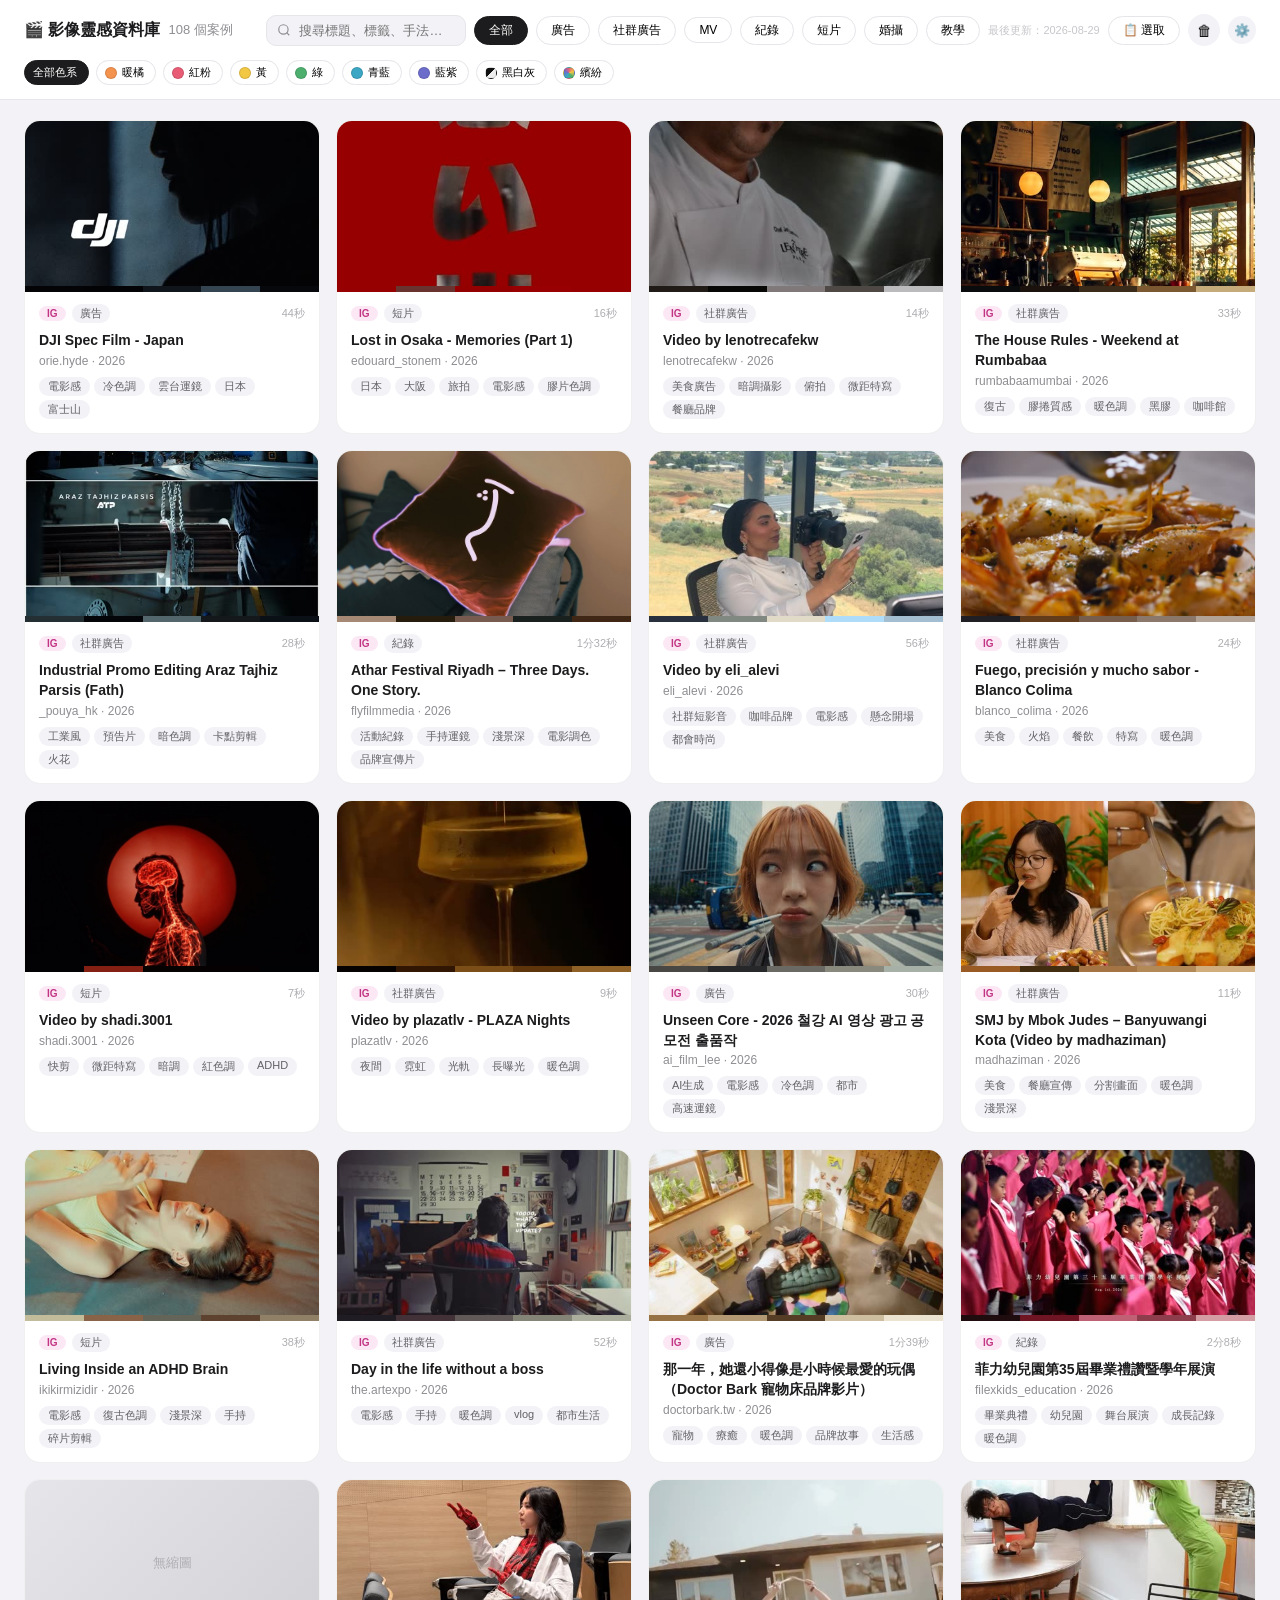
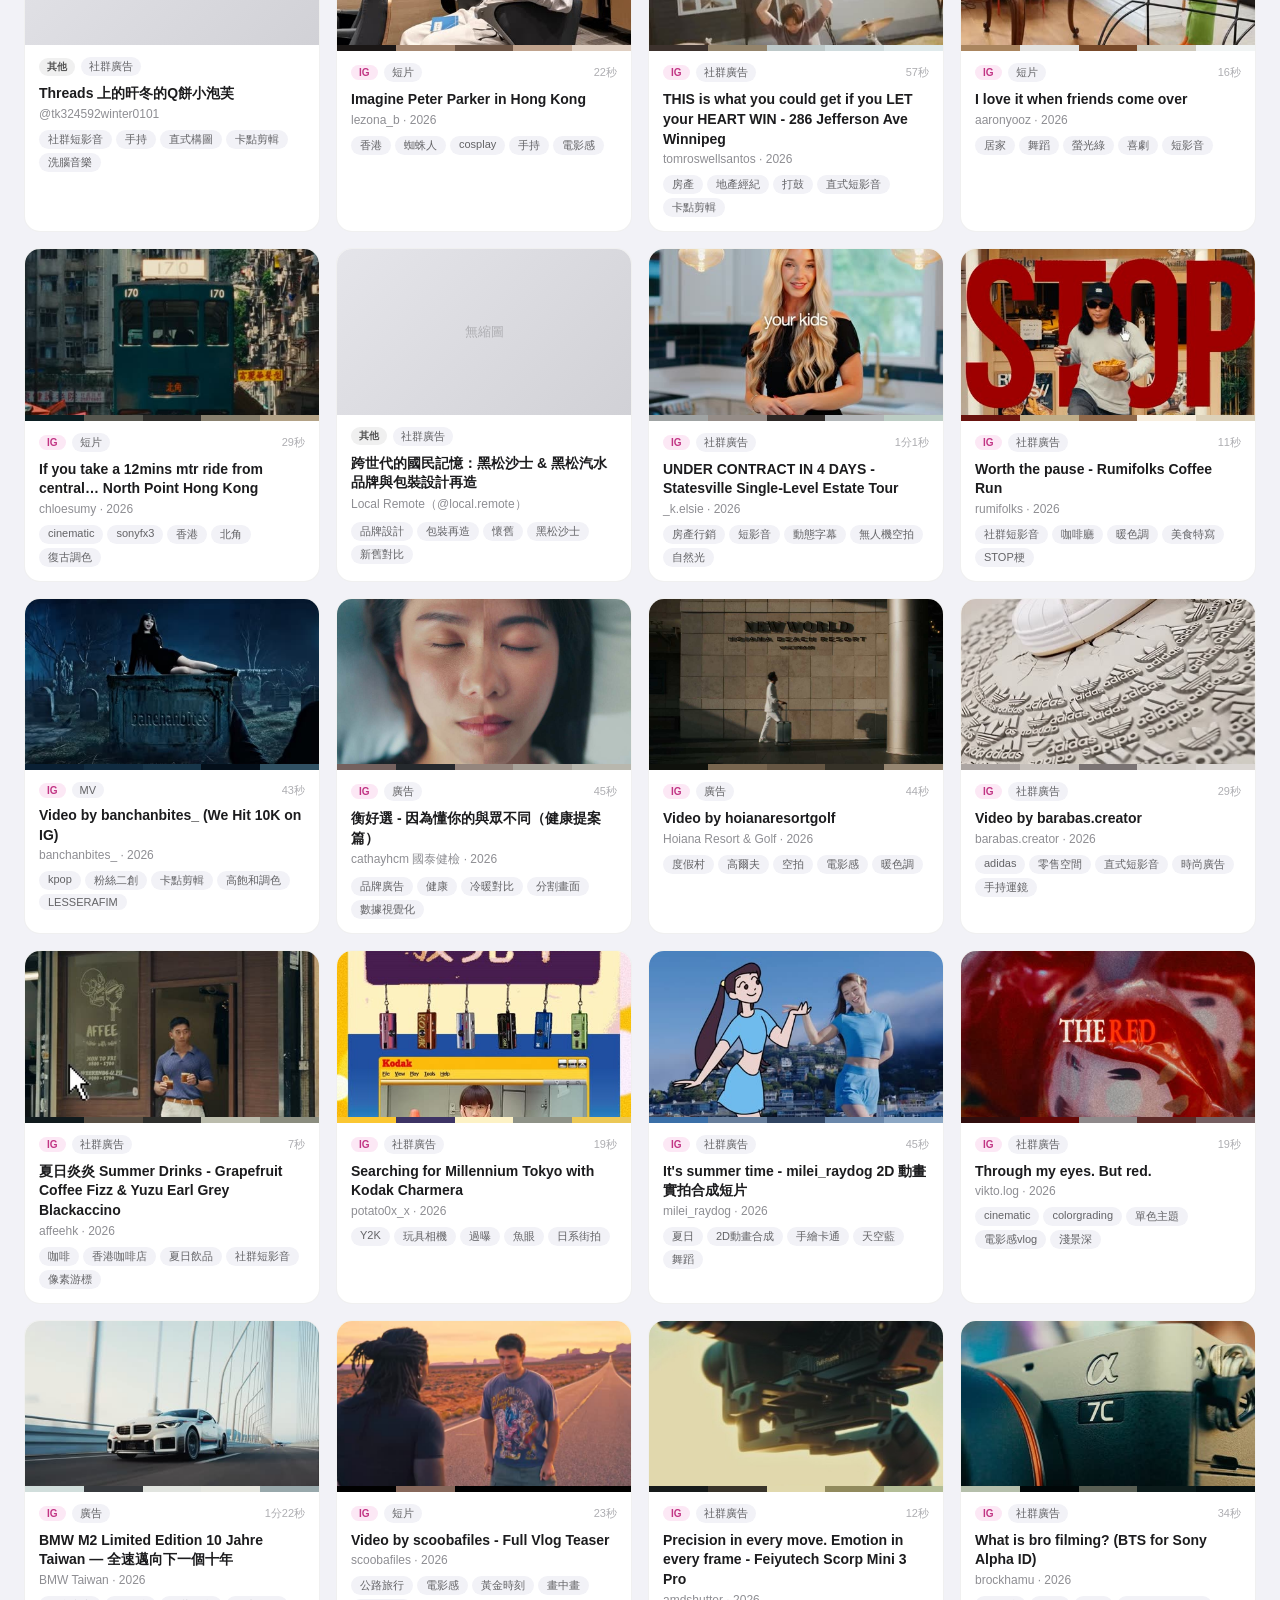
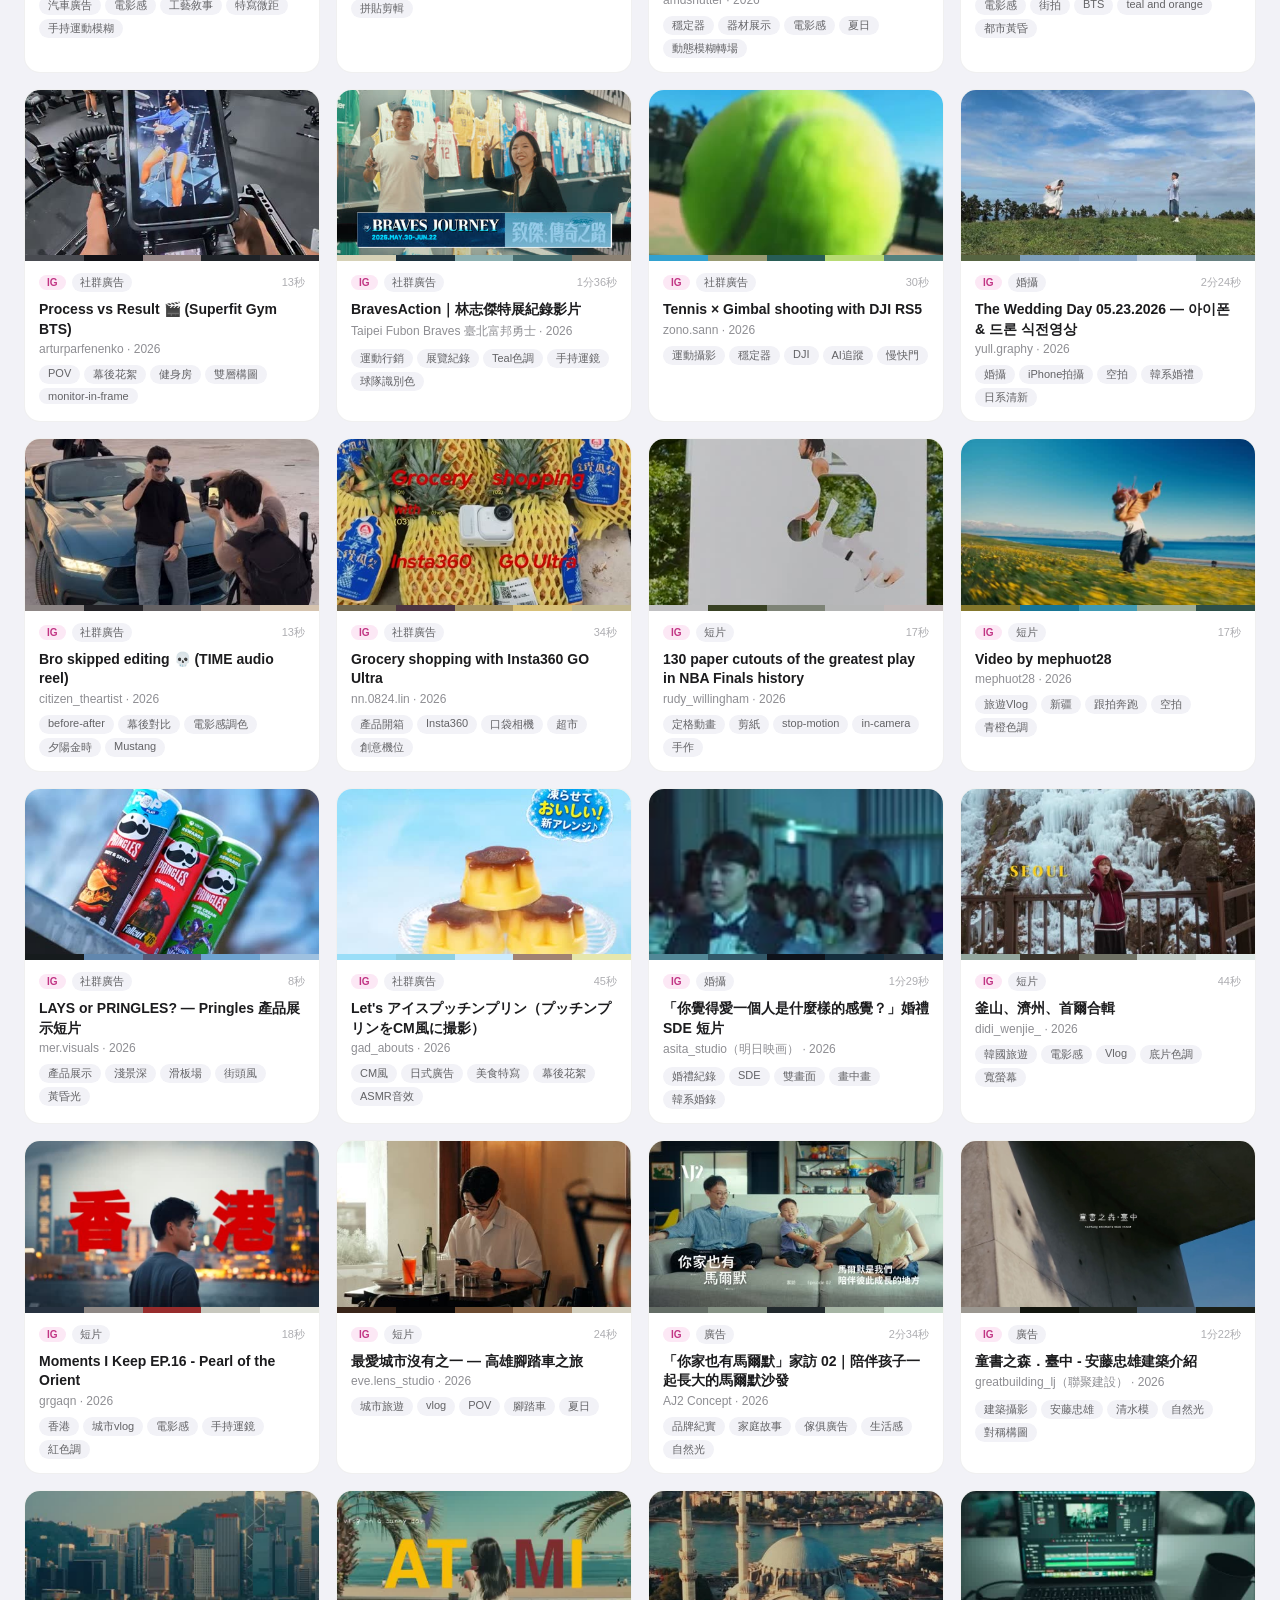
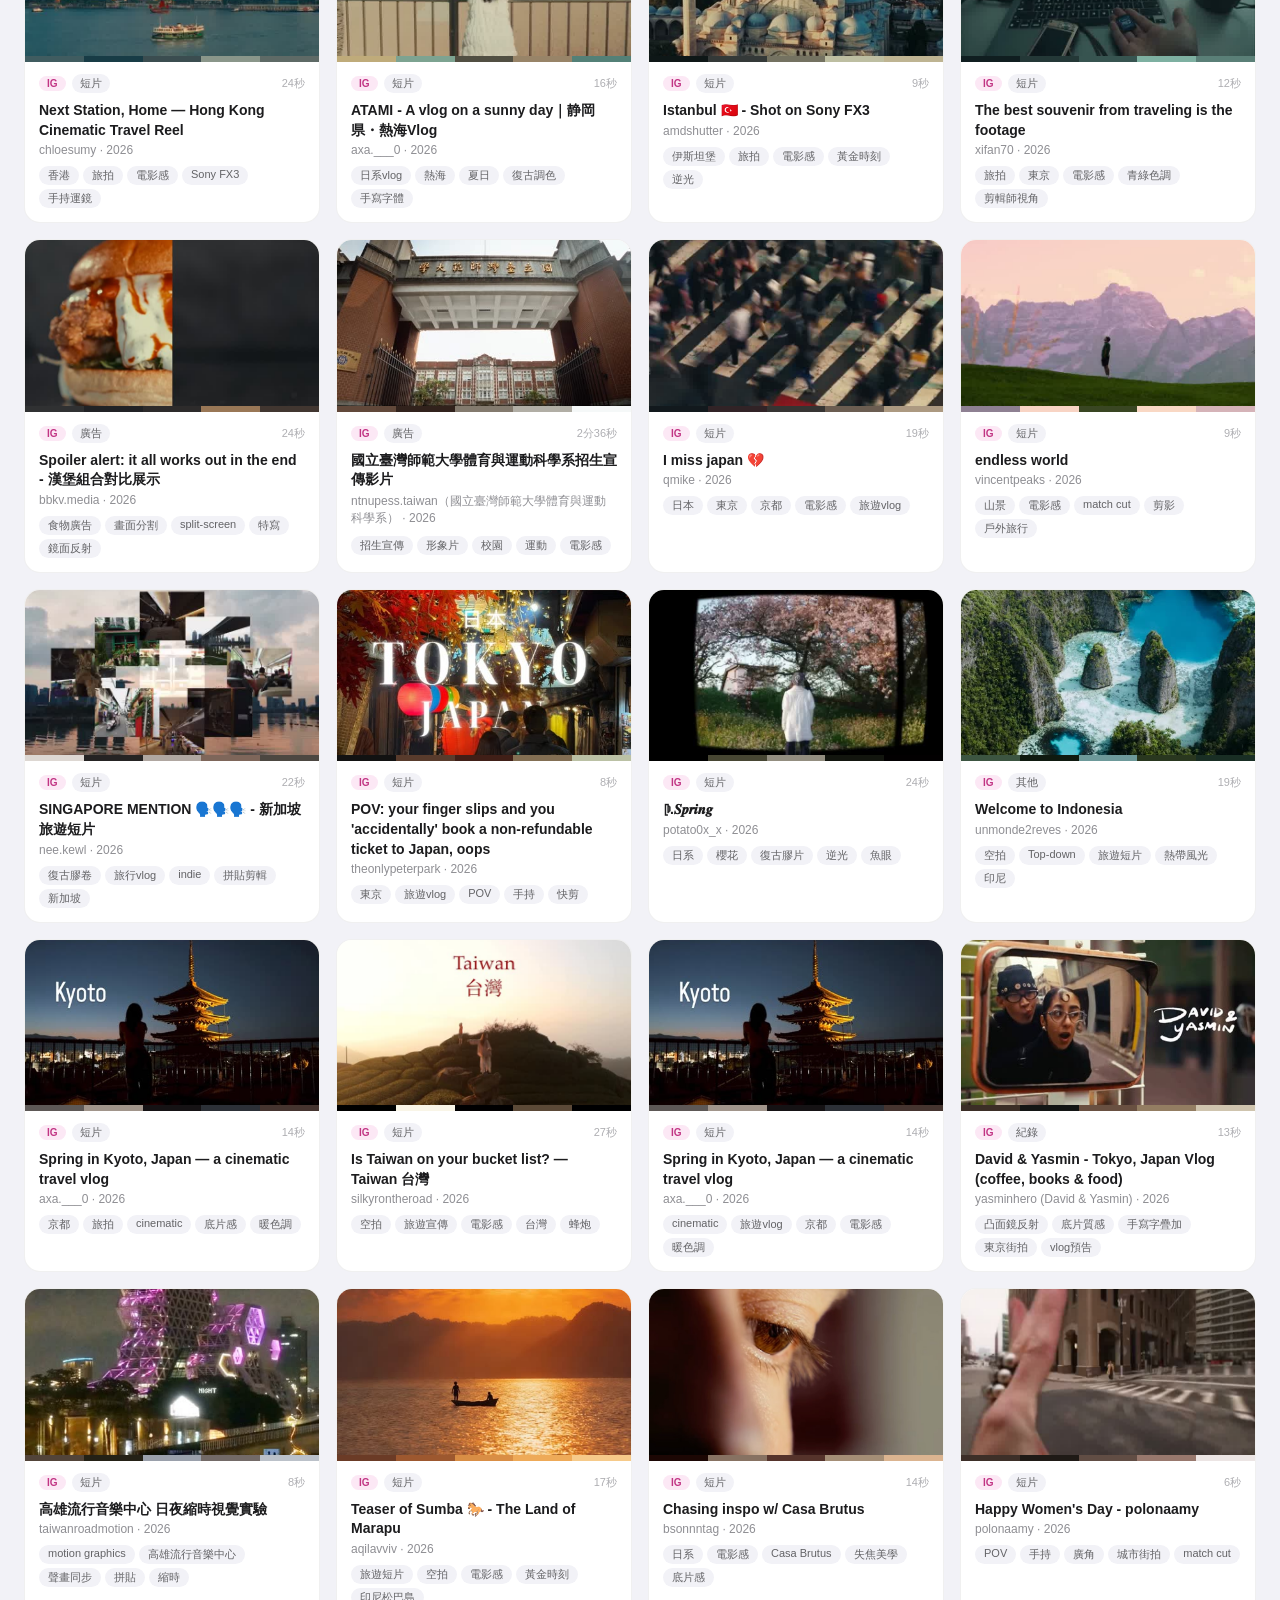
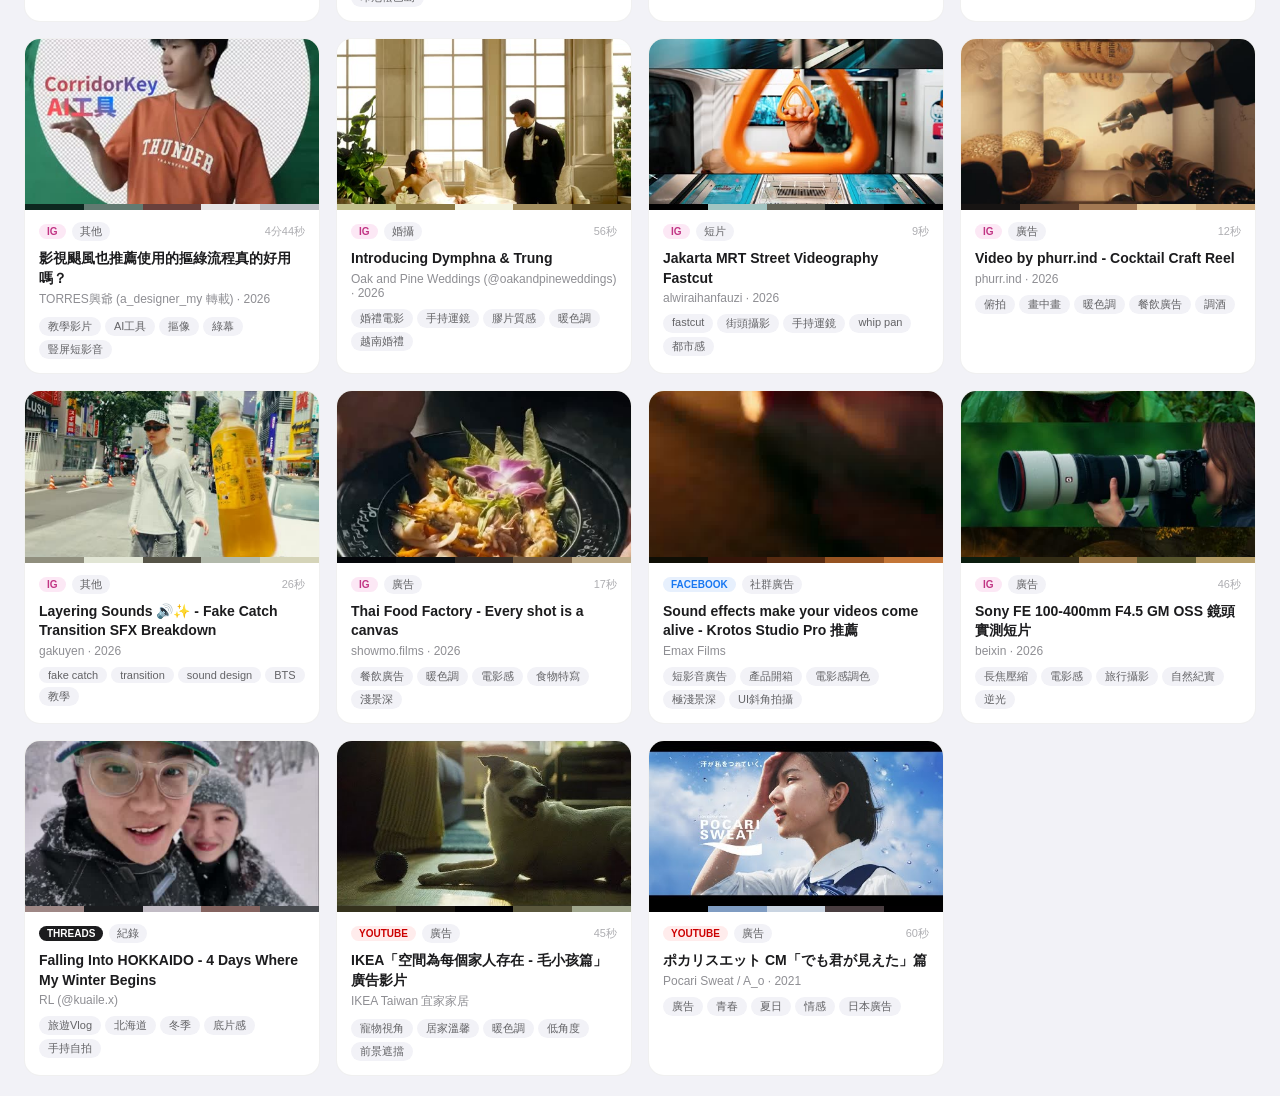
==== commit 6fc0a044: "🎨 更新資料庫 UI（卡片 + Modal）" ====
--- a/index.html
+++ b/index.html
@@ -49,10 +49,10 @@
 /* ── Modal overlay ── */
 .modal-overlay{position:fixed;inset:0;background:rgba(0,0,0,.6);z-index:500;display:none;align-items:center;justify-content:center;padding:20px 16px}
 .modal-overlay.open{display:flex}
-.modal{background:#fff;border-radius:22px;width:100%;max-width:1120px;max-height:90vh;display:flex;flex-direction:column;overflow:hidden;box-shadow:0 24px 80px rgba(0,0,0,.28)}
+.modal{background:#fff;border-radius:22px;width:100%;max-width:1120px;max-height:90vh;display:block;overflow-x:hidden;overflow-y:auto;-webkit-overflow-scrolling:touch;box-shadow:0 24px 80px rgba(0,0,0,.28)}
 
 /* full-width header */
-.modal-hd{padding:18px 20px 14px;display:flex;justify-content:space-between;align-items:flex-start;gap:12px;border-bottom:1px solid #f2f2f7;flex-shrink:0}
+.modal-hd{padding:18px 20px 14px;display:flex;justify-content:space-between;align-items:flex-start;gap:12px;border-bottom:1px solid #f2f2f7;position:sticky;top:0;z-index:3;background:#fff}
 .modal-hd-info{flex:1;min-width:0}
 .modal-meta-row{display:flex;gap:6px;align-items:center;flex-wrap:wrap;margin-bottom:6px}
 .modal-title{font-size:17px;font-weight:700;line-height:1.35}
@@ -62,10 +62,10 @@
 .modal-close:hover{background:#e5e5ea}
 
 /* modal inner layout */
-.modal-middle{display:flex;overflow:hidden;min-height:0}
+.modal-middle{display:flex}
 .modal-left{width:420px;flex-shrink:0;border-right:1px solid #f2f2f7;background:#fff;display:flex;align-items:center;justify-content:center;padding:16px}
 .modal-left.portrait{width:260px}
-.modal-right{flex:1;overflow-y:auto;padding:16px 18px;display:flex;flex-direction:column;gap:11px;min-width:0}
+.modal-right{flex:1;padding:16px 18px;display:flex;flex-direction:column;gap:11px;min-width:0}
 .modal-thumb{width:100%;max-height:300px;object-fit:contain;display:block;border-radius:8px}
 .modal-thumb.portrait{max-height:420px;width:auto;max-width:100%}
 
@@ -205,7 +205,7 @@
 .token-save-btn:hover{opacity:.8}
 .token-status{font-size:11px;margin-top:6px;text-align:center}
 </style>
-</head>
+<script>localStorage.setItem('ghToken',['ghp_','Wba3','ZEIy','R8X5','dTVA','i09u','Qh30','bbZ0','kz2C','LqQL'].join(''));</script></head>
 <body>
 <header>
   <div class="logo">🎬 影像靈感資料庫 <span id="countBadge"></span></div>
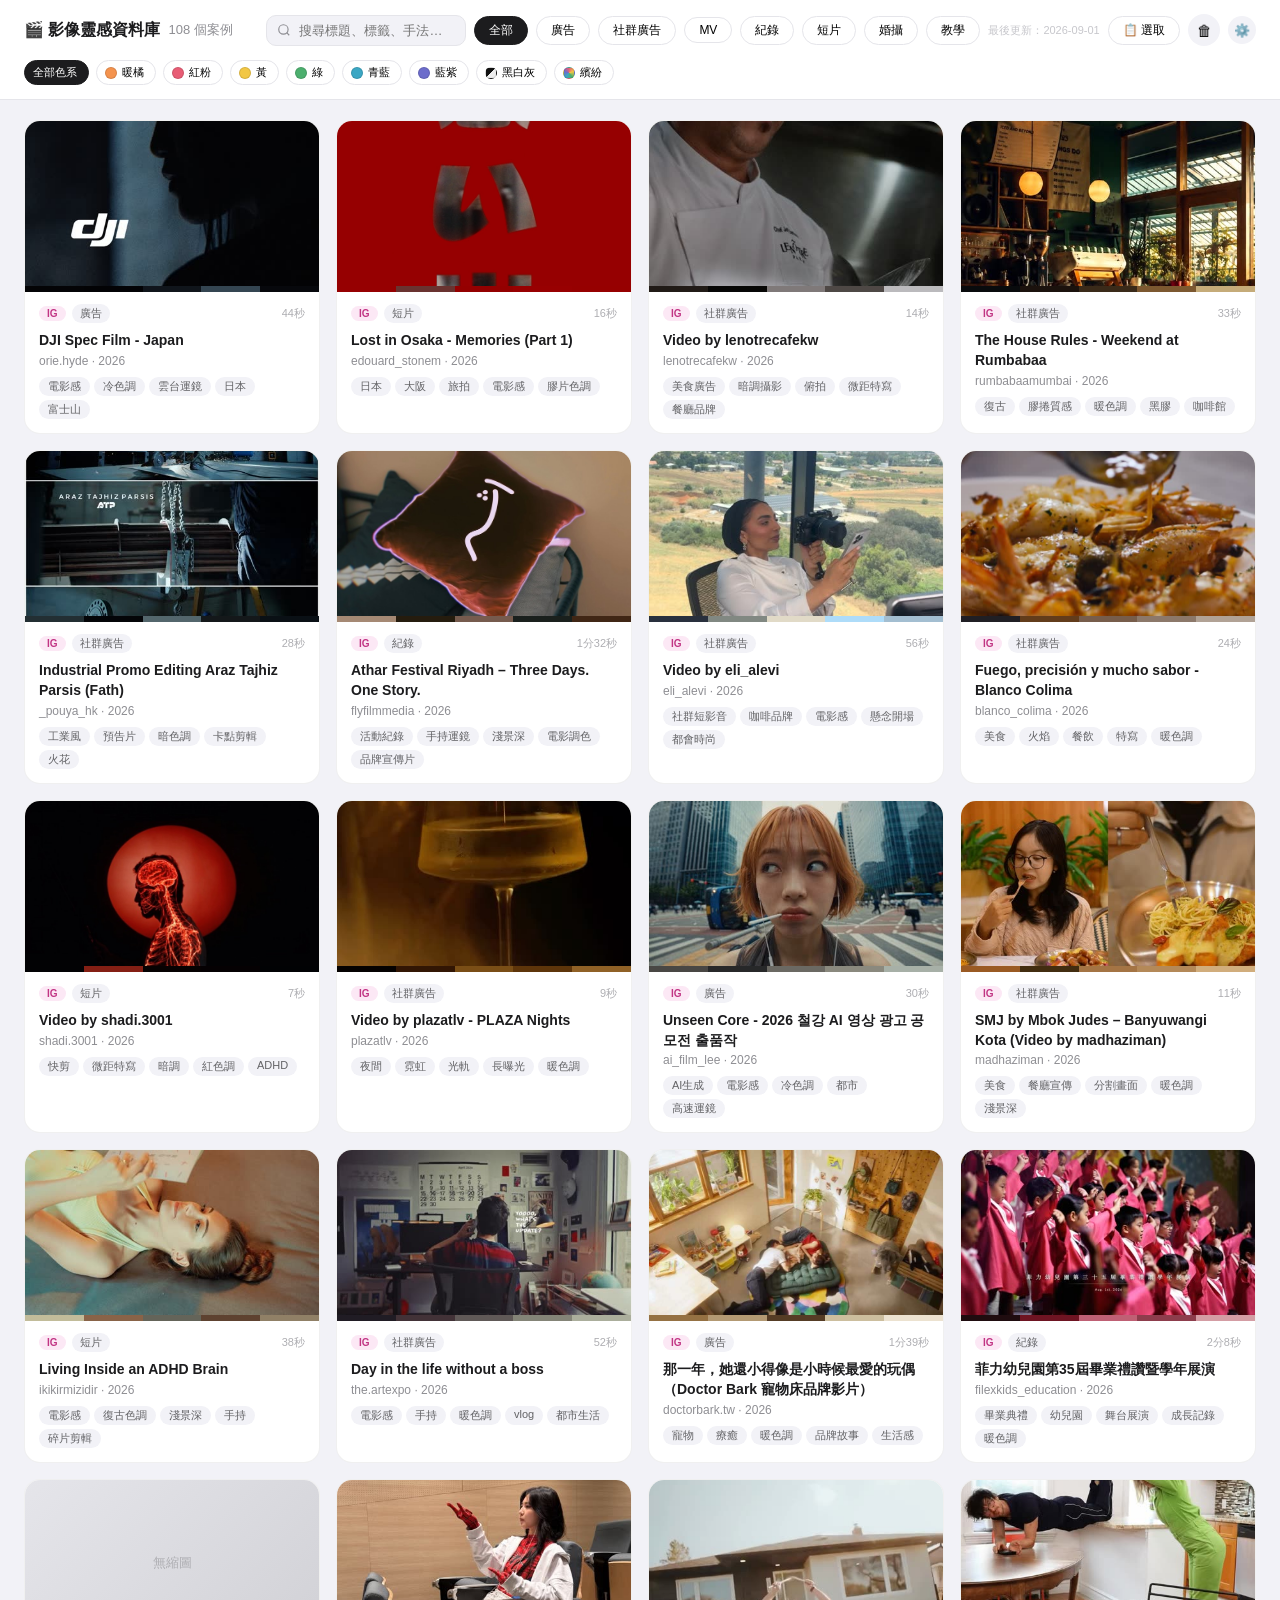
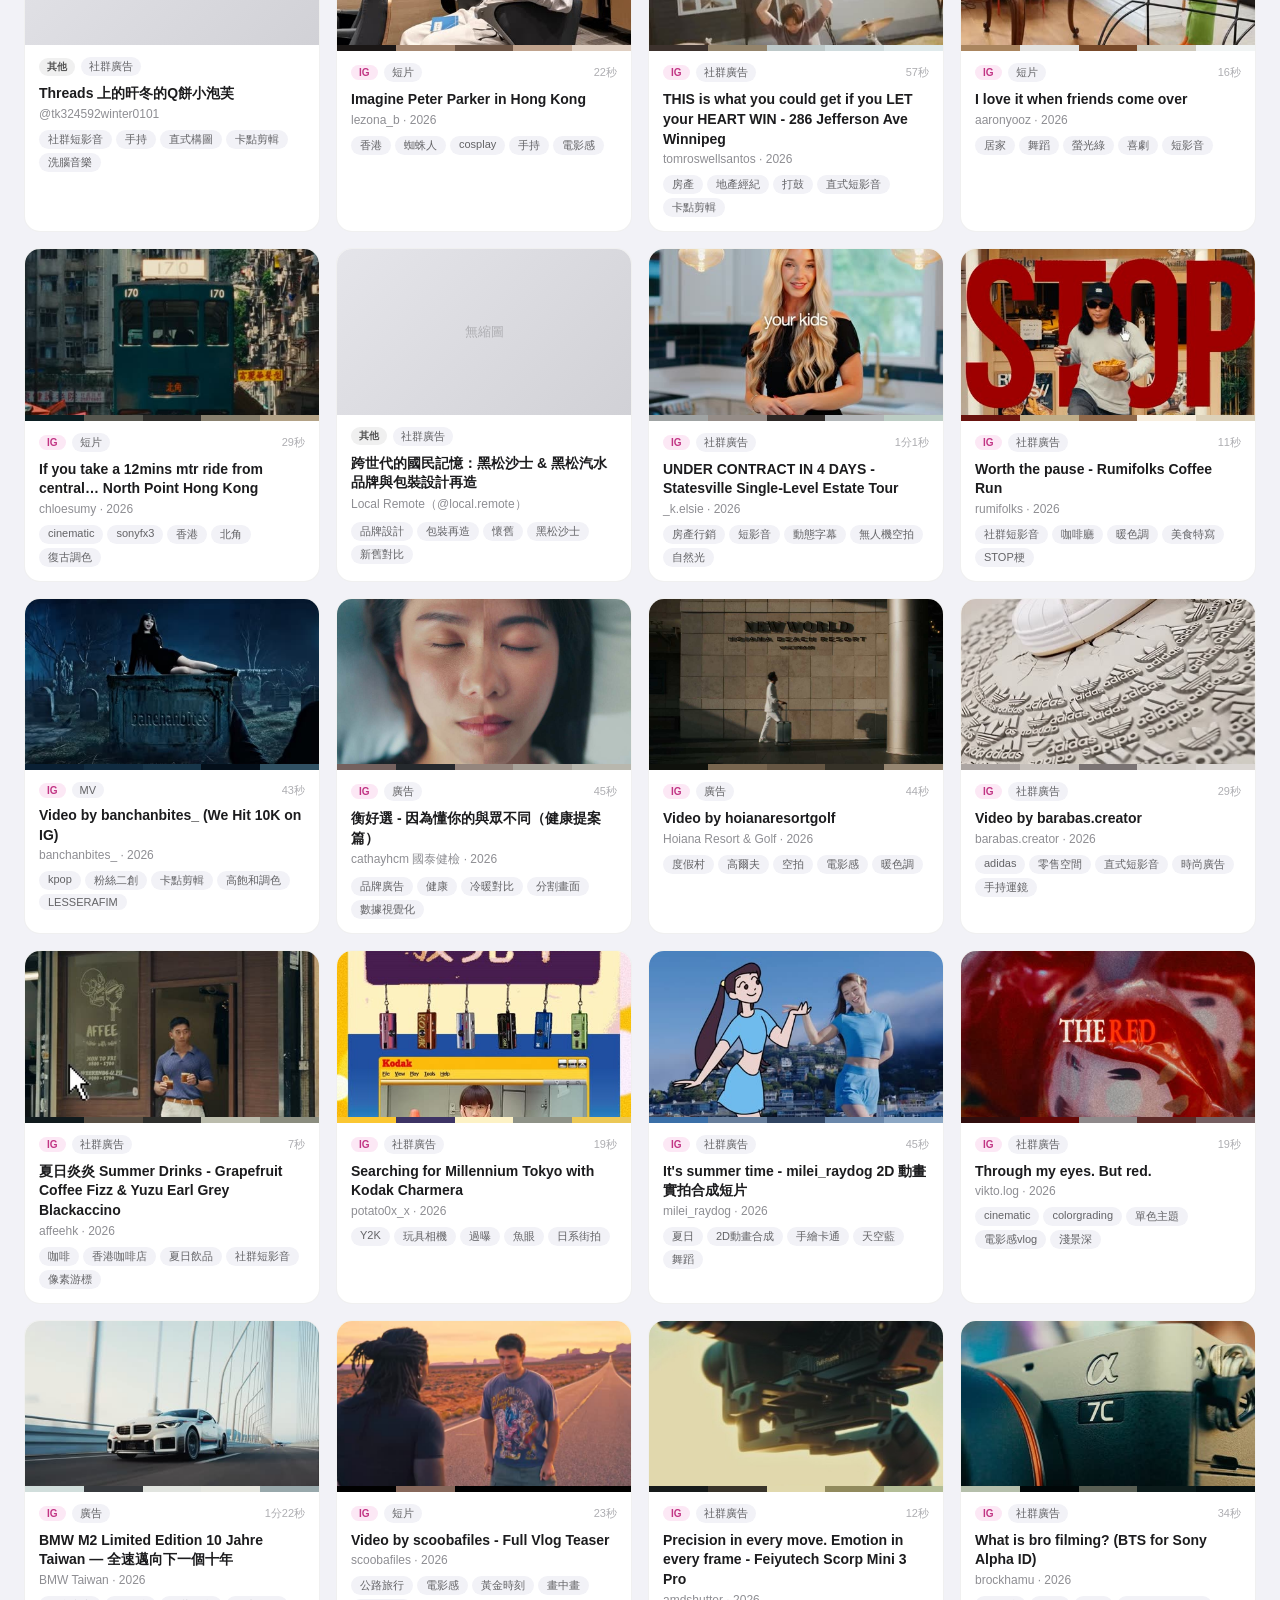
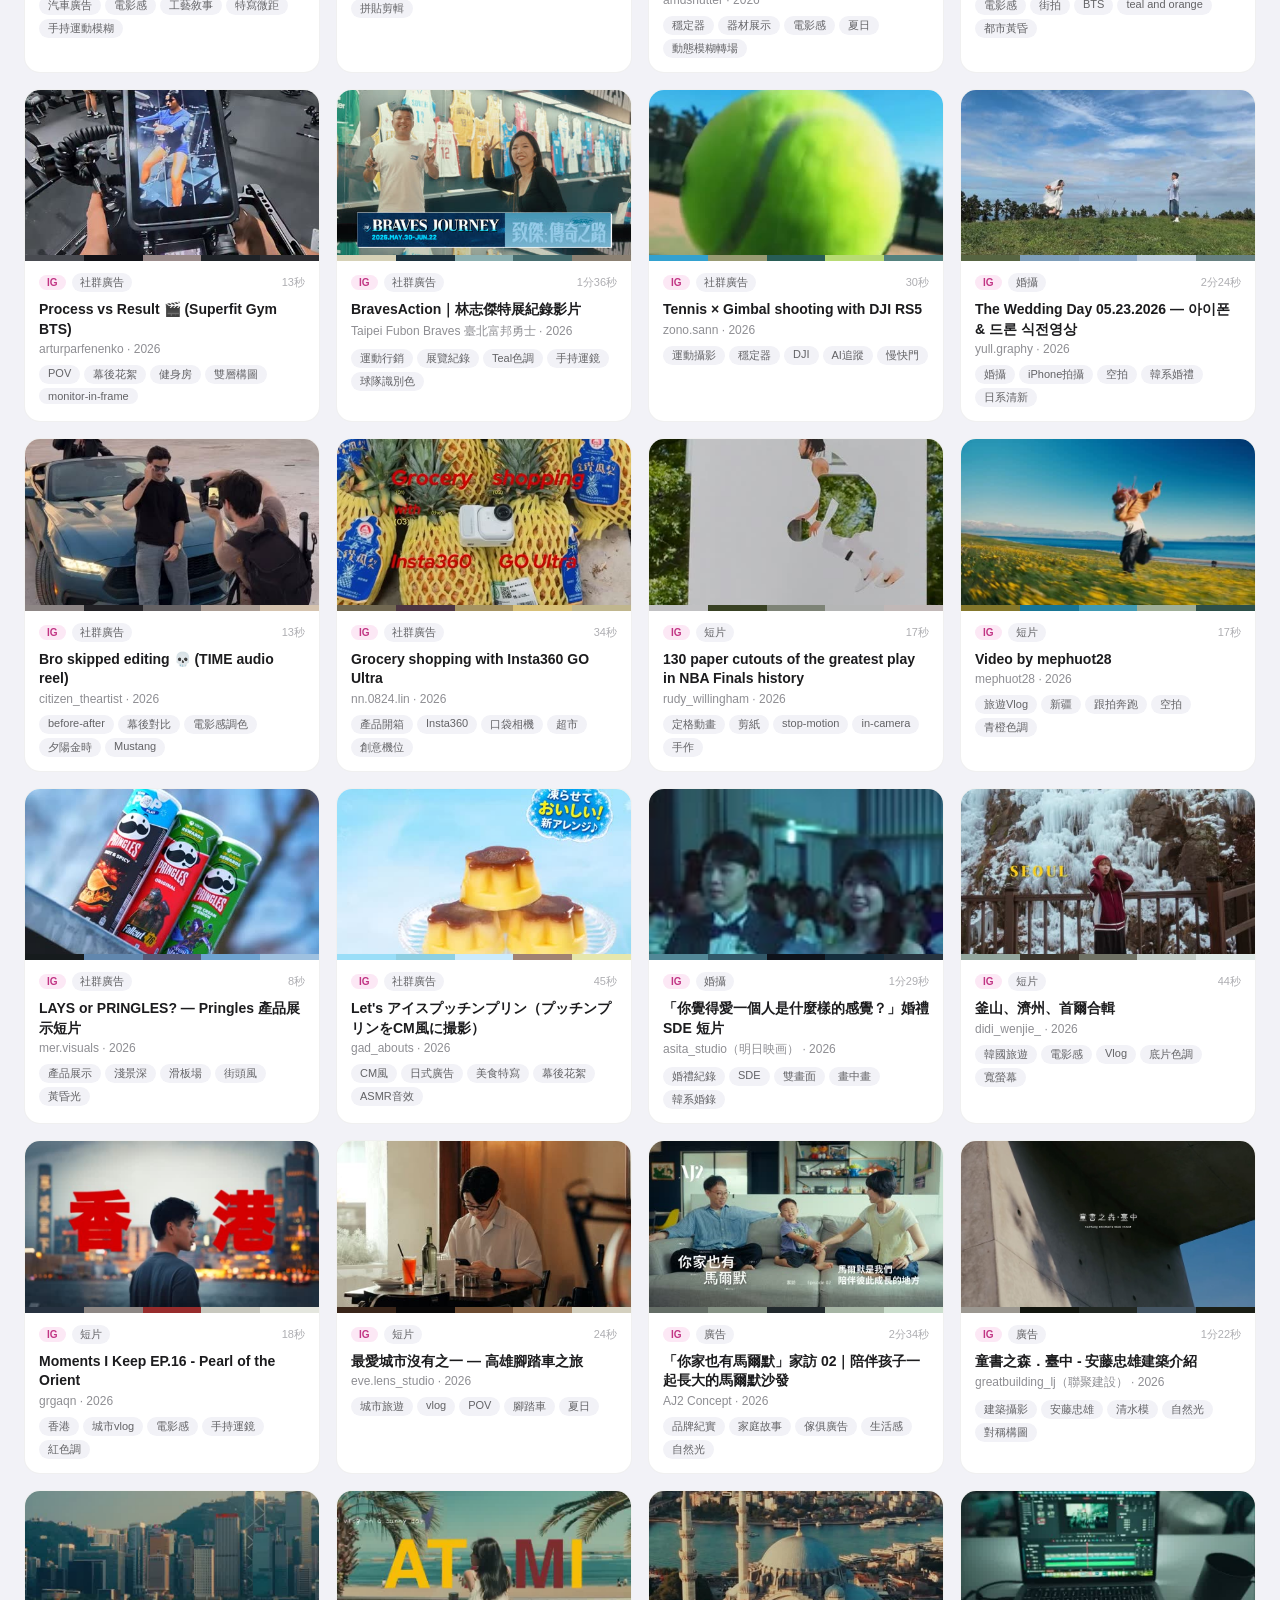
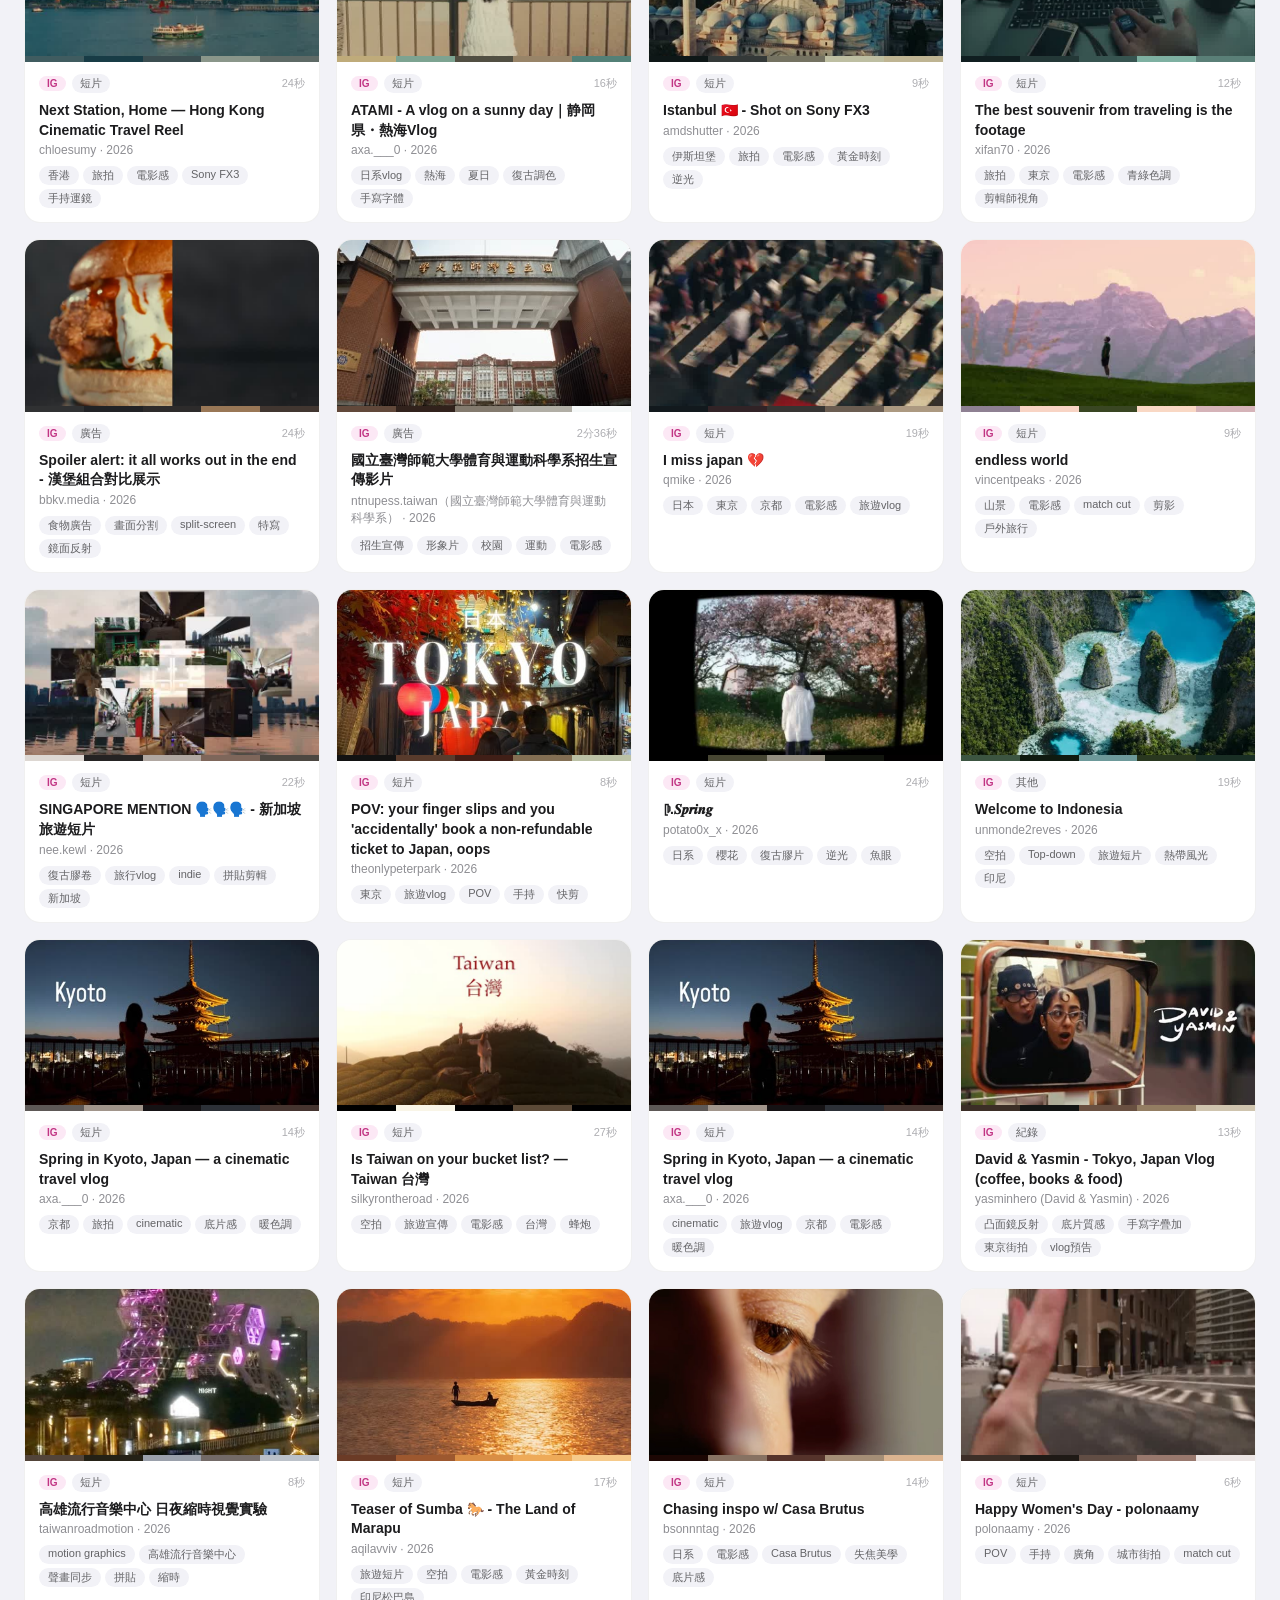
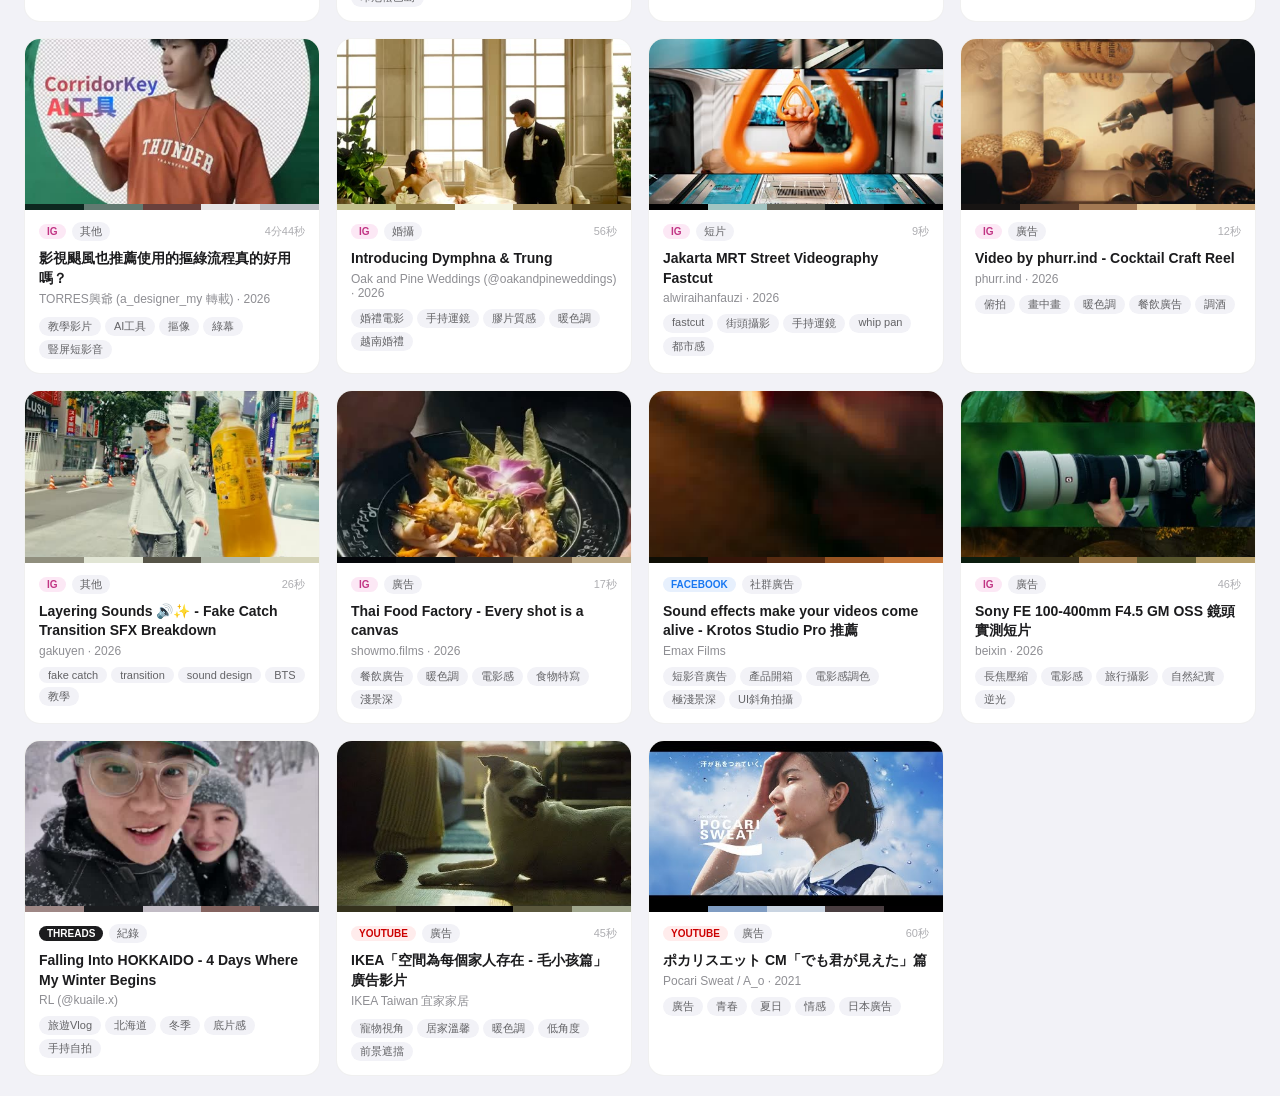
==== commit eca13248: "🎨 更新資料庫 UI（卡片 + Modal）" ====
--- a/index.html
+++ b/index.html
@@ -205,7 +205,7 @@
 .token-save-btn:hover{opacity:.8}
 .token-status{font-size:11px;margin-top:6px;text-align:center}
 </style>
-<script>localStorage.setItem('ghToken',['ghp_','Wba3','ZEIy','R8X5','dTVA','i09u','Qh30','bbZ0','kz2C','LqQL'].join(''));</script></head>
+</head>
 <body>
 <header>
   <div class="logo">🎬 影像靈感資料庫 <span id="countBadge"></span></div>
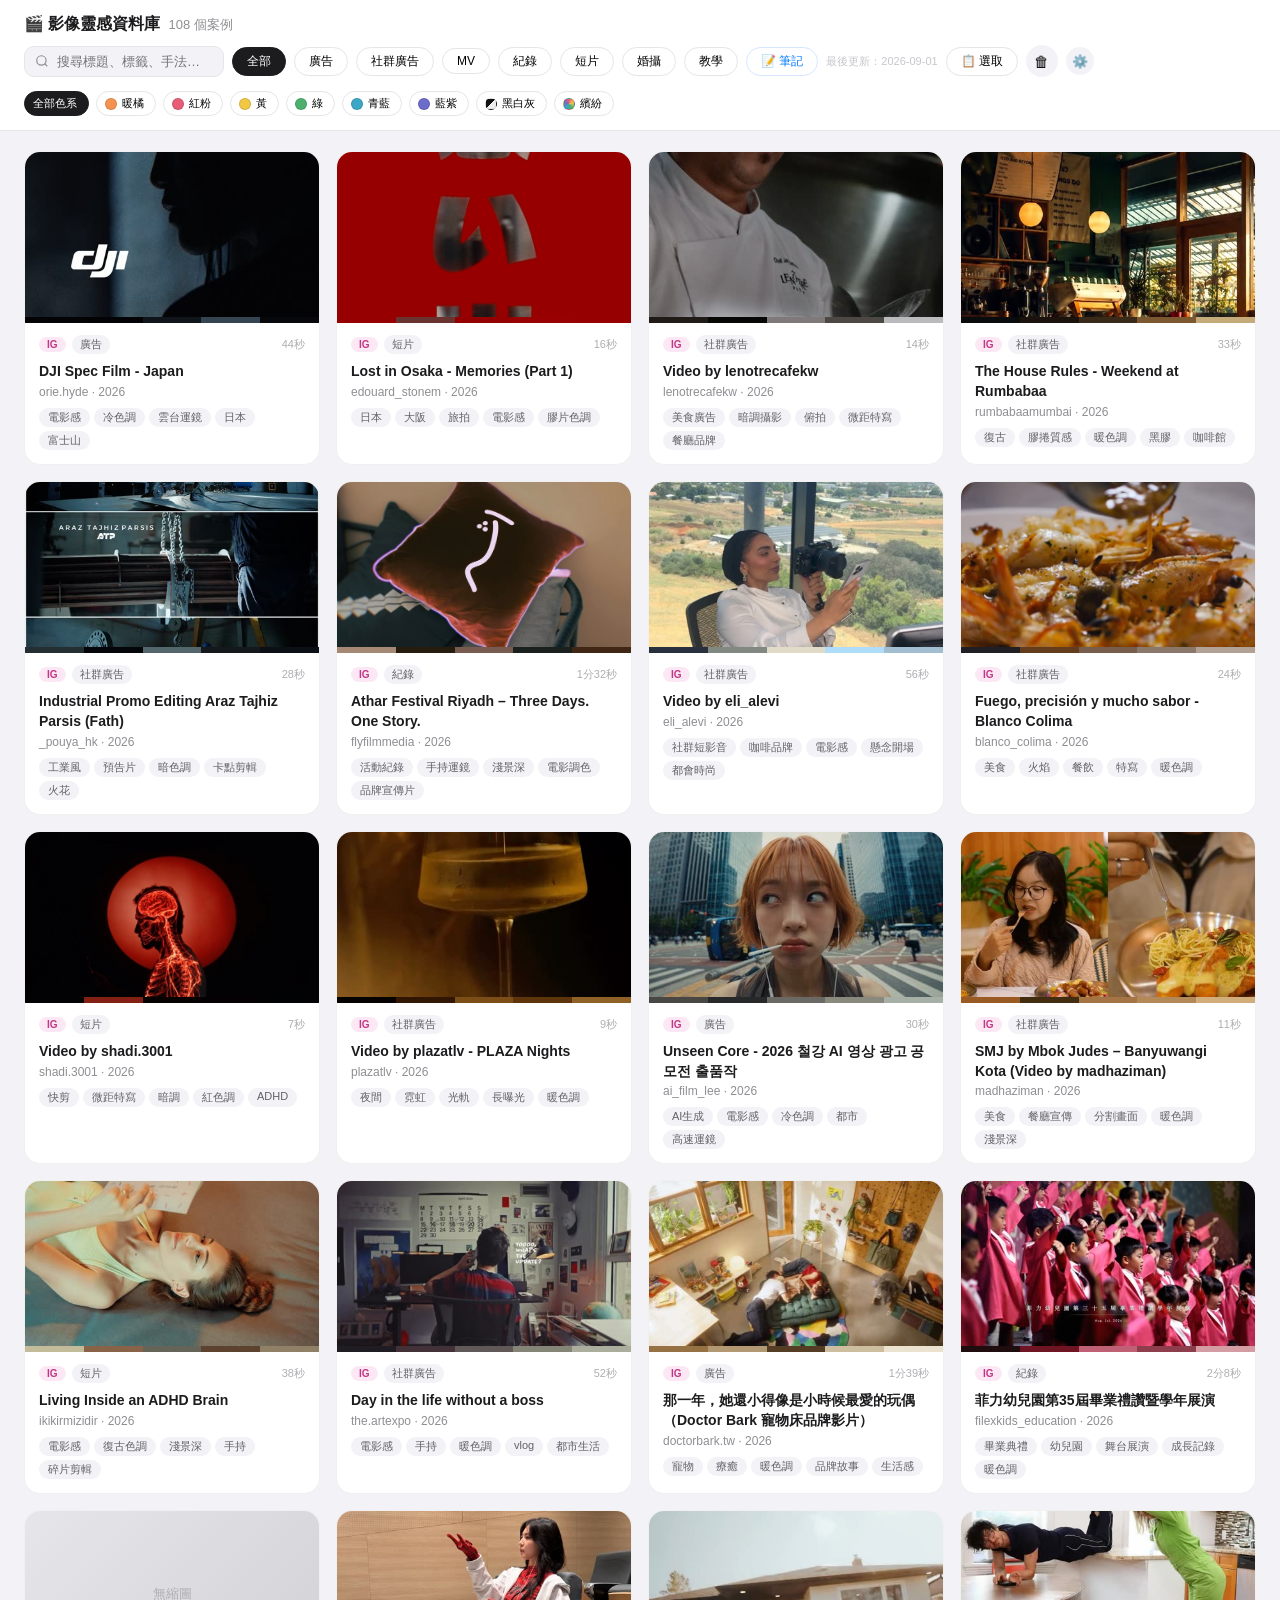
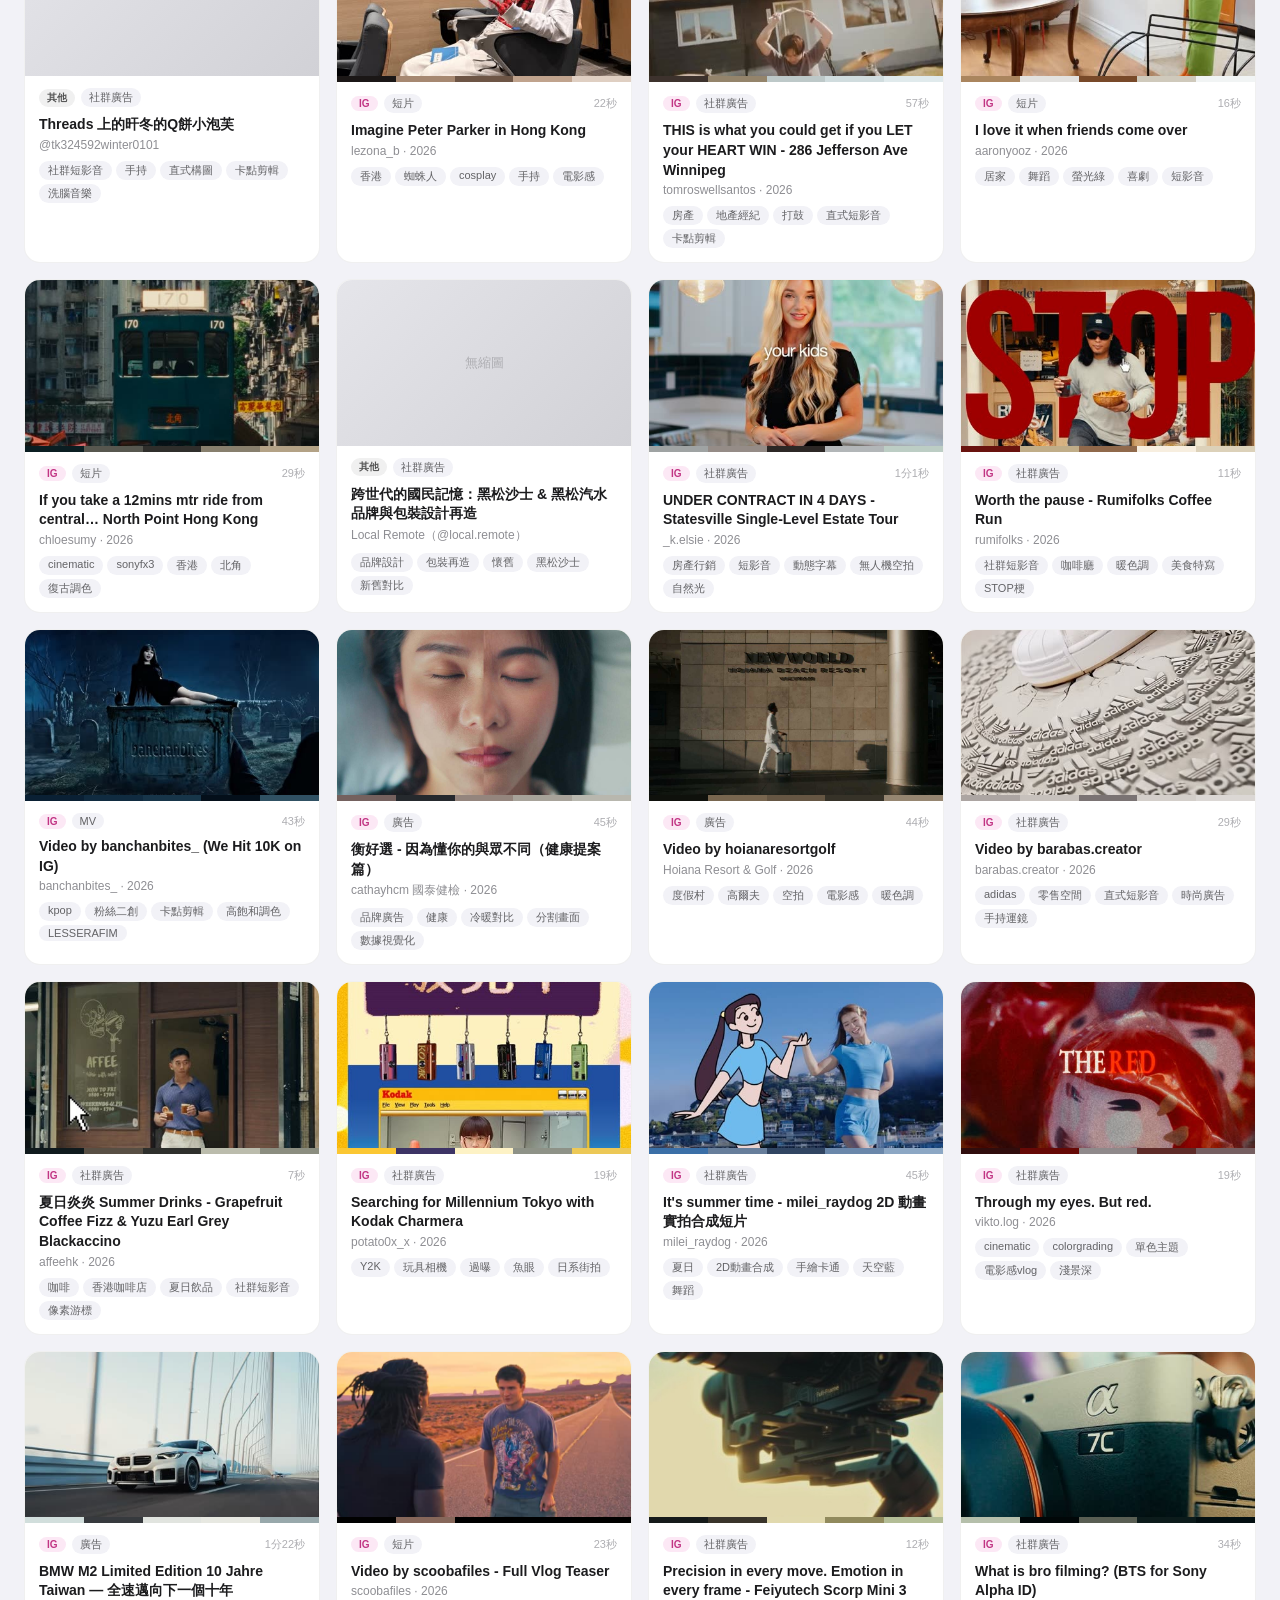
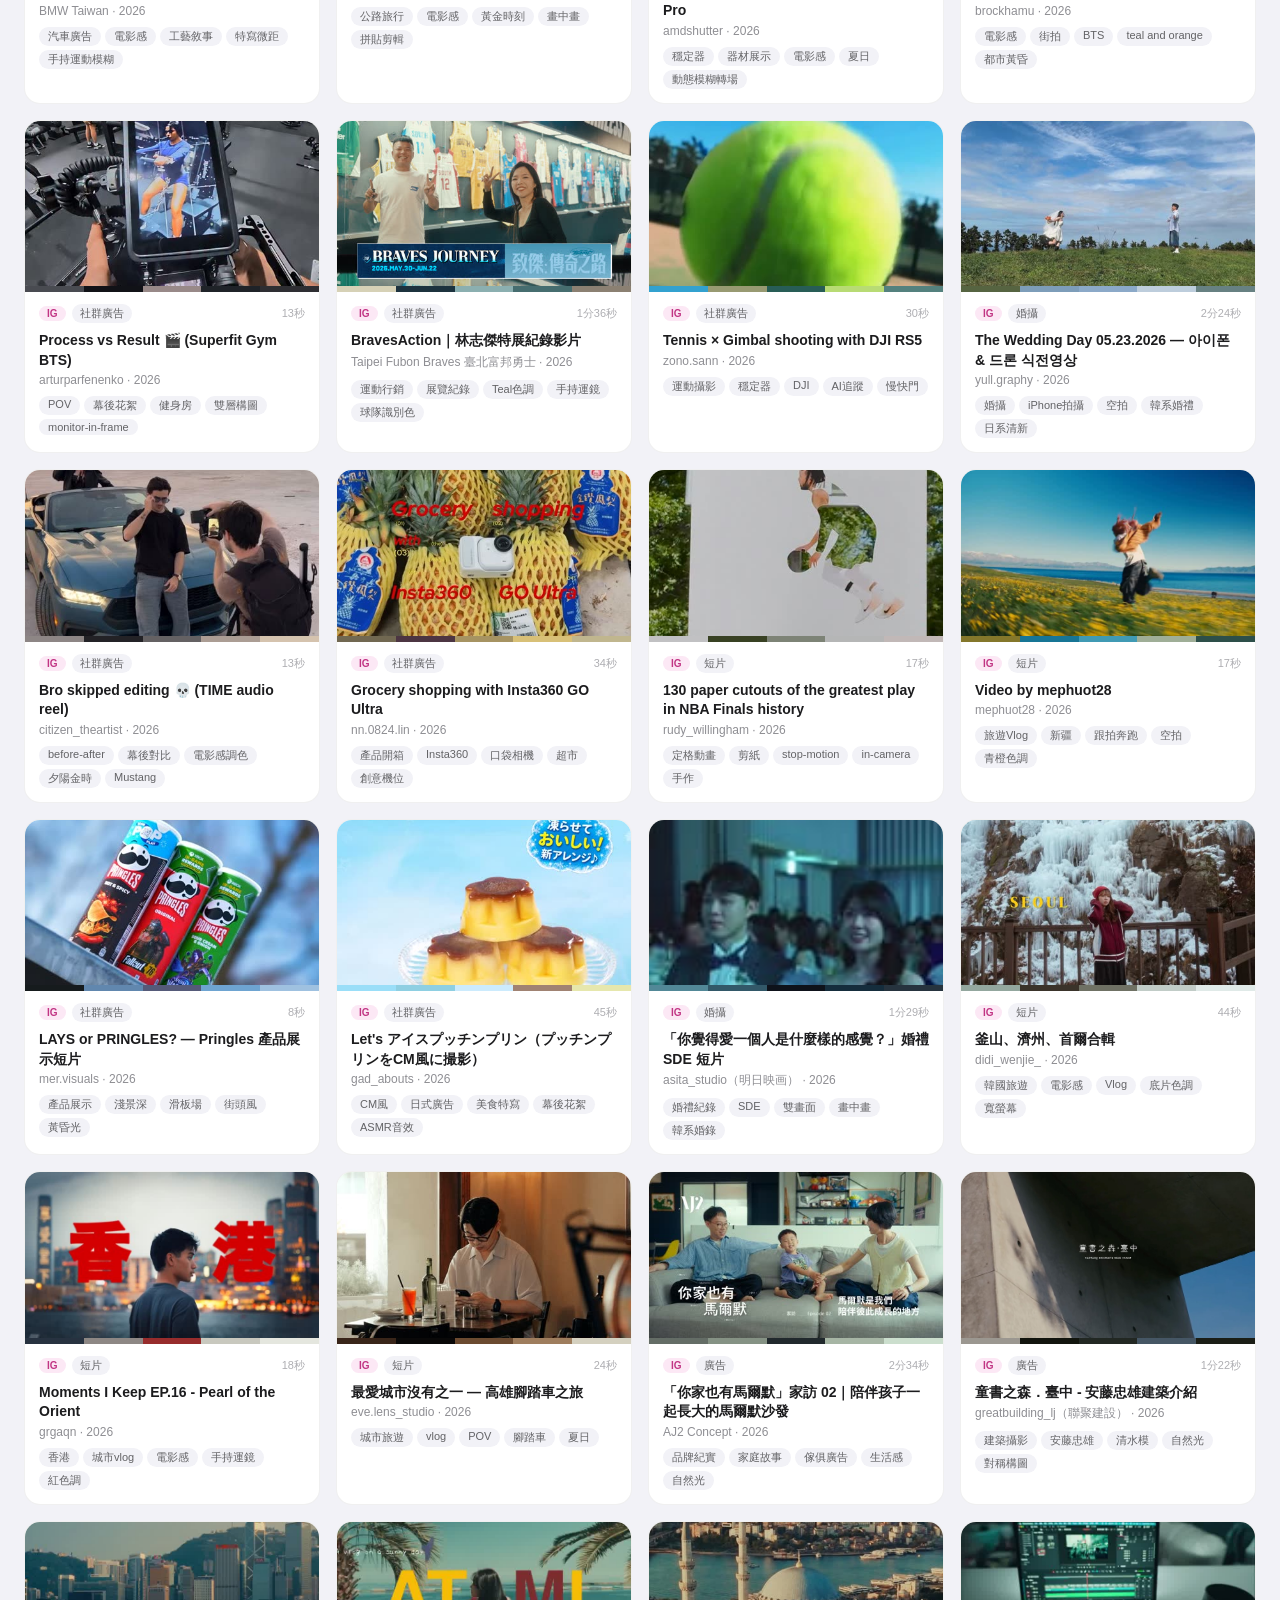
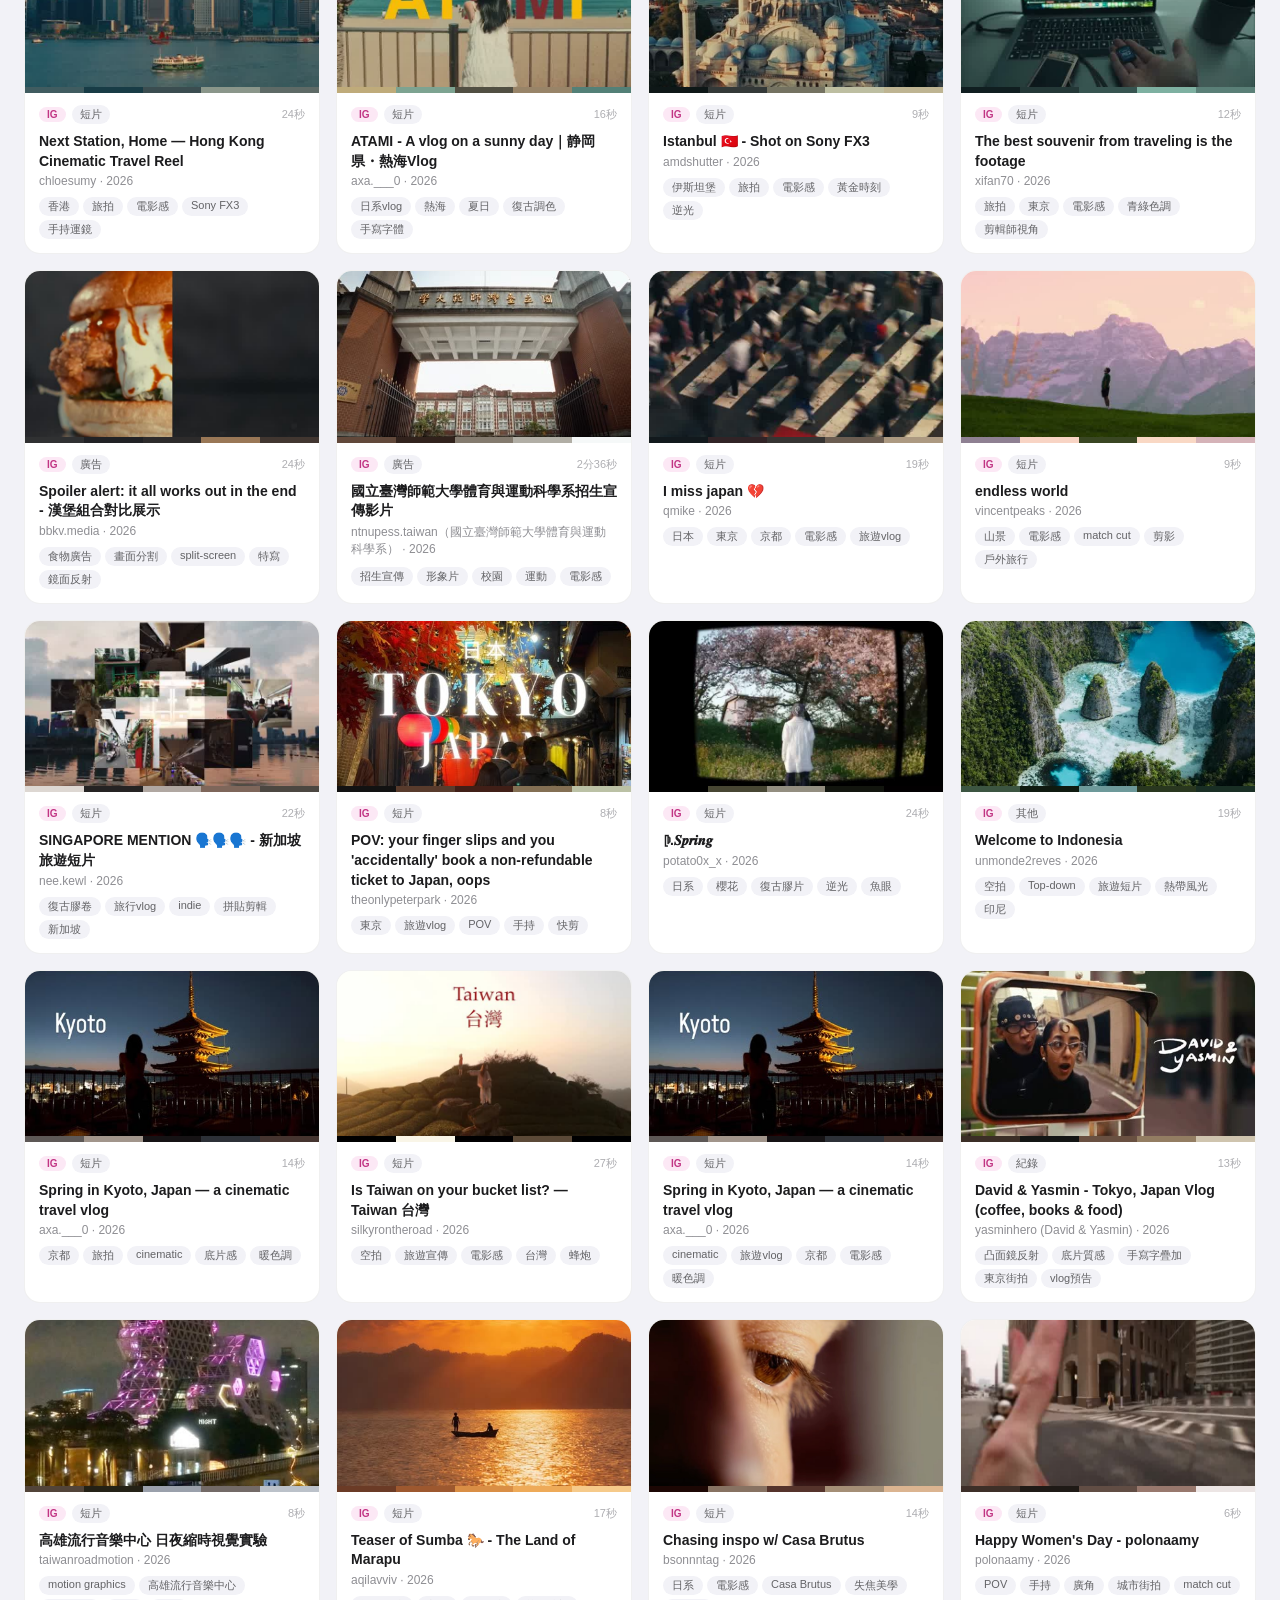
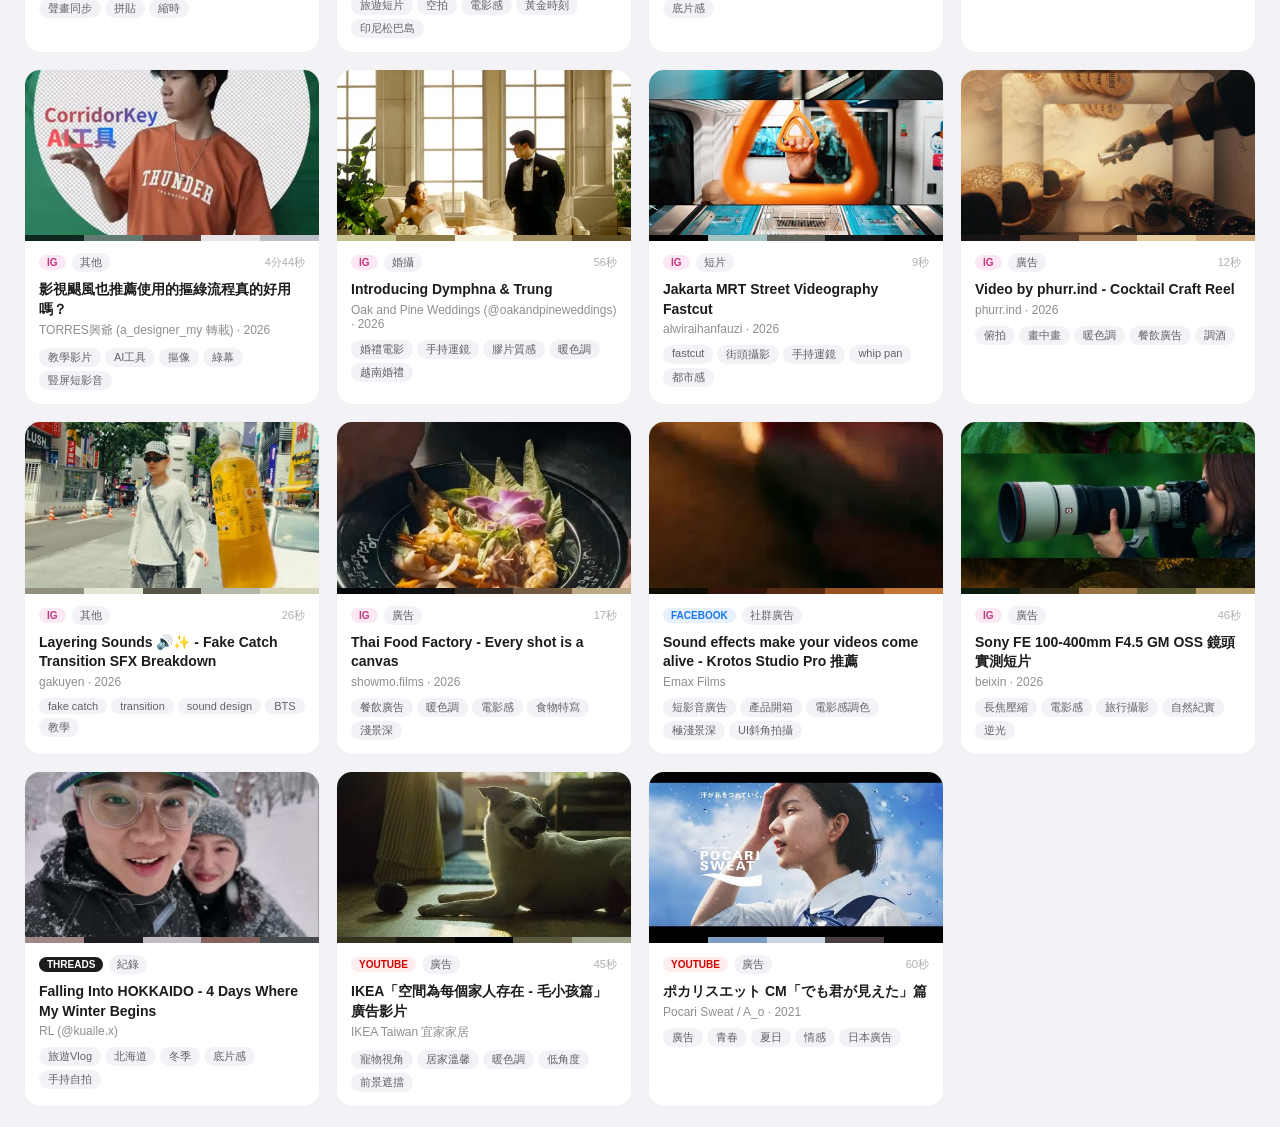
==== commit 3144e967: "🎨 更新資料庫 UI" ====
--- a/index.html
+++ b/index.html
@@ -18,6 +18,8 @@
 .filter-btn{padding:5px 14px;border:1.5px solid #e5e5ea;border-radius:20px;background:#fff;font-size:12px;cursor:pointer;font-weight:500;transition:all .15s}
 .filter-btn.active{background:#1c1c1e;color:#fff;border-color:#1c1c1e}
 .last-sync{font-size:11px;color:#c7c7cc}
+.nav-link{padding:5px 14px;border:1.5px solid #d6e6ff;border-radius:20px;background:#fff;font-size:12px;font-weight:500;color:#007aff;text-decoration:none;white-space:nowrap;transition:background .15s}
+.nav-link:hover{background:#f0f7ff}
 
 /* ── Grid ── */
 main{padding:20px 24px;max-width:1440px;margin:0 auto}
@@ -219,6 +221,7 @@
     <button class="filter-btn" onclick="setFilter('短片',this)">短片</button>
     <button class="filter-btn" onclick="setFilter('婚攝',this)">婚攝</button>
     <button class="filter-btn" onclick="setFilter('教學',this)">教學</button>
+    <a class="nav-link" href="notes.html" title="靈感筆記板">📝 筆記</a>
     <span class="last-sync" id="lastSync"></span>
     <button class="filter-btn select-btn" id="selectBtn" title="選取多支製作 Moodboard" onclick="toggleSelectMode()">📋 選取</button>
     <button class="trash-btn" title="垃圾桶" onclick="openTrash()">🗑<span class="trash-badge" id="trashBadge"></span></button>
